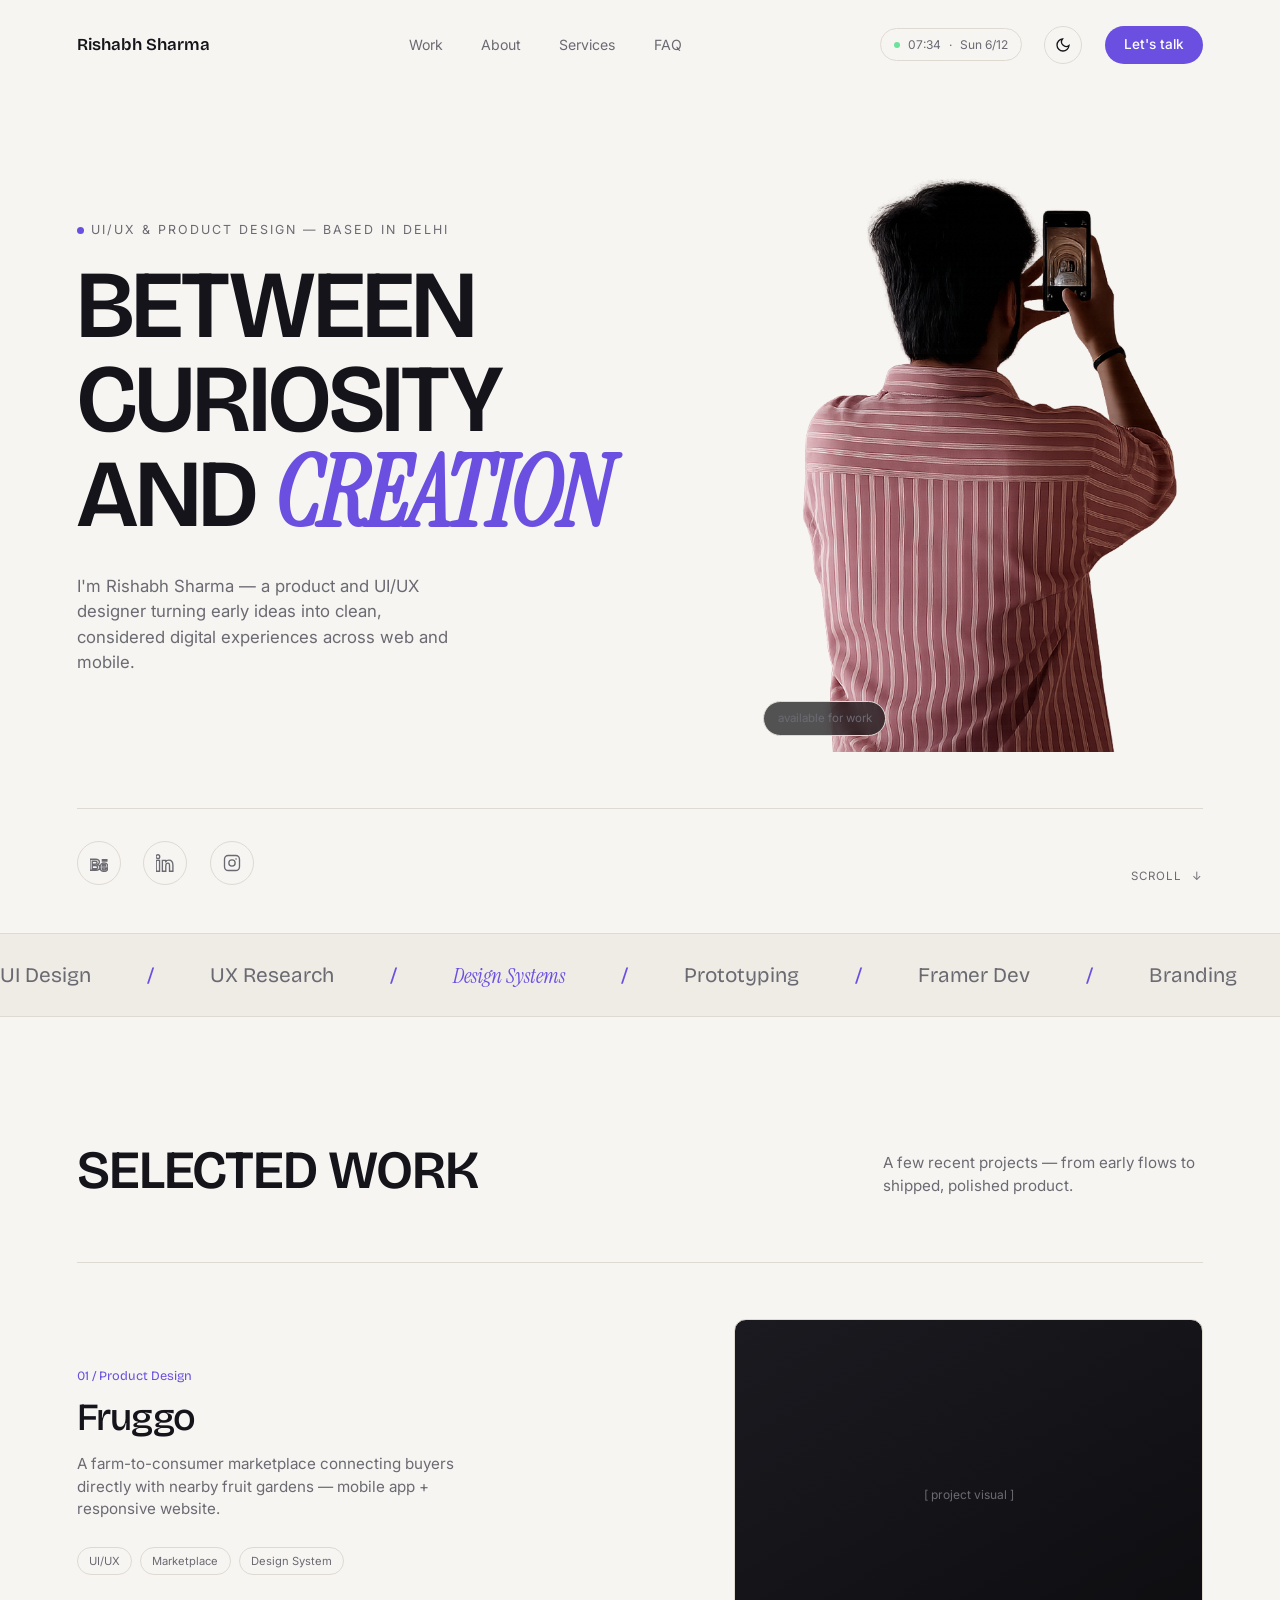
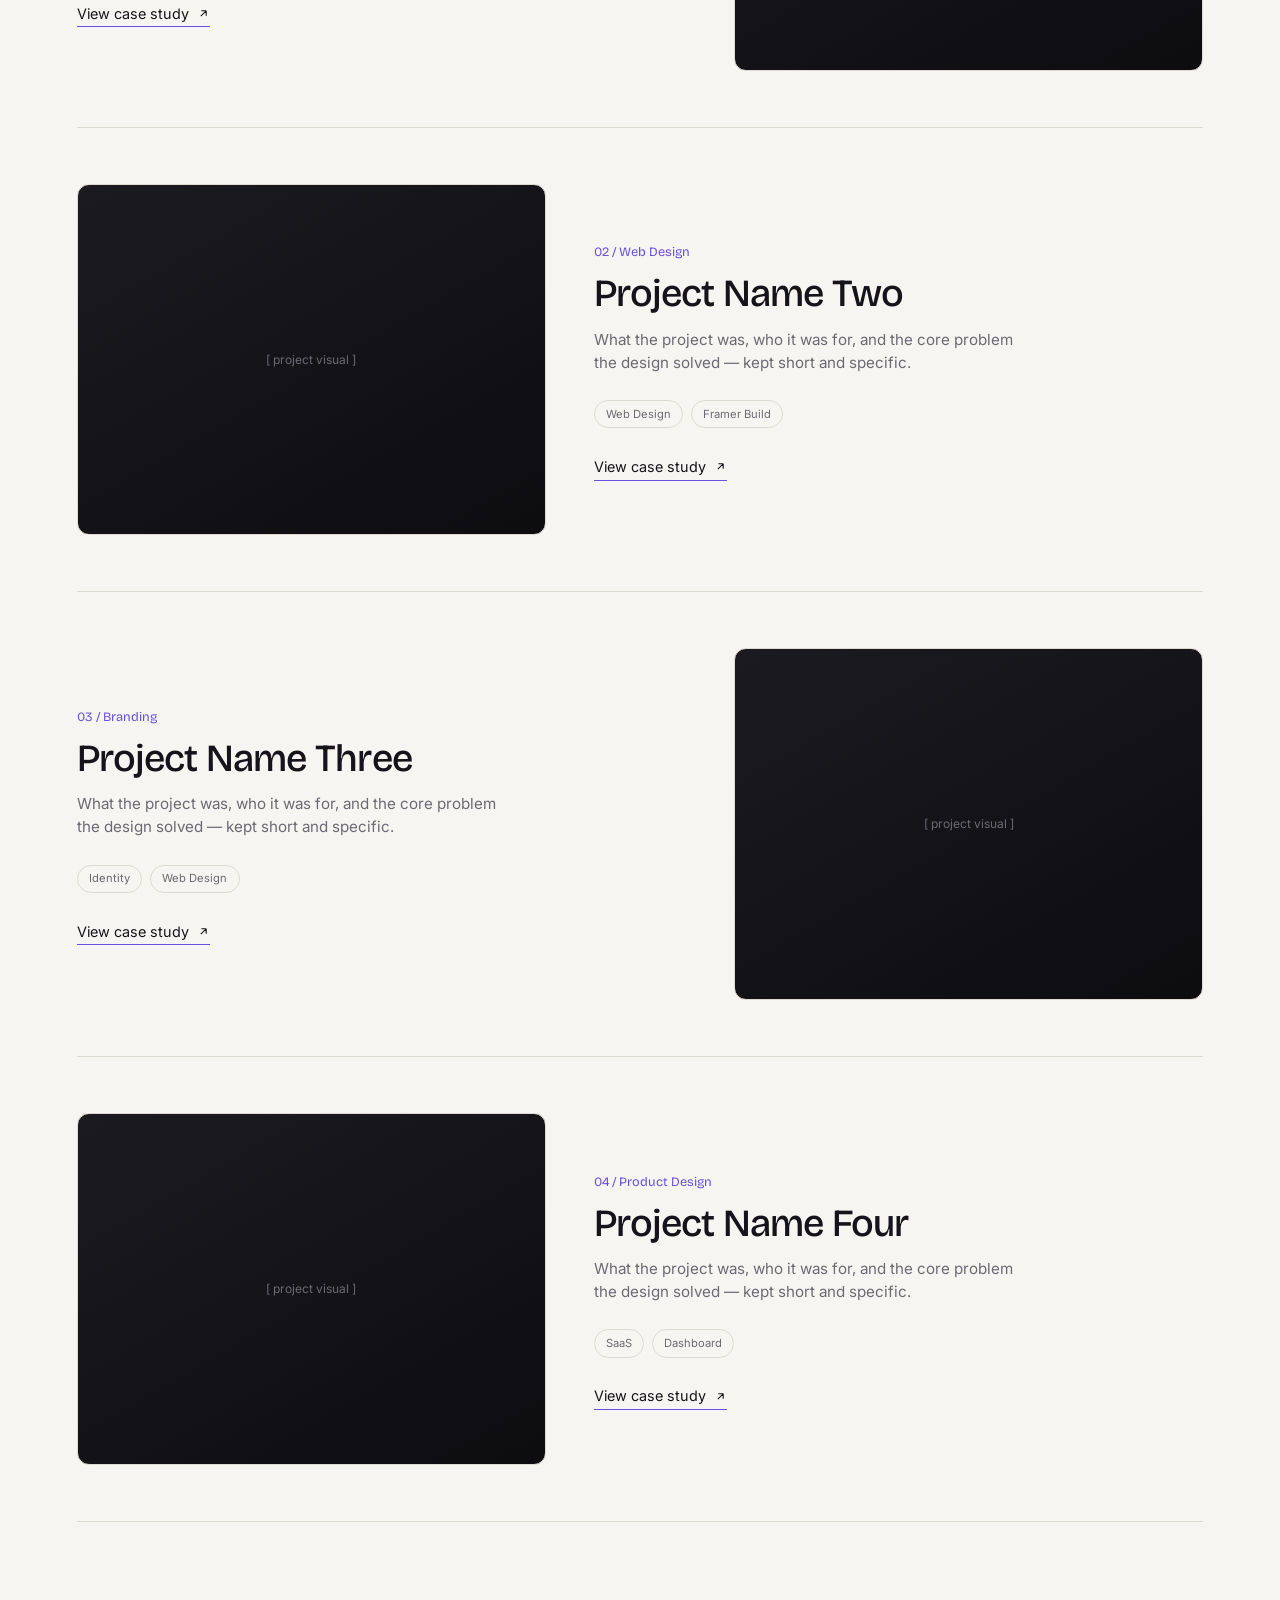
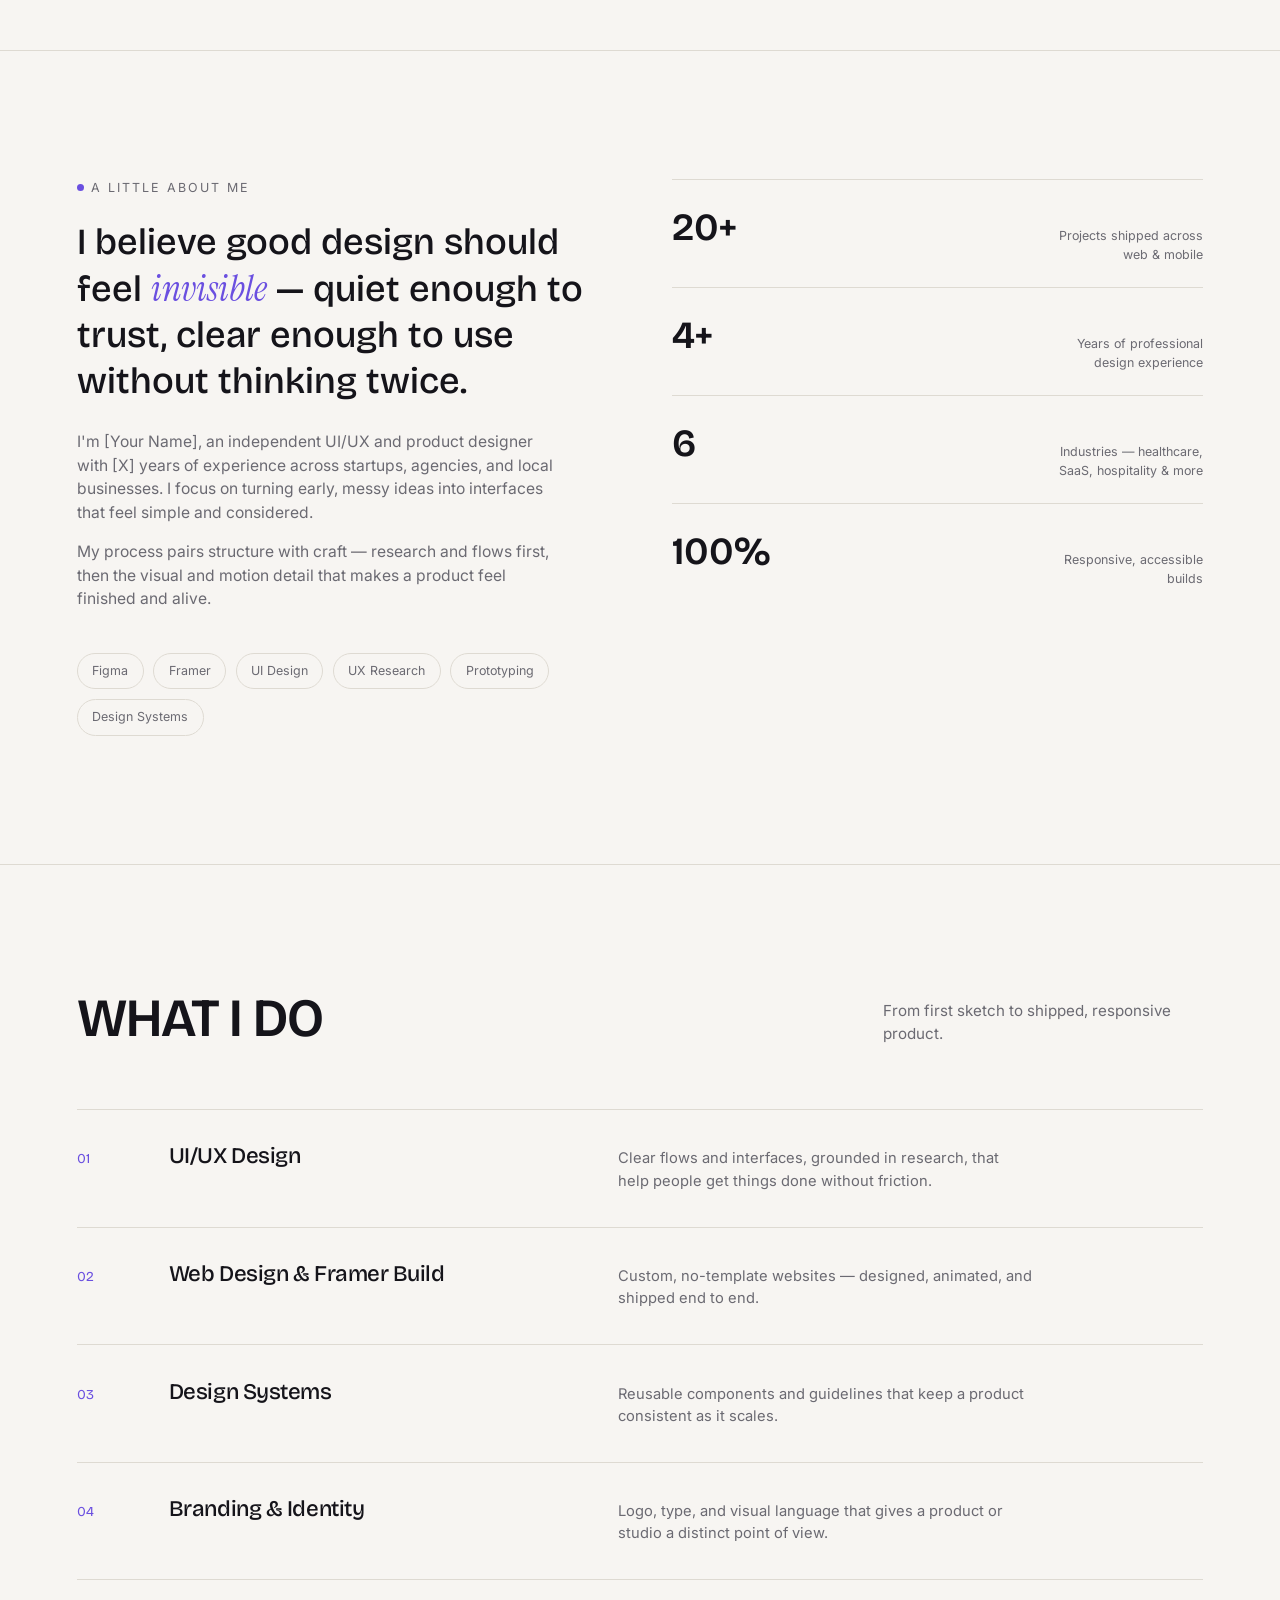
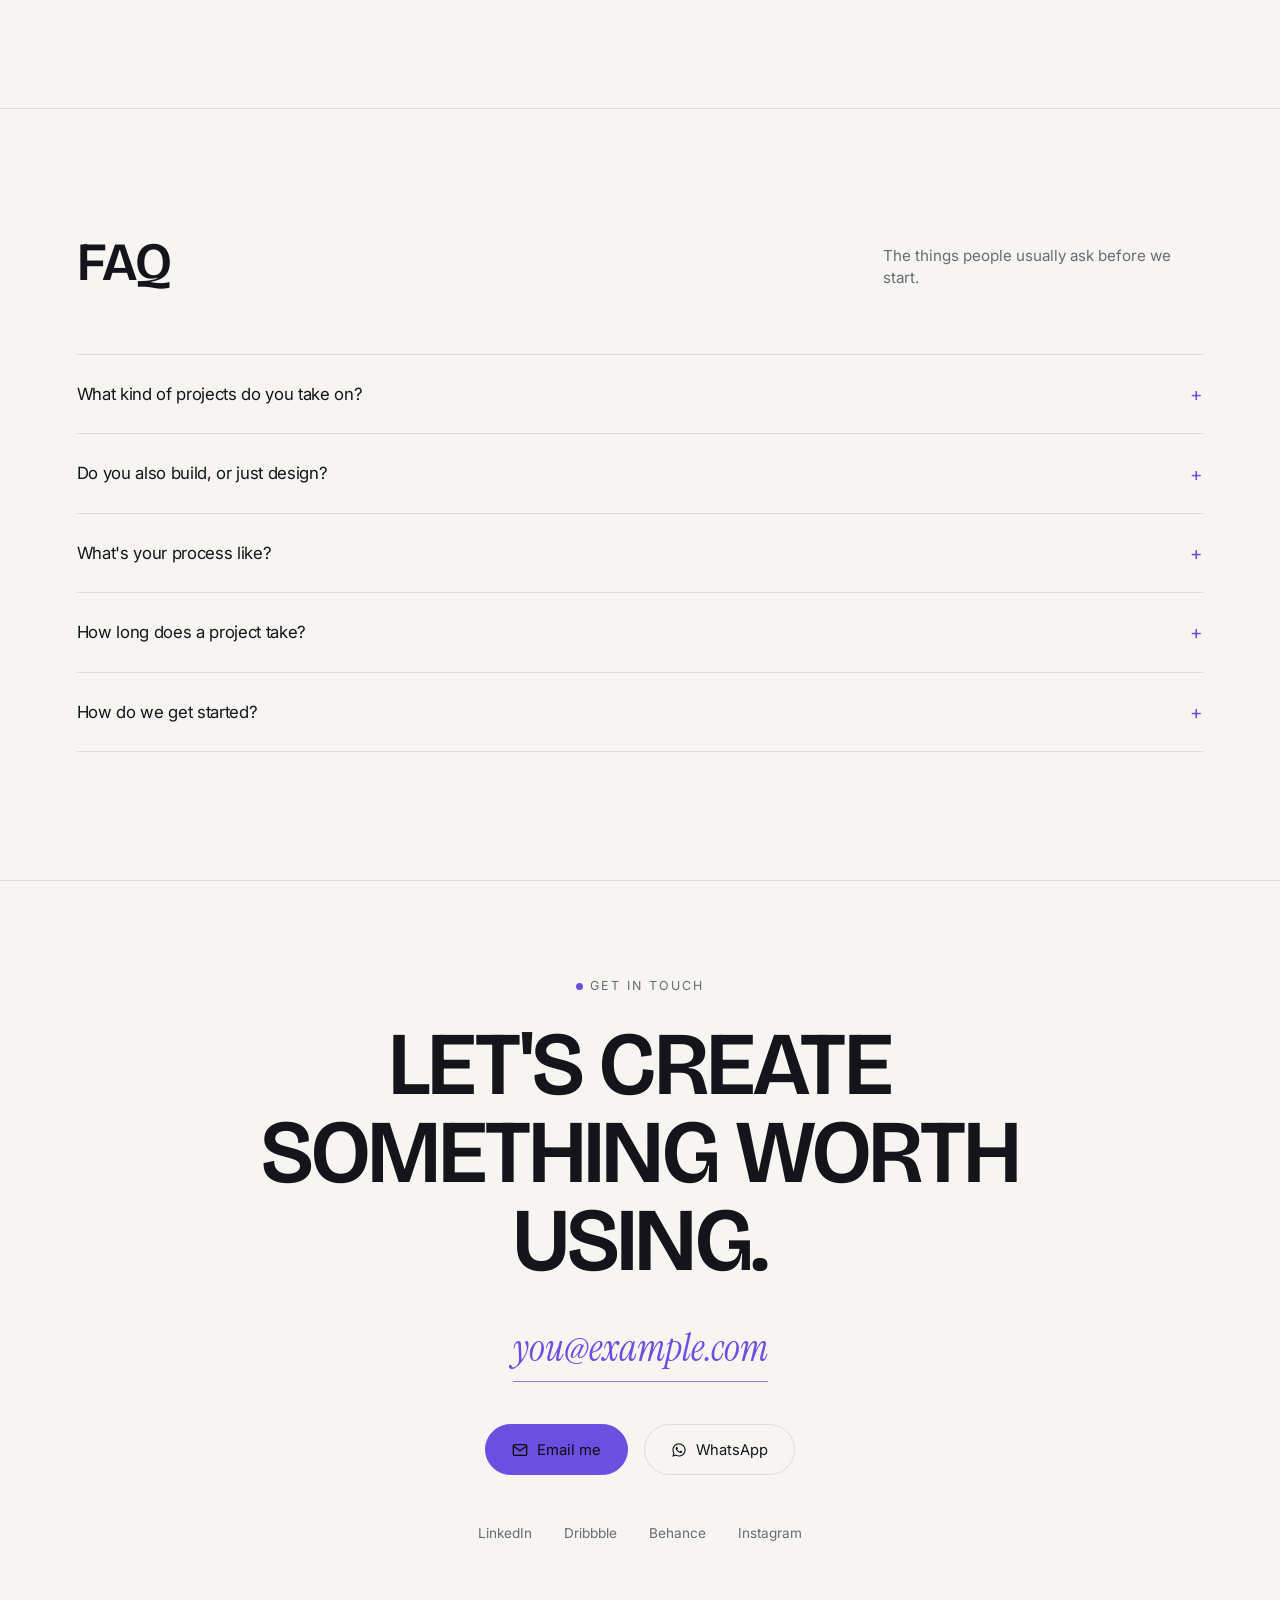
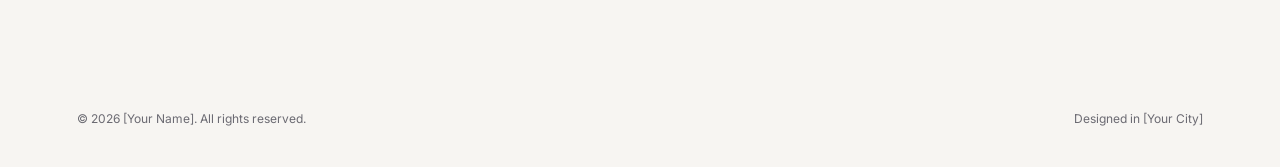
==== index.html @ 96cc9f0c "Updated" ====
<!doctype html>
<html lang="en">
  <head>
    <meta charset="UTF-8" />
    <meta name="viewport" content="width=device-width, initial-scale=1.0" />
    <title>[Your Name] — UI/UX & Product Designer</title>
    <meta
      name="description"
      content="[Your Name] — a UI/UX and product designer creating interfaces that feel considered, fast, and human."
    />

    <link rel="preconnect" href="https://fonts.googleapis.com" />
    <link rel="preconnect" href="https://fonts.gstatic.com" crossorigin />
    <link
      href="https://fonts.googleapis.com/css2?family=Bricolage+Grotesque:opsz,wght@12..96,300;12..96,400;12..96,500;12..96,600;12..96,700;12..96,800&family=Instrument+Serif:ital@0;1&family=Inter:wght@400;500;600&display=swap"
      rel="stylesheet"
    />

    <style>
      :root {
        --bg: #f7f5f2;
        --bg-alt: #efece6;
        --fg: #15141a;
        --fg-dim: #6b6a72;
        --line: #dedad2;
        --accent: #6a4fe0;
        --accent-dim: #8f7bd6;
        --edge: 6vw;
        --transition-theme:
          background 0.35s ease, color 0.35s ease, border-color 0.35s ease;
      }
      html[data-theme="dark"] {
        --bg: #0d0d10;
        --bg-alt: #151519;
        --fg: #f4f3f0;
        --fg-dim: #9a9aa3;
        --line: #232329;
        --accent: #b9a6ff;
        --accent-dim: #8577b8;
      }
      * {
        margin: 0;
        padding: 0;
        box-sizing: border-box;
      }
      html {
        scroll-behavior: smooth;
      }
      body,
      header,
      .marquee-wrap,
      .hero-portrait,
      .work-media,
      .clock-badge,
      .about-skills span,
      .service-row,
      .faq-item,
      .contact-email,
      .theme-toggle,
      .nav-cta {
        transition: var(--transition-theme);
      }
      @media (prefers-reduced-motion: reduce) {
        html {
          scroll-behavior: auto;
        }
        * {
          animation-duration: 0.01ms !important;
          transition-duration: 0.01ms !important;
        }
      }
      body {
        background: var(--bg);
        color: var(--fg);
        font-family: "Inter", sans-serif;
        line-height: 1.5;
        -webkit-font-smoothing: antialiased;
        overflow-x: hidden;
      }
      a {
        color: inherit;
        text-decoration: none;
      }
      ul {
        list-style: none;
      }
      img {
        max-width: 100%;
        display: block;
      }
      button {
        font-family: inherit;
      }
      :focus-visible {
        outline: 2px solid var(--accent);
        outline-offset: 3px;
      }

      .wrap {
        max-width: 1360px;
        margin: 0 auto;
        padding-left: var(--edge);
        padding-right: var(--edge);
      }

      h1,
      h2,
      h3 {
        font-family: "Bricolage Grotesque", sans-serif;
        letter-spacing: -0.02em;
        line-height: 0.98;
      }
      em {
        font-family: "Instrument Serif", serif;
        font-style: italic;
        color: var(--accent);
      }

      .eyebrow {
        font-size: 0.78rem;
        letter-spacing: 0.16em;
        text-transform: uppercase;
        color: var(--fg-dim);
        display: flex;
        align-items: center;
        gap: 0.6em;
      }
      .eyebrow::before {
        content: "";
        width: 7px;
        height: 7px;
        background: var(--accent);
        border-radius: 50%;
        display: inline-block;
      }

      /* reveal-on-scroll */
      .reveal {
        opacity: 0;
        transform: translateY(32px) scale(0.98);
        filter: blur(6px);
        transition:
          opacity 0.9s cubic-bezier(0.16, 1, 0.3, 1),
          transform 0.9s cubic-bezier(0.16, 1, 0.3, 1),
          filter 0.9s cubic-bezier(0.16, 1, 0.3, 1);
      }
      .reveal.in {
        opacity: 1;
        transform: translateY(0) scale(1);
        filter: blur(0);
      }
      .reveal-left {
        opacity: 0;
        transform: translateX(-36px);
        transition:
          opacity 0.9s cubic-bezier(0.16, 1, 0.3, 1),
          transform 0.9s cubic-bezier(0.16, 1, 0.3, 1);
      }
      .reveal-left.in {
        opacity: 1;
        transform: translateX(0);
      }
      .reveal-right {
        opacity: 0;
        transform: translateX(36px);
        transition:
          opacity 0.9s cubic-bezier(0.16, 1, 0.3, 1),
          transform 0.9s cubic-bezier(0.16, 1, 0.3, 1);
      }
      .reveal-right.in {
        opacity: 1;
        transform: translateX(0);
      }

      /* stagger children within a group once the group is revealed */
      .stagger > * {
        opacity: 0;
        transform: translateY(18px);
        transition:
          opacity 0.6s cubic-bezier(0.16, 1, 0.3, 1),
          transform 0.6s cubic-bezier(0.16, 1, 0.3, 1);
      }
      .stagger.in > * {
        opacity: 1;
        transform: translateY(0);
      }
      .stagger > *:nth-child(1) {
        transition-delay: 0.05s;
      }
      .stagger > *:nth-child(2) {
        transition-delay: 0.12s;
      }
      .stagger > *:nth-child(3) {
        transition-delay: 0.19s;
      }
      .stagger > *:nth-child(4) {
        transition-delay: 0.26s;
      }
      .stagger > *:nth-child(5) {
        transition-delay: 0.33s;
      }
      .stagger > *:nth-child(6) {
        transition-delay: 0.4s;
      }
      .stagger > *:nth-child(7) {
        transition-delay: 0.47s;
      }
      .stagger > *:nth-child(8) {
        transition-delay: 0.54s;
      }

      /* scroll progress bar */
      .scroll-progress {
        position: fixed;
        top: 0;
        left: 0;
        height: 2px;
        background: var(--accent);
        width: 0%;
        z-index: 200;
        transition: width 0.1s linear;
      }

      /* ---------- NAV ---------- */
      header {
        position: fixed;
        top: 0;
        left: 0;
        right: 0;
        z-index: 100;
        padding: 1.6rem 0;
        mix-blend-mode: normal;
      }
      nav.wrap {
        display: flex;
        align-items: center;
        justify-content: space-between;
      }
      .logo {
        font-family: "Bricolage Grotesque", sans-serif;
        font-weight: 600;
        font-size: 1.05rem;
      }
      .nav-links {
        display: flex;
        gap: 2.4rem;
        font-size: 0.88rem;
        color: var(--fg-dim);
      }
      .nav-links a {
        transition: color 0.2s ease;
      }
      .nav-links a:hover {
        color: var(--fg);
      }
      .nav-right {
        display: flex;
        align-items: center;
        gap: 1.4rem;
      }
      .clock-badge {
        font-size: 0.75rem;
        color: var(--fg-dim);
        border: 1px solid var(--line);
        padding: 0.4rem 0.8rem;
        border-radius: 20px;
        display: flex;
        align-items: center;
        gap: 0.5rem;
      }
      .clock-badge .dot {
        width: 6px;
        height: 6px;
        border-radius: 50%;
        background: #6ce29a;
        flex-shrink: 0;
        animation: pulse 2s ease-in-out infinite;
      }
      @keyframes pulse {
        0%,
        100% {
          opacity: 1;
        }
        50% {
          opacity: 0.35;
        }
      }
      .nav-cta {
        font-size: 0.85rem;
        padding: 0.55rem 1.2rem;
        background: var(--accent);
        color: #ffffff;
        border-radius: 30px;
        font-weight: 500;
        transition:
          transform 0.2s ease,
          background 0.2s ease;
      }
      .nav-cta:hover {
        transform: translateY(-2px);
        background: #cabdff;
      }
      .nav-toggle {
        display: none;
      }

      .theme-toggle {
        width: 38px;
        height: 38px;
        border: 1px solid var(--line);
        border-radius: 50%;
        background: none;
        display: flex;
        align-items: center;
        justify-content: center;
        cursor: pointer;
        color: var(--fg);
        position: relative;
        flex-shrink: 0;
      }
      .theme-toggle svg {
        width: 16px;
        height: 16px;
        position: absolute;
        transition:
          opacity 0.25s ease,
          transform 0.35s ease;
      }
      .theme-toggle .icon-sun {
        opacity: 1;
        transform: rotate(0) scale(1);
      }
      .theme-toggle .icon-moon {
        opacity: 0;
        transform: rotate(90deg) scale(0.5);
      }
      html[data-theme="dark"] .theme-toggle .icon-sun {
        opacity: 0;
        transform: rotate(-90deg) scale(0.5);
      }
      html[data-theme="dark"] .theme-toggle .icon-moon {
        opacity: 1;
        transform: rotate(0) scale(1);
      }

      @media (max-width: 900px) {
        .nav-links {
          display: none;
        }
        .clock-badge {
          display: none;
        }
      }

      /* ---------- HERO ---------- */
      .hero {
        min-height: 100vh;
        display: flex;
        flex-direction: column;
        justify-content: center;
        padding-top: 9rem;
        padding-bottom: 3rem;
        position: relative;
      }
      .hero-top {
        display: grid;
        grid-template-columns: 1.4fr 1fr;
        gap: 2rem;
        align-items: center;
      }
      .hero h1 {
        font-size: clamp(3rem, 8vw, 6rem);
        font-weight: 600;
        text-transform: uppercase;
      }
      .hero h1 .line {
        display: block;
        overflow: hidden;
      }
      .hero-sub {
        margin-top: 2rem;
        font-size: 1.05rem;
        color: var(--fg-dim);
        max-width: 36ch;
      }
      .hero-portrait {
        aspect-ratio: 3/4;
        background-image: url("Portrait.png");
        background-size: cover;
        background-position: center;
        background-repeat: no-repeat;
        position: relative;
        overflow: hidden;
      }

      .hero-portrait::before {
        content: "";
      }
      /*.hero-portrait{
    aspect-ratio:3/4;
    background:linear-gradient(160deg,#1c1c22,#0d0d10 70%);
    border:1px solid var(--line);
    border-radius:14px;
    position:relative;
    overflow:hidden;
  }
  /*.hero-portrait::before{
    content:"[ photo ]";
    position:absolute;inset:0;
    display:flex;align-items:center;justify-content:center;
    color:var(--fg-dim);font-size:0.8rem;letter-spacing:0.08em;
  }
  .hero-portrait::after{
    content:"";
    position:absolute;inset:0;
    background:
      repeating-linear-gradient(135deg, transparent 0 18px, rgba(185,166,255,0.06) 18px 19px);
  }*/
      .hero-tag {
        position: absolute;
        bottom: 1rem;
        left: 1rem;
        background: rgba(13, 13, 16, 0.7);
        backdrop-filter: blur(6px);
        border: 1px solid var(--line);
        padding: 0.5rem 0.85rem;
        border-radius: 20px;
        font-size: 0.72rem;
        color: var(--fg-dim);
      }
      .hero-bottom {
        display: flex;
        justify-content: space-between;
        align-items: flex-end;
        margin-top: 3.5rem;
        padding-top: 2rem;
        border-top: 1px solid var(--line);
      }
      .hero-socials {
        display: flex;
        gap: 1.4rem;
        align-items: center;
      }
      .hero-socials a {
        width: 44px;
        height: 44px;
        border-radius: 50%;
        border: 1px solid var(--line);
        display: flex;
        align-items: center;
        justify-content: center;
        color: var(--fg-dim);
        transition:
          transform 0.3s cubic-bezier(0.16, 1, 0.3, 1),
          color 0.2s ease,
          border-color 0.2s ease,
          background 0.2s ease;
      }
      .hero-socials a svg {
        width: 18px;
        height: 18px;
      }
      .hero-socials a:hover {
        color: var(--accent);
        border-color: var(--accent);
        transform: translateY(-4px) rotate(-6deg);
        background: var(--bg-alt);
      }
      .scroll-cue {
        font-size: 0.72rem;
        color: var(--fg-dim);
        display: flex;
        align-items: center;
        gap: 0.6rem;
        letter-spacing: 0.1em;
        text-transform: uppercase;
      }
      .scroll-cue .arrow {
        animation: bob 1.6s ease-in-out infinite;
      }
      @keyframes bob {
        0%,
        100% {
          transform: translateY(0);
        }
        50% {
          transform: translateY(6px);
        }
      }

      @media (max-width: 820px) {
        .hero-top {
          grid-template-columns: 1fr;
        }
        .hero-portrait {
          aspect-ratio: 16/10;
          order: -1;
        }
        .hero-bottom {
          flex-direction: column;
          align-items: flex-start;
          gap: 1.5rem;
        }
      }

      /* ---------- MARQUEE ---------- */
      .marquee-wrap {
        border-top: 1px solid var(--line);
        border-bottom: 1px solid var(--line);
        padding: 1.6rem 0;
        overflow: hidden;
        background: var(--bg-alt);
      }
      .marquee-track {
        display: flex;
        gap: 3.5rem;
        width: max-content;
        animation: scroll-left 26s linear infinite;
      }
      .marquee-track span {
        font-family: "Bricolage Grotesque", sans-serif;
        font-size: 1.3rem;
        color: var(--fg-dim);
        white-space: nowrap;
        display: flex;
        align-items: center;
        gap: 3.5rem;
      }
      .marquee-track span em {
        font-size: 1.3rem;
      }
      .marquee-track .sep {
        color: var(--accent);
      }
      @keyframes scroll-left {
        from {
          transform: translateX(0);
        }
        to {
          transform: translateX(-50%);
        }
      }

      /* ---------- SECTION ---------- */
      .section {
        padding: 8rem 0;
        border-bottom: 1px solid var(--line);
      }
      .section-head {
        display: flex;
        justify-content: space-between;
        align-items: flex-end;
        gap: 2rem;
        margin-bottom: 4rem;
      }
      .section-head h2 {
        font-size: clamp(2rem, 4.2vw, 3.4rem);
        font-weight: 600;
        text-transform: uppercase;
      }
      .section-head p {
        color: var(--fg-dim);
        max-width: 32ch;
        font-size: 0.95rem;
      }
      @media (max-width: 720px) {
        .section-head {
          flex-direction: column;
          align-items: flex-start;
        }
      }

      /* ---------- WORK ---------- */
      .work-item {
        display: grid;
        grid-template-columns: 1fr 1.3fr;
        gap: 3rem;
        align-items: center;
        padding: 3.5rem 0;
        border-top: 1px solid var(--line);
      }
      .work-item:last-child {
        border-bottom: 1px solid var(--line);
      }
      .work-item:nth-child(even) {
        grid-template-columns: 1.3fr 1fr;
      }
      .work-item:nth-child(even) .work-media {
        order: 2;
      }
      .work-media {
        aspect-ratio: 4/3;
        background: linear-gradient(150deg, #1a1a20, #0d0d10);
        border: 1px solid var(--line);
        border-radius: 12px;
        overflow: hidden;
        position: relative;
        transition: transform 0.5s cubic-bezier(0.16, 1, 0.3, 1);
      }
      .work-item:hover .work-media {
        transform: scale(1.02);
      }
      .work-media::before {
        content: "[ project visual ]";
        position: absolute;
        inset: 0;
        display: flex;
        align-items: center;
        justify-content: center;
        color: var(--fg-dim);
        font-size: 0.75rem;
      }
      .work-info .idx {
        font-size: 0.8rem;
        color: var(--accent);
        font-family: "Bricolage Grotesque", sans-serif;
      }
      .work-info h3 {
        font-size: clamp(1.6rem, 3vw, 2.4rem);
        font-weight: 500;
        text-transform: none;
        margin: 0.8rem 0 1rem;
      }
      .work-info p {
        color: var(--fg-dim);
        max-width: 42ch;
        font-size: 0.95rem;
        margin-bottom: 1.6rem;
      }
      .work-tags {
        display: flex;
        gap: 0.5rem;
        flex-wrap: wrap;
        margin-bottom: 1.6rem;
      }
      .work-tags span {
        font-size: 0.7rem;
        color: var(--fg-dim);
        border: 1px solid var(--line);
        padding: 0.3rem 0.7rem;
        border-radius: 20px;
      }
      .work-link {
        display: inline-flex;
        align-items: center;
        gap: 0.5rem;
        font-size: 0.9rem;
        color: var(--fg);
        border-bottom: 1px solid var(--accent);
        padding-bottom: 2px;
      }
      .work-link svg {
        width: 13px;
        height: 13px;
        transition: transform 0.25s ease;
      }
      .work-item:hover .work-link svg {
        transform: translate(3px, -3px);
      }

      @media (max-width: 860px) {
        .work-item,
        .work-item:nth-child(even) {
          grid-template-columns: 1fr;
        }
        .work-item:nth-child(even) .work-media {
          order: 0;
        }
      }

      /* ---------- ABOUT ---------- */
      .about-grid {
        display: grid;
        grid-template-columns: 1fr 1fr;
        gap: 4rem;
        align-items: start;
      }
      .about-lede {
        font-family: "Bricolage Grotesque", sans-serif;
        font-size: clamp(1.6rem, 3vw, 2.3rem);
        font-weight: 500;
        line-height: 1.25;
        text-transform: none;
      }
      .about-body {
        color: var(--fg-dim);
        margin-top: 1.6rem;
        max-width: 48ch;
        font-size: 0.98rem;
      }
      .about-body + .about-body {
        margin-top: 1rem;
      }
      .about-skills {
        margin-top: 2.6rem;
        display: flex;
        flex-wrap: wrap;
        gap: 0.6rem;
      }
      .about-skills span {
        font-size: 0.78rem;
        padding: 0.5rem 0.9rem;
        border: 1px solid var(--line);
        border-radius: 20px;
        color: var(--fg-dim);
      }
      .about-stack {
        display: flex;
        flex-direction: column;
        gap: 1.4rem;
      }
      .about-stat {
        border-top: 1px solid var(--line);
        padding-top: 1.2rem;
        display: flex;
        justify-content: space-between;
        align-items: baseline;
      }
      .about-stat .num {
        font-family: "Bricolage Grotesque", sans-serif;
        font-size: 2.4rem;
        font-weight: 600;
      }
      .about-stat .label {
        font-size: 0.78rem;
        color: var(--fg-dim);
        max-width: 20ch;
        text-align: right;
      }
      @media (max-width: 820px) {
        .about-grid {
          grid-template-columns: 1fr;
        }
      }

      /* ---------- SERVICES ---------- */
      .service-row {
        display: grid;
        grid-template-columns: 60px 1fr 1.4fr;
        gap: 2rem;
        padding: 2.2rem 0;
        border-top: 1px solid var(--line);
        align-items: baseline;
      }
      .service-row:last-child {
        border-bottom: 1px solid var(--line);
      }
      .service-row:nth-of-type(1) {
        transition-delay: 0s;
      }
      .service-row:nth-of-type(2) {
        transition-delay: 0.08s;
      }
      .service-row:nth-of-type(3) {
        transition-delay: 0.16s;
      }
      .service-row:nth-of-type(4) {
        transition-delay: 0.24s;
      }
      .service-row .num {
        font-family: "Bricolage Grotesque", sans-serif;
        color: var(--accent);
        font-size: 0.85rem;
      }
      .service-row h3 {
        font-size: 1.4rem;
        font-weight: 500;
        text-transform: none;
      }
      .service-row p {
        color: var(--fg-dim);
        font-size: 0.92rem;
        max-width: 46ch;
      }
      @media (max-width: 720px) {
        .service-row {
          grid-template-columns: 1fr;
          gap: 0.5rem;
        }
      }

      /* ---------- FAQ ---------- */
      .faq-item {
        border-top: 1px solid var(--line);
      }
      .faq-item:last-child {
        border-bottom: 1px solid var(--line);
      }
      .faq-item:nth-of-type(1) {
        transition-delay: 0s;
      }
      .faq-item:nth-of-type(2) {
        transition-delay: 0.08s;
      }
      .faq-item:nth-of-type(3) {
        transition-delay: 0.16s;
      }
      .faq-item:nth-of-type(4) {
        transition-delay: 0.24s;
      }
      .faq-item:nth-of-type(5) {
        transition-delay: 0.32s;
      }
      .faq-q {
        width: 100%;
        text-align: left;
        background: none;
        border: none;
        padding: 1.7rem 0;
        display: flex;
        justify-content: space-between;
        align-items: center;
        gap: 1rem;
        cursor: pointer;
        color: var(--fg);
      }
      .faq-q h3 {
        font-size: 1.05rem;
        font-weight: 400;
        font-family: "Inter", sans-serif;
        text-transform: none;
      }
      .faq-q .plus {
        color: var(--accent);
        font-size: 1.2rem;
        transition: transform 0.25s ease;
        flex-shrink: 0;
      }
      .faq-item.open .plus {
        transform: rotate(45deg);
      }
      .faq-a {
        max-height: 0;
        overflow: hidden;
        transition: max-height 0.3s ease;
      }
      .faq-a p {
        color: var(--fg-dim);
        padding-bottom: 1.7rem;
        max-width: 60ch;
        font-size: 0.94rem;
      }

      /* ---------- CONTACT ---------- */
      .contact {
        border-bottom: none;
        text-align: center;
        padding-top: 6rem;
      }
      .contact .eyebrow {
        justify-content: center;
        margin-bottom: 1.6rem;
      }
      .contact h2 {
        font-size: clamp(2.6rem, 7vw, 6rem);
        font-weight: 600;
        text-transform: uppercase;
        max-width: 16ch;
        margin: 0 auto;
      }
      .contact-email {
        display: inline-block;
        margin-top: 2.2rem;
        font-family: "Instrument Serif", serif;
        font-style: italic;
        font-size: clamp(1.6rem, 3.4vw, 2.4rem);
        color: var(--accent);
        border-bottom: 1px solid var(--accent-dim);
        padding-bottom: 4px;
      }
      .contact-ctas {
        margin-top: 2.6rem;
        display: flex;
        justify-content: center;
        gap: 1rem;
        flex-wrap: wrap;
      }
      .contact-ctas a {
        display: inline-flex;
        align-items: center;
        gap: 0.6rem;
        padding: 0.85rem 1.6rem;
        border-radius: 30px;
        font-size: 0.92rem;
        border: 1px solid var(--line);
        transition:
          transform 0.2s ease,
          background 0.2s ease,
          border-color 0.2s ease;
      }
      .contact-ctas a svg {
        width: 16px;
        height: 16px;
      }
      .contact-ctas a.primary {
        background: var(--accent);
        color: #0d0d10;
        border-color: var(--accent);
      }
      .contact-ctas a.primary:hover {
        transform: translateY(-2px);
        background: #cabdff;
      }
      .contact-ctas a.whatsapp:hover {
        transform: translateY(-2px);
        border-color: #25d366;
        color: #25d366;
      }
      .contact-socials {
        margin-top: 3rem;
        display: flex;
        justify-content: center;
        gap: 2rem;
        flex-wrap: wrap;
        font-size: 0.85rem;
        color: var(--fg-dim);
      }
      .contact-socials a {
        transition: color 0.2s ease;
      }
      .contact-socials a:hover {
        color: var(--fg);
      }

      /* ---------- FOOTER ---------- */
      footer {
        padding: 2.4rem var(--edge);
        display: flex;
        justify-content: space-between;
        align-items: center;
        font-size: 0.75rem;
        color: var(--fg-dim);
      }
      @media (max-width: 600px) {
        footer {
          flex-direction: column;
          gap: 0.6rem;
          text-align: center;
        }
      }

      ::selection {
        background: var(--accent);
        color: #0d0d10;
      }
    </style>
  </head>
  <body>
    <div class="scroll-progress" id="scrollProgress"></div>

    <header>
      <nav class="wrap">
        <a href="#top" class="logo">Rishabh Sharma</a>
        <div class="nav-links">
          <a href="#work">Work</a>
          <a href="#about">About</a>
          <a href="#services">Services</a>
          <a href="#faq">FAQ</a>
        </div>
        <div class="nav-right">
          <div class="clock-badge">
            <span class="dot"></span><span id="clock">--:--</span> ·
            <span id="daylabel">—</span>
          </div>
          <button
            class="theme-toggle"
            id="themeToggle"
            aria-label="Toggle light and dark theme"
          >
            <svg
              class="icon-sun"
              viewBox="0 0 24 24"
              fill="none"
              stroke="currentColor"
              stroke-width="2"
            >
              <path d="M21 12.79A9 9 0 1111.21 3 7 7 0 0021 12.79z" />
            </svg>
            <svg
              class="icon-moon"
              viewBox="0 0 24 24"
              fill="none"
              stroke="currentColor"
              stroke-width="2"
            >
              <circle cx="12" cy="12" r="4" />
              <path
                d="M12 2v2M12 20v2M4.93 4.93l1.41 1.41M17.66 17.66l1.41 1.41M2 12h2M20 12h2M6.34 17.66l-1.41 1.41M19.07 4.93l-1.41 1.41"
              />
            </svg>
          </button>
          <a href="#contact" class="nav-cta">Let's talk</a>
        </div>
      </nav>
    </header>

    <main>
      <!-- HERO -->
      <section class="hero" id="top">
        <div class="wrap">
          <div class="hero-top">
            <div>
              <p class="eyebrow reveal in">
                UI/UX &amp; Product Design — Based in Delhi
              </p>
              <h1 style="margin-top: 1.2rem">
                <span class="line">Between curiosity</span>
                <span class="line">and <em>creation</em></span>
              </h1>
              <p class="hero-sub reveal in">
                I'm Rishabh Sharma — a product and UI/UX designer turning early
                ideas into clean, considered digital experiences across web and
                mobile.
              </p>
            </div>
            <div class="hero-portrait reveal in">
              <span class="hero-tag">available for work</span>
            </div>
          </div>

          <div class="hero-bottom">
            <div class="hero-socials">
              <a href="#" aria-label="Behance" target="_blank" rel="noopener">
                <svg
                  viewBox="0 0 24 24"
                  fill="none"
                  stroke="currentColor"
                  stroke-width="1.8"
                >
                  <path
                    d="M0 7h7.5c3.5 0 5 1.5 5 3.8 0 1.7-.9 2.7-2 3.2 1.5.5 2.6 1.7 2.6 3.6 0 2.6-2 4.1-5.5 4.1H0V7zm3 6.6h4c1.5 0 2.5-.7 2.5-2s-1-1.9-2.5-1.9H3v3.9zm0 6.1h4.3c1.7 0 2.8-.8 2.8-2.2 0-1.4-1-2.2-2.8-2.2H3v4.4zM22.5 9.3h-6v-1.7h6v1.7zM24 17.2c-.2-2.9-1.9-5.3-5.2-5.3-3.2 0-5.4 2.3-5.4 5.7 0 3.4 2.2 5.6 5.5 5.6 2.5 0 4.2-1.3 4.9-3.3h-2.6c-.4.8-1.1 1.3-2.3 1.3-1.6 0-2.6-1-2.7-2.6h7.7c0-.5.1-.9.1-1.4zm-7.8-1.2c.2-1.4 1.1-2.3 2.5-2.3s2.3.9 2.4 2.3h-4.9z"
                  />
                </svg>
              </a>
              <a href="#" aria-label="LinkedIn" target="_blank" rel="noopener">
                <svg
                  viewBox="0 0 24 24"
                  fill="none"
                  stroke="currentColor"
                  stroke-width="1.8"
                >
                  <path
                    d="M4.98 3.5C4.98 4.88 3.87 6 2.5 6S0 4.88 0 3.5 1.12 1 2.5 1s2.48 1.12 2.48 2.5zM.24 8.5h4.5V23H.24V8.5zM8.5 8.5h4.32v1.98h.06c.6-1.13 2.07-2.32 4.26-2.32 4.56 0 5.4 3 5.4 6.9V23h-4.5v-6.98c0-1.66-.03-3.8-2.32-3.8-2.32 0-2.68 1.81-2.68 3.68V23H8.5V8.5z"
                  />
                </svg>
              </a>
              <a href="#" aria-label="Instagram" target="_blank" rel="noopener">
                <svg
                  viewBox="0 0 24 24"
                  fill="none"
                  stroke="currentColor"
                  stroke-width="1.8"
                >
                  <rect x="2" y="2" width="20" height="20" rx="5" />
                  <circle cx="12" cy="12" r="4.2" />
                  <circle
                    cx="17.4"
                    cy="6.6"
                    r="1.1"
                    fill="currentColor"
                    stroke="none"
                  />
                </svg>
              </a>
            </div>
            <div class="scroll-cue">Scroll <span class="arrow">↓</span></div>
          </div>
        </div>
      </section>

      <!-- MARQUEE -->
      <div class="marquee-wrap">
        <div class="marquee-track">
          <span
            >UI Design <span class="sep">/</span> UX Research
            <span class="sep">/</span> <em>Design Systems</em>
            <span class="sep">/</span> Prototyping
            <span class="sep">/</span> Framer Dev
            <span class="sep">/</span> Branding <span class="sep">/</span></span
          >
          <span
            >UI Design <span class="sep">/</span> UX Research
            <span class="sep">/</span> <em>Design Systems</em>
            <span class="sep">/</span> Prototyping
            <span class="sep">/</span> Framer Dev
            <span class="sep">/</span> Branding <span class="sep">/</span></span
          >
        </div>
      </div>

      <!-- WORK -->
      <section class="section" id="work">
        <div class="wrap">
          <div class="section-head reveal">
            <h2>Selected Work</h2>
            <p>
              A few recent projects — from early flows to shipped, polished
              product.
            </p>
          </div>

          <div class="work-item reveal-left">
            <div class="work-media"></div>
            <div class="work-info">
              <span class="idx">01 / Product Design</span>
              <h3>Fruggo</h3>
              <p>
                A farm-to-consumer marketplace connecting buyers directly with
                nearby fruit gardens — mobile app + responsive website.
              </p>
              <div class="work-tags">
                <span>UI/UX</span><span>Marketplace</span
                ><span>Design System</span>
              </div>
              <a class="work-link" href="case-study-fruggo.html"
                >View case study
                <svg
                  viewBox="0 0 24 24"
                  fill="none"
                  stroke="currentColor"
                  stroke-width="2"
                >
                  <path d="M7 17L17 7M17 7H8M17 7V16" />
                </svg>
              </a>
            </div>
          </div>

          <div class="work-item reveal-right">
            <div class="work-media"></div>
            <div class="work-info">
              <span class="idx">02 / Web Design</span>
              <h3>Project Name Two</h3>
              <p>
                What the project was, who it was for, and the core problem the
                design solved — kept short and specific.
              </p>
              <div class="work-tags">
                <span>Web Design</span><span>Framer Build</span>
              </div>
              <a class="work-link" href="#"
                >View case study
                <svg
                  viewBox="0 0 24 24"
                  fill="none"
                  stroke="currentColor"
                  stroke-width="2"
                >
                  <path d="M7 17L17 7M17 7H8M17 7V16" />
                </svg>
              </a>
            </div>
          </div>

          <div class="work-item reveal-left">
            <div class="work-media"></div>
            <div class="work-info">
              <span class="idx">03 / Branding</span>
              <h3>Project Name Three</h3>
              <p>
                What the project was, who it was for, and the core problem the
                design solved — kept short and specific.
              </p>
              <div class="work-tags">
                <span>Identity</span><span>Web Design</span>
              </div>
              <a class="work-link" href="#"
                >View case study
                <svg
                  viewBox="0 0 24 24"
                  fill="none"
                  stroke="currentColor"
                  stroke-width="2"
                >
                  <path d="M7 17L17 7M17 7H8M17 7V16" />
                </svg>
              </a>
            </div>
          </div>

          <div class="work-item reveal-right">
            <div class="work-media"></div>
            <div class="work-info">
              <span class="idx">04 / Product Design</span>
              <h3>Project Name Four</h3>
              <p>
                What the project was, who it was for, and the core problem the
                design solved — kept short and specific.
              </p>
              <div class="work-tags">
                <span>SaaS</span><span>Dashboard</span>
              </div>
              <a class="work-link" href="#"
                >View case study
                <svg
                  viewBox="0 0 24 24"
                  fill="none"
                  stroke="currentColor"
                  stroke-width="2"
                >
                  <path d="M7 17L17 7M17 7H8M17 7V16" />
                </svg>
              </a>
            </div>
          </div>
        </div>
      </section>

      <!-- ABOUT -->
      <section class="section" id="about">
        <div class="wrap">
          <div class="about-grid">
            <div>
              <p class="eyebrow reveal">A little about me</p>
              <p class="about-lede reveal" style="margin-top: 1.4rem">
                I believe good design should feel <em>invisible</em> — quiet
                enough to trust, clear enough to use without thinking twice.
              </p>
              <p class="about-body reveal">
                I'm [Your Name], an independent UI/UX and product designer with
                [X] years of experience across startups, agencies, and local
                businesses. I focus on turning early, messy ideas into
                interfaces that feel simple and considered.
              </p>
              <p class="about-body reveal">
                My process pairs structure with craft — research and flows
                first, then the visual and motion detail that makes a product
                feel finished and alive.
              </p>
              <div class="about-skills reveal stagger">
                <span>Figma</span><span>Framer</span><span>UI Design</span
                ><span>UX Research</span><span>Prototyping</span
                ><span>Design Systems</span>
              </div>
            </div>
            <div class="about-stack reveal">
              <div class="about-stat">
                <span class="num">20+</span
                ><span class="label"
                  >Projects shipped across web &amp; mobile</span
                >
              </div>
              <div class="about-stat">
                <span class="num">4+</span
                ><span class="label"
                  >Years of professional design experience</span
                >
              </div>
              <div class="about-stat">
                <span class="num">6</span
                ><span class="label"
                  >Industries — healthcare, SaaS, hospitality &amp; more</span
                >
              </div>
              <div class="about-stat">
                <span class="num">100%</span
                ><span class="label">Responsive, accessible builds</span>
              </div>
            </div>
          </div>
        </div>
      </section>

      <!-- SERVICES -->
      <section class="section" id="services">
        <div class="wrap">
          <div class="section-head reveal">
            <h2>What I Do</h2>
            <p>From first sketch to shipped, responsive product.</p>
          </div>
          <div>
            <div class="service-row reveal">
              <span class="num">01</span>
              <h3>UI/UX Design</h3>
              <p>
                Clear flows and interfaces, grounded in research, that help
                people get things done without friction.
              </p>
            </div>
            <div class="service-row reveal">
              <span class="num">02</span>
              <h3>Web Design &amp; Framer Build</h3>
              <p>
                Custom, no-template websites — designed, animated, and shipped
                end to end.
              </p>
            </div>
            <div class="service-row reveal">
              <span class="num">03</span>
              <h3>Design Systems</h3>
              <p>
                Reusable components and guidelines that keep a product
                consistent as it scales.
              </p>
            </div>
            <div class="service-row reveal">
              <span class="num">04</span>
              <h3>Branding &amp; Identity</h3>
              <p>
                Logo, type, and visual language that gives a product or studio a
                distinct point of view.
              </p>
            </div>
          </div>
        </div>
      </section>

      <!-- FAQ -->
      <section class="section" id="faq">
        <div class="wrap">
          <div class="section-head reveal">
            <h2>FAQ</h2>
            <p>The things people usually ask before we start.</p>
          </div>
          <div>
            <div class="faq-item reveal">
              <button class="faq-q">
                <h3>What kind of projects do you take on?</h3>
                <span class="plus">+</span>
              </button>
              <div class="faq-a">
                <p>
                  Websites and product interfaces for startups, freelancers, and
                  small teams — anywhere clear structure and considered visuals
                  matter.
                </p>
              </div>
            </div>
            <div class="faq-item reveal">
              <button class="faq-q">
                <h3>Do you also build, or just design?</h3>
                <span class="plus">+</span>
              </button>
              <div class="faq-a">
                <p>
                  Both — I design in Figma and can ship the final site myself in
                  Framer, so nothing gets lost in handoff.
                </p>
              </div>
            </div>
            <div class="faq-item reveal">
              <button class="faq-q">
                <h3>What's your process like?</h3>
                <span class="plus">+</span>
              </button>
              <div class="faq-a">
                <p>
                  Discovery and structure first, then wireframes, visual design,
                  and a responsive build — with check-ins at every stage.
                </p>
              </div>
            </div>
            <div class="faq-item reveal">
              <button class="faq-q">
                <h3>How long does a project take?</h3>
                <span class="plus">+</span>
              </button>
              <div class="faq-a">
                <p>
                  Most single-page sites take two to three weeks; larger
                  products usually run four to six weeks depending on scope.
                </p>
              </div>
            </div>
            <div class="faq-item reveal">
              <button class="faq-q">
                <h3>How do we get started?</h3>
                <span class="plus">+</span>
              </button>
              <div class="faq-a">
                <p>
                  Send a short note about your project through the contact
                  section — I typically reply within a couple of days.
                </p>
              </div>
            </div>
          </div>
        </div>
      </section>

      <!-- CONTACT -->
      <section class="section contact" id="contact">
        <div class="wrap">
          <p class="eyebrow reveal">Get in touch</p>
          <h2 class="reveal" style="margin-top: 1.4rem">
            Let's create something worth using.
          </h2>
          <a href="mailto:you@example.com" class="contact-email reveal"
            >you@example.com</a
          >

          <div class="contact-ctas reveal">
            <a href="mailto:you@example.com" class="primary">
              <svg
                viewBox="0 0 24 24"
                fill="none"
                stroke="currentColor"
                stroke-width="2"
              >
                <path d="M4 4h16v16H4z" opacity="0" />
                <path d="M22 6l-10 7L2 6" />
                <rect x="2" y="4" width="20" height="16" rx="2" />
              </svg>
              Email me
            </a>
            <a
              href="https://wa.me/910000000000"
              target="_blank"
              rel="noopener"
              class="whatsapp"
            >
              <svg viewBox="0 0 24 24" fill="currentColor">
                <path
                  d="M12.04 2C6.58 2 2.13 6.45 2.13 11.91c0 1.75.46 3.45 1.32 4.95L2 22l5.29-1.39a9.9 9.9 0 004.75 1.21h.01c5.46 0 9.9-4.45 9.9-9.91C21.96 6.45 17.5 2 12.04 2zm0 18.1a8.2 8.2 0 01-4.18-1.15l-.3-.18-3.12.82.84-3.04-.2-.31a8.16 8.16 0 01-1.25-4.33c0-4.52 3.68-8.2 8.21-8.2 2.19 0 4.25.86 5.8 2.4a8.14 8.14 0 012.4 5.8c0 4.52-3.68 8.19-8.2 8.19zm4.5-6.15c-.25-.12-1.47-.72-1.7-.81-.23-.08-.4-.12-.56.13-.17.25-.65.81-.79.97-.15.17-.29.19-.54.06-.25-.12-1.05-.39-2-1.23-.74-.66-1.24-1.48-1.39-1.73-.14-.25-.02-.38.11-.51.11-.11.25-.29.37-.43.12-.14.16-.25.24-.41.08-.17.04-.31-.02-.43-.06-.12-.56-1.35-.77-1.85-.2-.48-.41-.42-.56-.43-.14-.01-.31-.01-.48-.01-.17 0-.43.06-.66.31-.23.25-.86.84-.86 2.05s.88 2.38 1 2.55c.12.17 1.73 2.64 4.2 3.7.59.25 1.04.4 1.4.52.59.19 1.12.16 1.54.1.47-.07 1.47-.6 1.68-1.18.21-.58.21-1.08.15-1.18-.06-.1-.23-.16-.48-.28z"
                />
              </svg>
              WhatsApp
            </a>
          </div>

          <div class="contact-socials reveal">
            <a href="#">LinkedIn</a>
            <a href="#">Dribbble</a>
            <a href="#">Behance</a>
            <a href="#">Instagram</a>
          </div>
        </div>
      </section>
    </main>

    <footer>
      <span>© 2026 [Your Name]. All rights reserved.</span>
      <span>Designed in [Your City]</span>
    </footer>

    <script>
      // Scroll reveal
      const revealEls = document.querySelectorAll(
        ".reveal, .reveal-left, .reveal-right, .stagger",
      );
      const io = new IntersectionObserver(
        (entries) => {
          entries.forEach((e) => {
            if (e.isIntersecting) {
              e.target.classList.add("in");
              io.unobserve(e.target);
            }
          });
        },
        { threshold: 0.15 },
      );
      revealEls.forEach((el) => io.observe(el));

      // Scroll progress bar
      const progressBar = document.getElementById("scrollProgress");
      function updateProgress() {
        const h = document.documentElement;
        const scrolled = h.scrollTop;
        const max = h.scrollHeight - h.clientHeight;
        progressBar.style.width = (max > 0 ? (scrolled / max) * 100 : 0) + "%";
      }
      document.addEventListener("scroll", updateProgress, { passive: true });
      updateProgress();

      // Subtle parallax on hero portrait
      const heroPortrait = document.querySelector(".hero-portrait");
      function updateParallax() {
        if (!heroPortrait) return;
        const y = window.scrollY;
        if (y < window.innerHeight) {
          heroPortrait.style.transform = `translateY(${y * 0.08}px)`;
        }
      }
      document.addEventListener("scroll", updateParallax, { passive: true });

      // FAQ accordion
      document.querySelectorAll(".faq-item").forEach((item) => {
        const q = item.querySelector(".faq-q"),
          a = item.querySelector(".faq-a");
        q.addEventListener("click", () => {
          const isOpen = item.classList.contains("open");
          document.querySelectorAll(".faq-item.open").forEach((o) => {
            o.classList.remove("open");
            o.querySelector(".faq-a").style.maxHeight = null;
          });
          if (!isOpen) {
            item.classList.add("open");
            a.style.maxHeight = a.scrollHeight + "px";
          }
        });
      });

      // Theme toggle (persisted) — light is the default
      const rootEl = document.documentElement;
      const themeBtn = document.getElementById("themeToggle");
      const savedTheme = localStorage.getItem("theme");
      if (savedTheme === "dark") {
        rootEl.setAttribute("data-theme", "dark");
      }
      themeBtn.addEventListener("click", () => {
        const isDark = rootEl.getAttribute("data-theme") === "dark";
        if (isDark) {
          rootEl.removeAttribute("data-theme");
          localStorage.setItem("theme", "light");
        } else {
          rootEl.setAttribute("data-theme", "dark");
          localStorage.setItem("theme", "dark");
        }
      });

      // Live clock badge
      function tick() {
        const now = new Date();
        const h = String(now.getHours()).padStart(2, "0");
        const m = String(now.getMinutes()).padStart(2, "0");
        document.getElementById("clock").textContent = `${h}:${m}`;
        const days = ["Sun", "Mon", "Tue", "Wed", "Thu", "Fri", "Sat"];
        document.getElementById("daylabel").textContent =
          `${days[now.getDay()]} ${now.getDate()}/${now.getMonth() + 1}`;
      }
      tick();
      setInterval(tick, 15000);
    </script>
  </body>
</html>
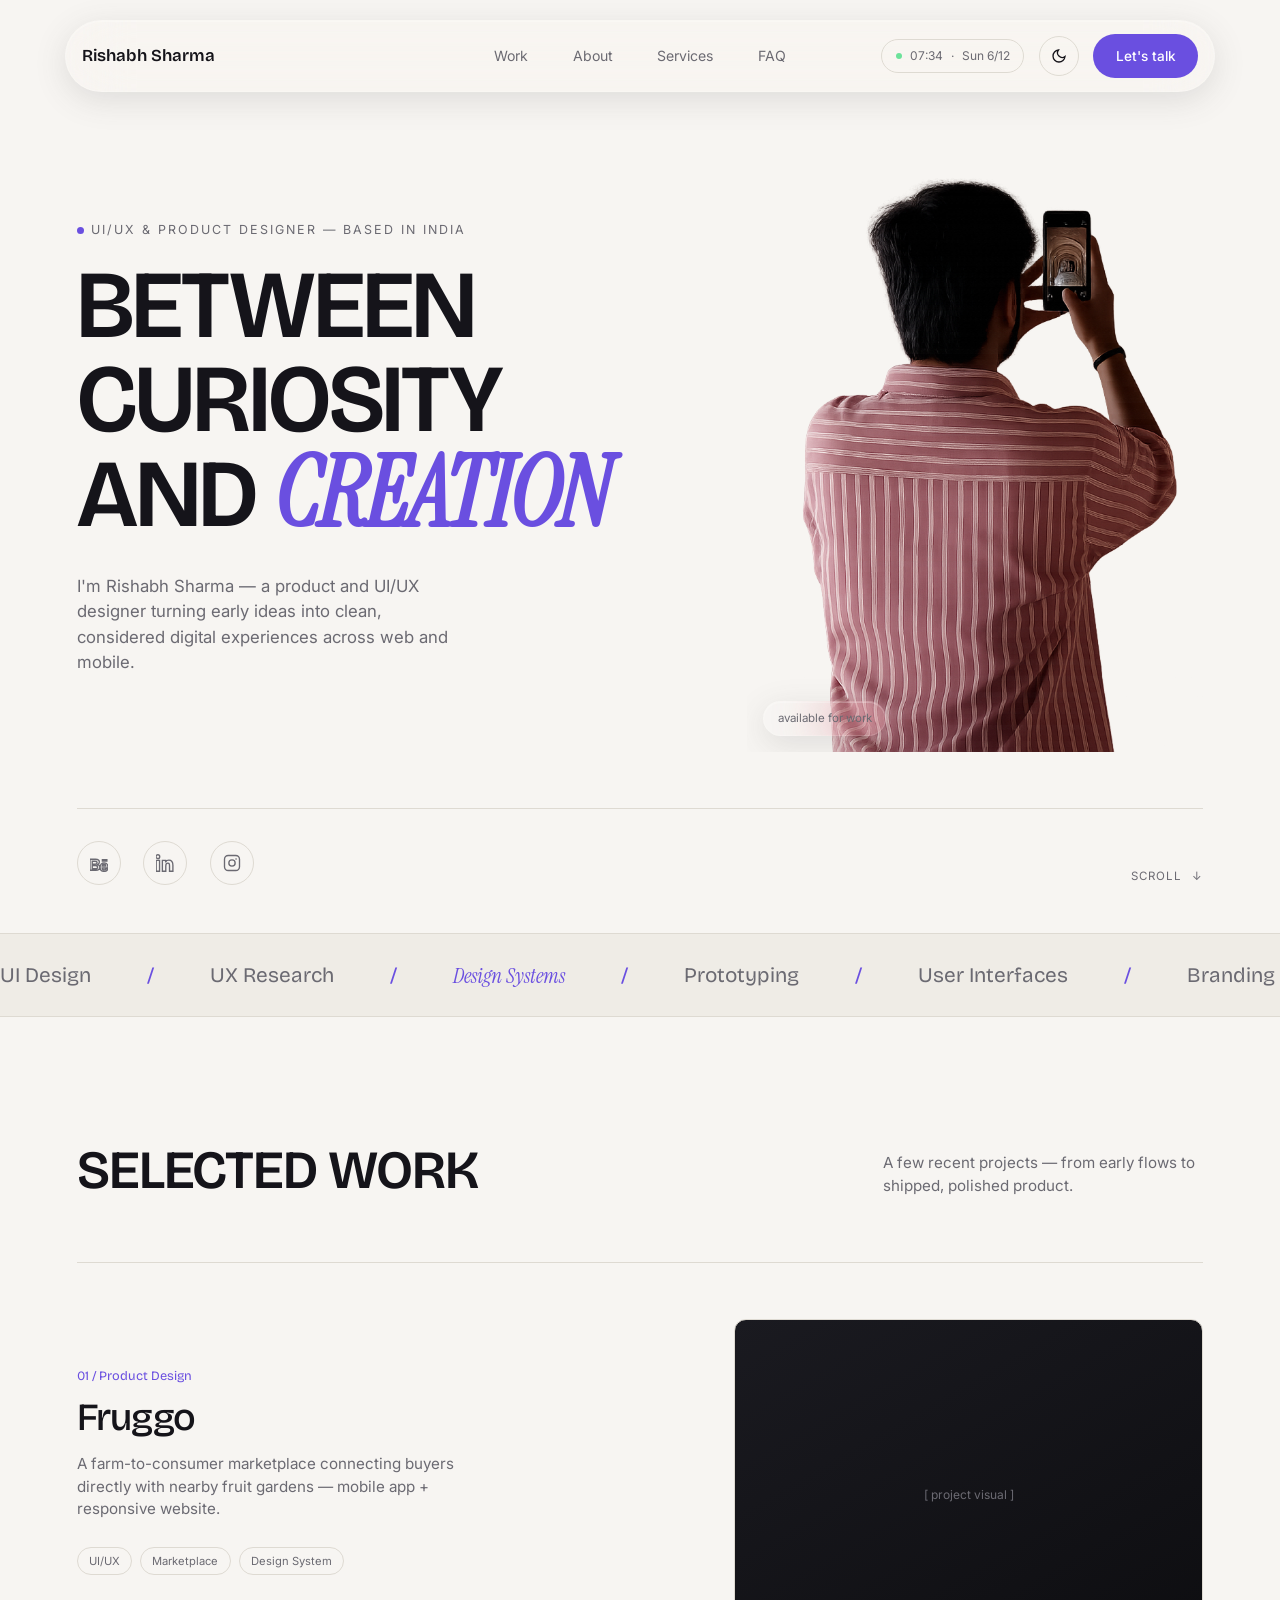
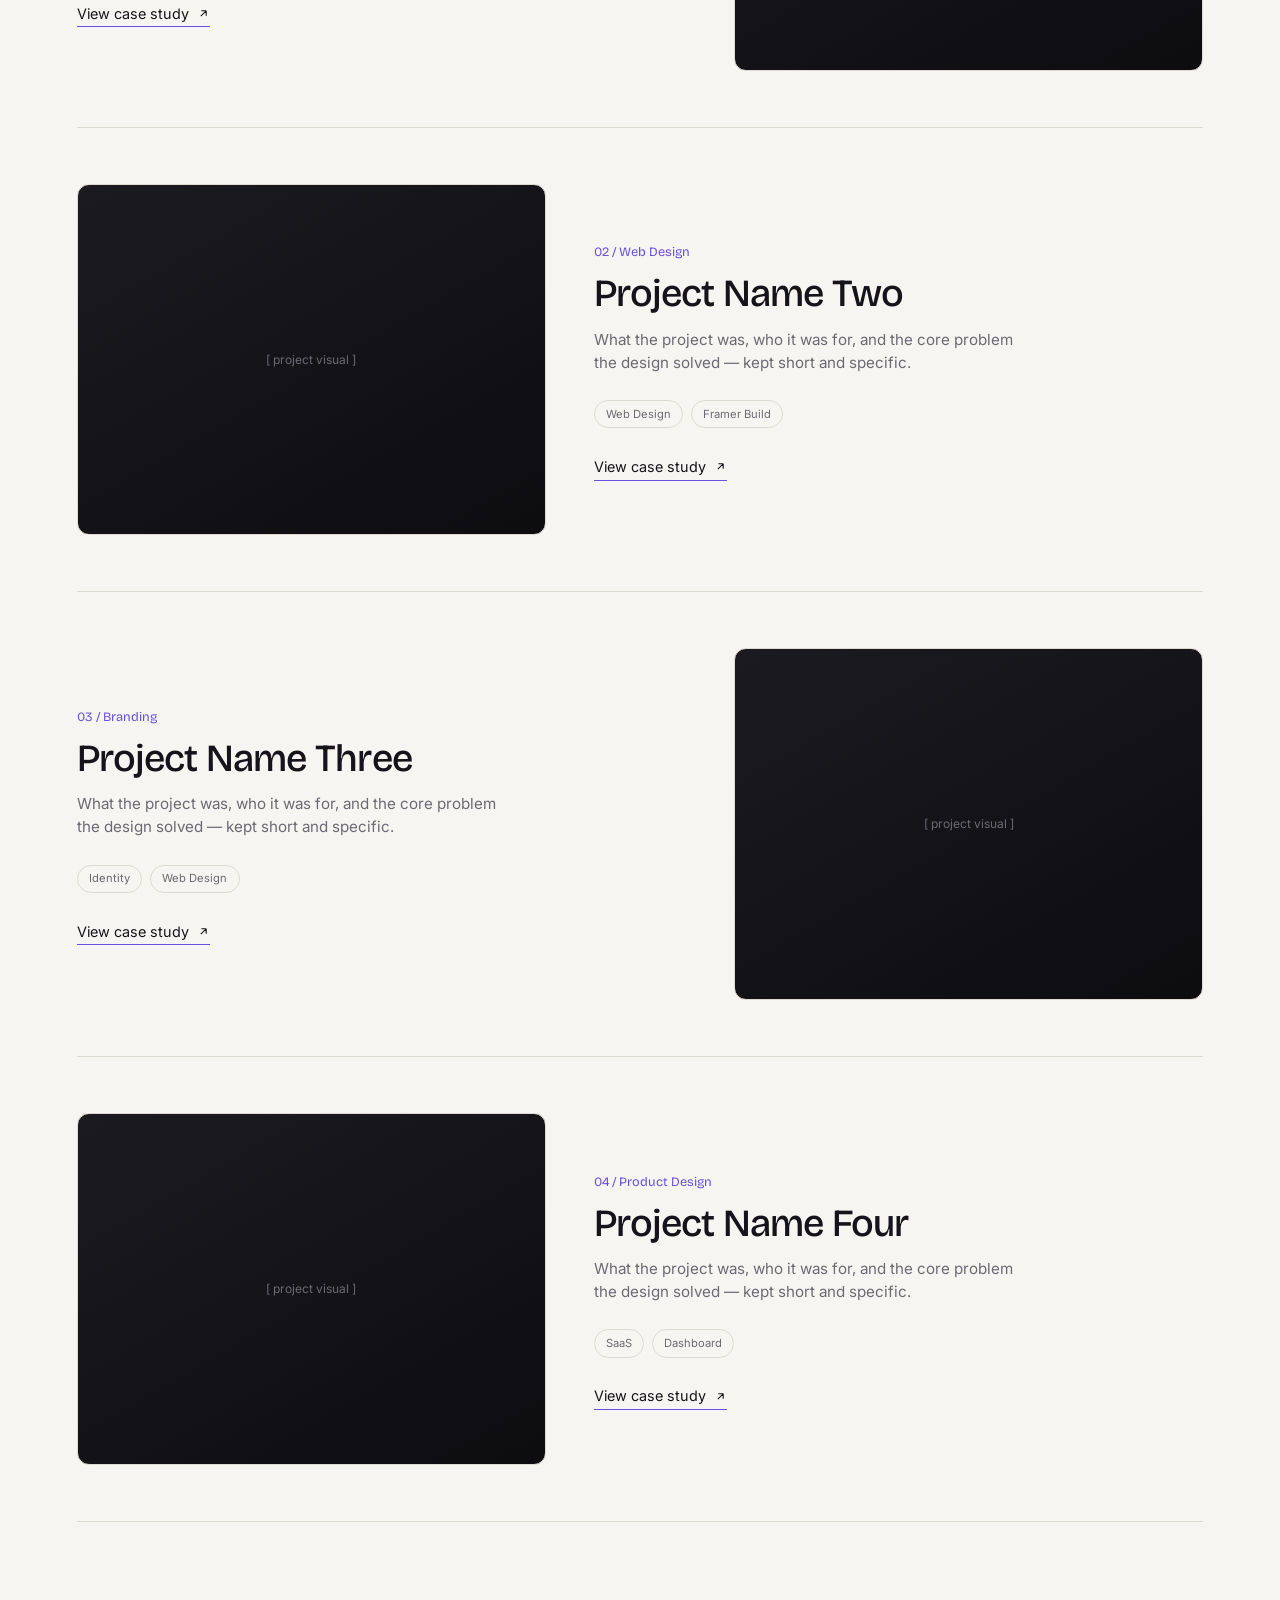
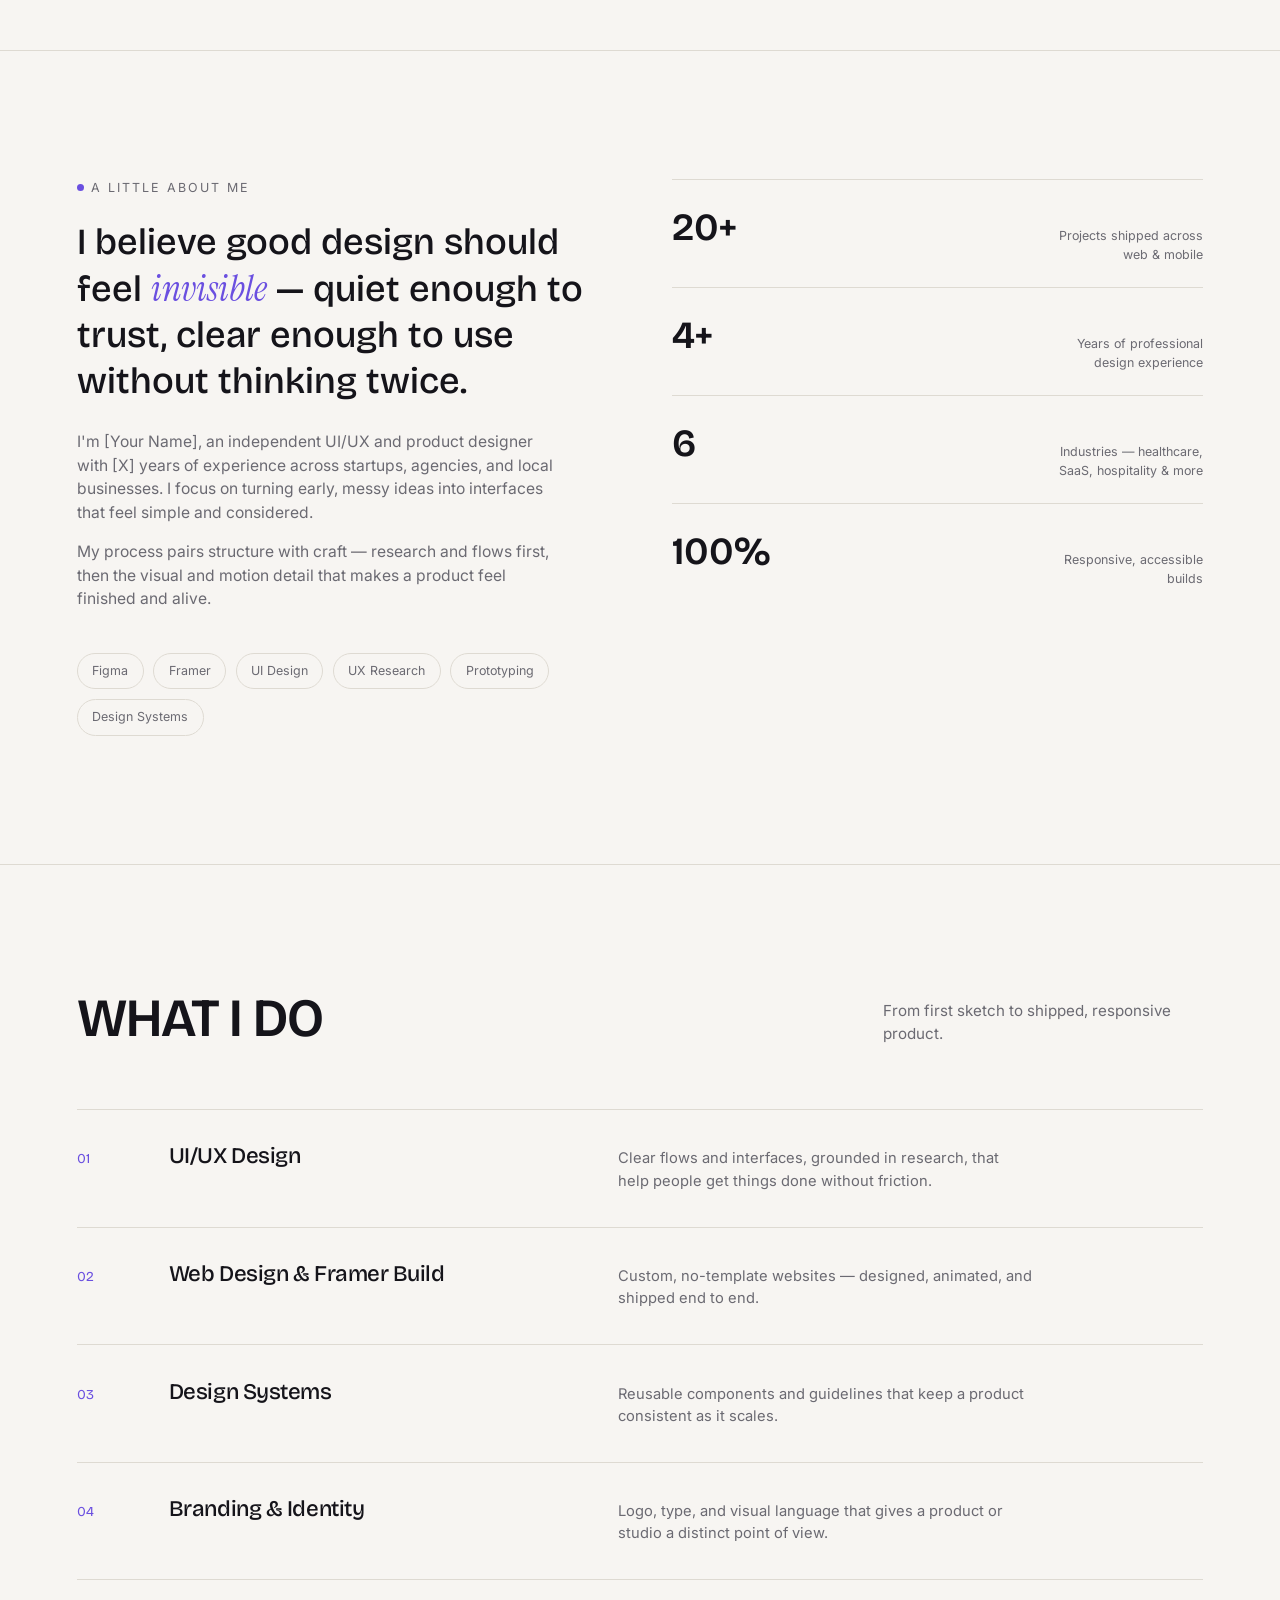
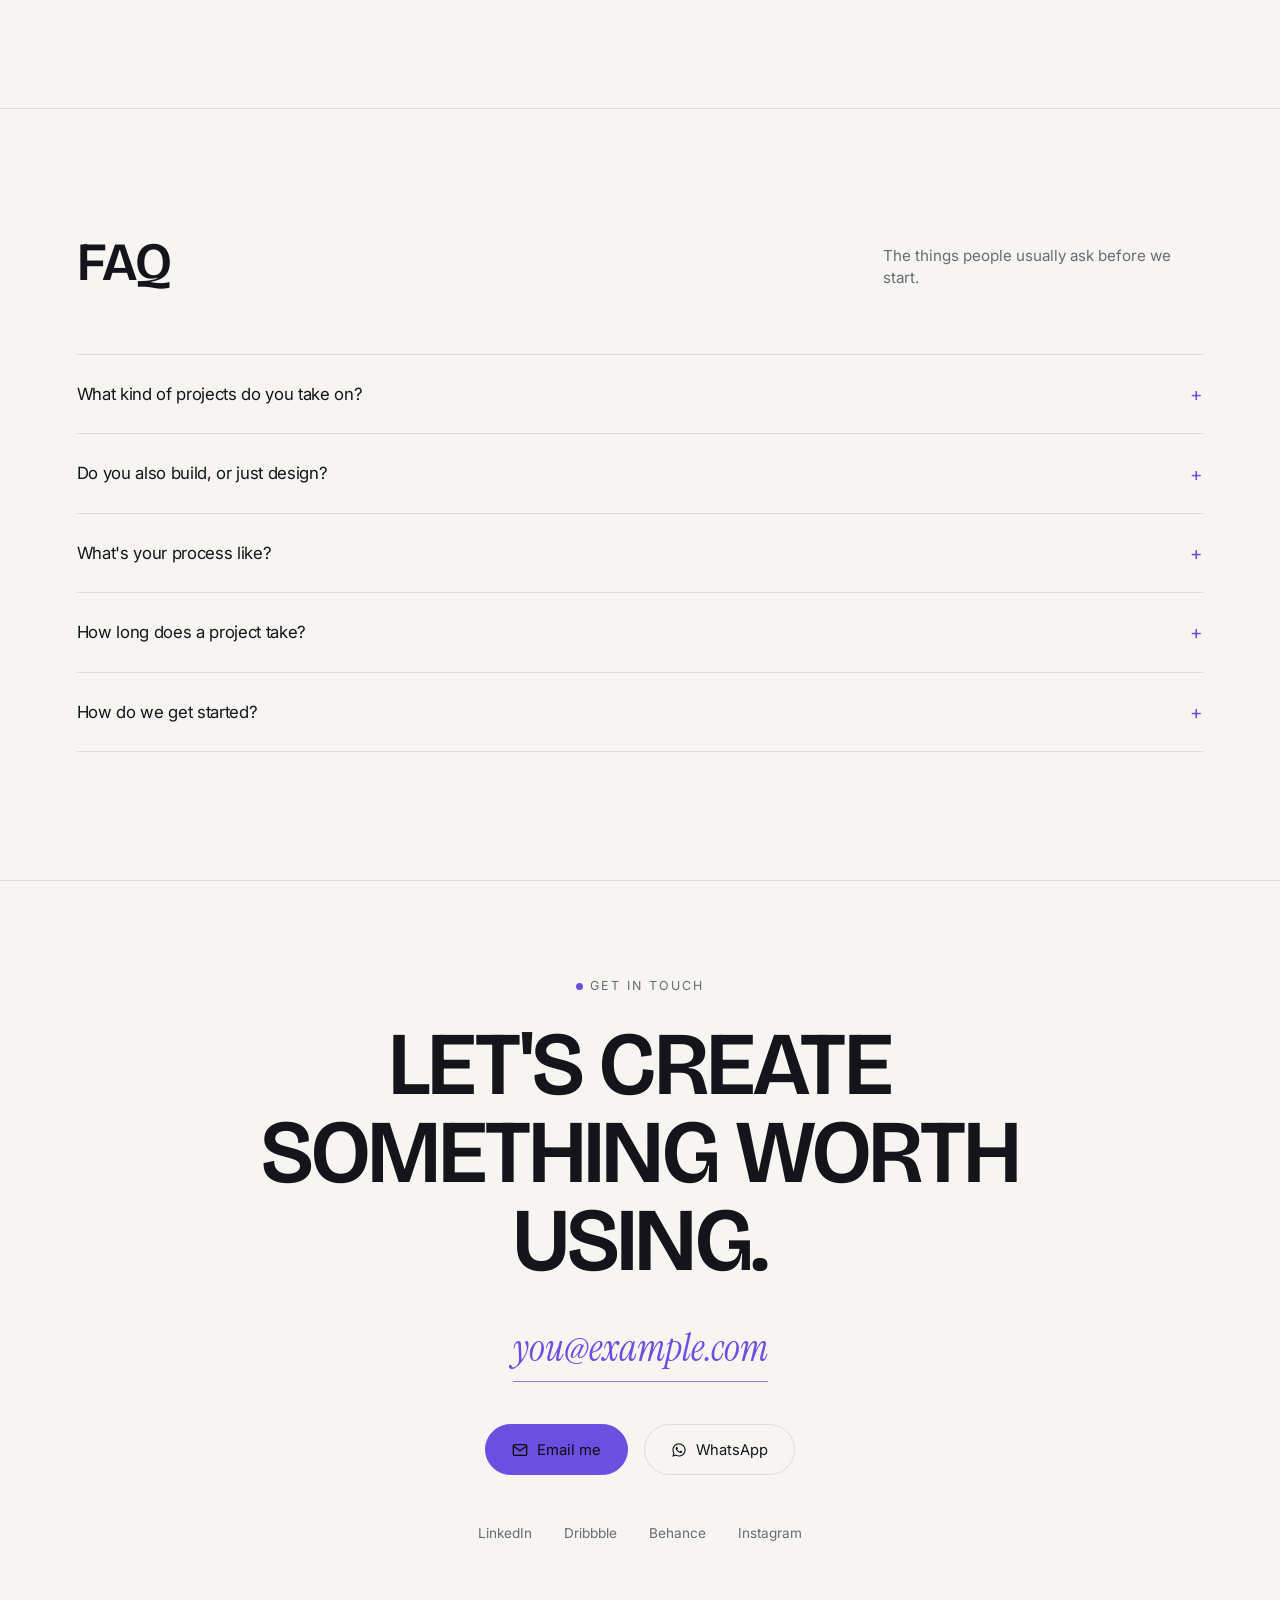
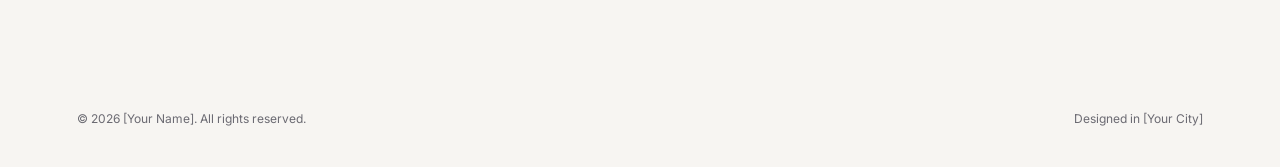
==== commit a83b3d30: "Updated" ====
--- a/index.html
+++ b/index.html
@@ -3,7 +3,7 @@
   <head>
     <meta charset="UTF-8" />
     <meta name="viewport" content="width=device-width, initial-scale=1.0" />
-    <title>[Your Name] — UI/UX & Product Designer</title>
+    <title>Rishabh Sharma — UI/UX & Product Designer</title>
     <meta
       name="description"
       content="[Your Name] — a UI/UX and product designer creating interfaces that feel considered, fast, and human."
@@ -16,935 +16,8 @@
       rel="stylesheet"
     />
 
-    <style>
-      :root {
-        --bg: #f7f5f2;
-        --bg-alt: #efece6;
-        --fg: #15141a;
-        --fg-dim: #6b6a72;
-        --line: #dedad2;
-        --accent: #6a4fe0;
-        --accent-dim: #8f7bd6;
-        --edge: 6vw;
-        --transition-theme:
-          background 0.35s ease, color 0.35s ease, border-color 0.35s ease;
-      }
-      html[data-theme="dark"] {
-        --bg: #0d0d10;
-        --bg-alt: #151519;
-        --fg: #f4f3f0;
-        --fg-dim: #9a9aa3;
-        --line: #232329;
-        --accent: #b9a6ff;
-        --accent-dim: #8577b8;
-      }
-      * {
-        margin: 0;
-        padding: 0;
-        box-sizing: border-box;
-      }
-      html {
-        scroll-behavior: smooth;
-      }
-      body,
-      header,
-      .marquee-wrap,
-      .hero-portrait,
-      .work-media,
-      .clock-badge,
-      .about-skills span,
-      .service-row,
-      .faq-item,
-      .contact-email,
-      .theme-toggle,
-      .nav-cta {
-        transition: var(--transition-theme);
-      }
-      @media (prefers-reduced-motion: reduce) {
-        html {
-          scroll-behavior: auto;
-        }
-        * {
-          animation-duration: 0.01ms !important;
-          transition-duration: 0.01ms !important;
-        }
-      }
-      body {
-        background: var(--bg);
-        color: var(--fg);
-        font-family: "Inter", sans-serif;
-        line-height: 1.5;
-        -webkit-font-smoothing: antialiased;
-        overflow-x: hidden;
-      }
-      a {
-        color: inherit;
-        text-decoration: none;
-      }
-      ul {
-        list-style: none;
-      }
-      img {
-        max-width: 100%;
-        display: block;
-      }
-      button {
-        font-family: inherit;
-      }
-      :focus-visible {
-        outline: 2px solid var(--accent);
-        outline-offset: 3px;
-      }
-
-      .wrap {
-        max-width: 1360px;
-        margin: 0 auto;
-        padding-left: var(--edge);
-        padding-right: var(--edge);
-      }
-
-      h1,
-      h2,
-      h3 {
-        font-family: "Bricolage Grotesque", sans-serif;
-        letter-spacing: -0.02em;
-        line-height: 0.98;
-      }
-      em {
-        font-family: "Instrument Serif", serif;
-        font-style: italic;
-        color: var(--accent);
-      }
-
-      .eyebrow {
-        font-size: 0.78rem;
-        letter-spacing: 0.16em;
-        text-transform: uppercase;
-        color: var(--fg-dim);
-        display: flex;
-        align-items: center;
-        gap: 0.6em;
-      }
-      .eyebrow::before {
-        content: "";
-        width: 7px;
-        height: 7px;
-        background: var(--accent);
-        border-radius: 50%;
-        display: inline-block;
-      }
-
-      /* reveal-on-scroll */
-      .reveal {
-        opacity: 0;
-        transform: translateY(32px) scale(0.98);
-        filter: blur(6px);
-        transition:
-          opacity 0.9s cubic-bezier(0.16, 1, 0.3, 1),
-          transform 0.9s cubic-bezier(0.16, 1, 0.3, 1),
-          filter 0.9s cubic-bezier(0.16, 1, 0.3, 1);
-      }
-      .reveal.in {
-        opacity: 1;
-        transform: translateY(0) scale(1);
-        filter: blur(0);
-      }
-      .reveal-left {
-        opacity: 0;
-        transform: translateX(-36px);
-        transition:
-          opacity 0.9s cubic-bezier(0.16, 1, 0.3, 1),
-          transform 0.9s cubic-bezier(0.16, 1, 0.3, 1);
-      }
-      .reveal-left.in {
-        opacity: 1;
-        transform: translateX(0);
-      }
-      .reveal-right {
-        opacity: 0;
-        transform: translateX(36px);
-        transition:
-          opacity 0.9s cubic-bezier(0.16, 1, 0.3, 1),
-          transform 0.9s cubic-bezier(0.16, 1, 0.3, 1);
-      }
-      .reveal-right.in {
-        opacity: 1;
-        transform: translateX(0);
-      }
-
-      /* stagger children within a group once the group is revealed */
-      .stagger > * {
-        opacity: 0;
-        transform: translateY(18px);
-        transition:
-          opacity 0.6s cubic-bezier(0.16, 1, 0.3, 1),
-          transform 0.6s cubic-bezier(0.16, 1, 0.3, 1);
-      }
-      .stagger.in > * {
-        opacity: 1;
-        transform: translateY(0);
-      }
-      .stagger > *:nth-child(1) {
-        transition-delay: 0.05s;
-      }
-      .stagger > *:nth-child(2) {
-        transition-delay: 0.12s;
-      }
-      .stagger > *:nth-child(3) {
-        transition-delay: 0.19s;
-      }
-      .stagger > *:nth-child(4) {
-        transition-delay: 0.26s;
-      }
-      .stagger > *:nth-child(5) {
-        transition-delay: 0.33s;
-      }
-      .stagger > *:nth-child(6) {
-        transition-delay: 0.4s;
-      }
-      .stagger > *:nth-child(7) {
-        transition-delay: 0.47s;
-      }
-      .stagger > *:nth-child(8) {
-        transition-delay: 0.54s;
-      }
-
-      /* scroll progress bar */
-      .scroll-progress {
-        position: fixed;
-        top: 0;
-        left: 0;
-        height: 2px;
-        background: var(--accent);
-        width: 0%;
-        z-index: 200;
-        transition: width 0.1s linear;
-      }
-
-      /* ---------- NAV ---------- */
-      header {
-        position: fixed;
-        top: 0;
-        left: 0;
-        right: 0;
-        z-index: 100;
-        padding: 1.6rem 0;
-        mix-blend-mode: normal;
-      }
-      nav.wrap {
-        display: flex;
-        align-items: center;
-        justify-content: space-between;
-      }
-      .logo {
-        font-family: "Bricolage Grotesque", sans-serif;
-        font-weight: 600;
-        font-size: 1.05rem;
-      }
-      .nav-links {
-        display: flex;
-        gap: 2.4rem;
-        font-size: 0.88rem;
-        color: var(--fg-dim);
-      }
-      .nav-links a {
-        transition: color 0.2s ease;
-      }
-      .nav-links a:hover {
-        color: var(--fg);
-      }
-      .nav-right {
-        display: flex;
-        align-items: center;
-        gap: 1.4rem;
-      }
-      .clock-badge {
-        font-size: 0.75rem;
-        color: var(--fg-dim);
-        border: 1px solid var(--line);
-        padding: 0.4rem 0.8rem;
-        border-radius: 20px;
-        display: flex;
-        align-items: center;
-        gap: 0.5rem;
-      }
-      .clock-badge .dot {
-        width: 6px;
-        height: 6px;
-        border-radius: 50%;
-        background: #6ce29a;
-        flex-shrink: 0;
-        animation: pulse 2s ease-in-out infinite;
-      }
-      @keyframes pulse {
-        0%,
-        100% {
-          opacity: 1;
-        }
-        50% {
-          opacity: 0.35;
-        }
-      }
-      .nav-cta {
-        font-size: 0.85rem;
-        padding: 0.55rem 1.2rem;
-        background: var(--accent);
-        color: #ffffff;
-        border-radius: 30px;
-        font-weight: 500;
-        transition:
-          transform 0.2s ease,
-          background 0.2s ease;
-      }
-      .nav-cta:hover {
-        transform: translateY(-2px);
-        background: #cabdff;
-      }
-      .nav-toggle {
-        display: none;
-      }
-
-      .theme-toggle {
-        width: 38px;
-        height: 38px;
-        border: 1px solid var(--line);
-        border-radius: 50%;
-        background: none;
-        display: flex;
-        align-items: center;
-        justify-content: center;
-        cursor: pointer;
-        color: var(--fg);
-        position: relative;
-        flex-shrink: 0;
-      }
-      .theme-toggle svg {
-        width: 16px;
-        height: 16px;
-        position: absolute;
-        transition:
-          opacity 0.25s ease,
-          transform 0.35s ease;
-      }
-      .theme-toggle .icon-sun {
-        opacity: 1;
-        transform: rotate(0) scale(1);
-      }
-      .theme-toggle .icon-moon {
-        opacity: 0;
-        transform: rotate(90deg) scale(0.5);
-      }
-      html[data-theme="dark"] .theme-toggle .icon-sun {
-        opacity: 0;
-        transform: rotate(-90deg) scale(0.5);
-      }
-      html[data-theme="dark"] .theme-toggle .icon-moon {
-        opacity: 1;
-        transform: rotate(0) scale(1);
-      }
-
-      @media (max-width: 900px) {
-        .nav-links {
-          display: none;
-        }
-        .clock-badge {
-          display: none;
-        }
-      }
-
-      /* ---------- HERO ---------- */
-      .hero {
-        min-height: 100vh;
-        display: flex;
-        flex-direction: column;
-        justify-content: center;
-        padding-top: 9rem;
-        padding-bottom: 3rem;
-        position: relative;
-      }
-      .hero-top {
-        display: grid;
-        grid-template-columns: 1.4fr 1fr;
-        gap: 2rem;
-        align-items: center;
-      }
-      .hero h1 {
-        font-size: clamp(3rem, 8vw, 6rem);
-        font-weight: 600;
-        text-transform: uppercase;
-      }
-      .hero h1 .line {
-        display: block;
-        overflow: hidden;
-      }
-      .hero-sub {
-        margin-top: 2rem;
-        font-size: 1.05rem;
-        color: var(--fg-dim);
-        max-width: 36ch;
-      }
-      .hero-portrait {
-        aspect-ratio: 3/4;
-        background-image: url("Portrait.png");
-        background-size: cover;
-        background-position: center;
-        background-repeat: no-repeat;
-        position: relative;
-        overflow: hidden;
-      }
-
-      .hero-portrait::before {
-        content: "";
-      }
-      /*.hero-portrait{
-    aspect-ratio:3/4;
-    background:linear-gradient(160deg,#1c1c22,#0d0d10 70%);
-    border:1px solid var(--line);
-    border-radius:14px;
-    position:relative;
-    overflow:hidden;
-  }
-  /*.hero-portrait::before{
-    content:"[ photo ]";
-    position:absolute;inset:0;
-    display:flex;align-items:center;justify-content:center;
-    color:var(--fg-dim);font-size:0.8rem;letter-spacing:0.08em;
-  }
-  .hero-portrait::after{
-    content:"";
-    position:absolute;inset:0;
-    background:
-      repeating-linear-gradient(135deg, transparent 0 18px, rgba(185,166,255,0.06) 18px 19px);
-  }*/
-      .hero-tag {
-        position: absolute;
-        bottom: 1rem;
-        left: 1rem;
-        background: rgba(13, 13, 16, 0.7);
-        backdrop-filter: blur(6px);
-        border: 1px solid var(--line);
-        padding: 0.5rem 0.85rem;
-        border-radius: 20px;
-        font-size: 0.72rem;
-        color: var(--fg-dim);
-      }
-      .hero-bottom {
-        display: flex;
-        justify-content: space-between;
-        align-items: flex-end;
-        margin-top: 3.5rem;
-        padding-top: 2rem;
-        border-top: 1px solid var(--line);
-      }
-      .hero-socials {
-        display: flex;
-        gap: 1.4rem;
-        align-items: center;
-      }
-      .hero-socials a {
-        width: 44px;
-        height: 44px;
-        border-radius: 50%;
-        border: 1px solid var(--line);
-        display: flex;
-        align-items: center;
-        justify-content: center;
-        color: var(--fg-dim);
-        transition:
-          transform 0.3s cubic-bezier(0.16, 1, 0.3, 1),
-          color 0.2s ease,
-          border-color 0.2s ease,
-          background 0.2s ease;
-      }
-      .hero-socials a svg {
-        width: 18px;
-        height: 18px;
-      }
-      .hero-socials a:hover {
-        color: var(--accent);
-        border-color: var(--accent);
-        transform: translateY(-4px) rotate(-6deg);
-        background: var(--bg-alt);
-      }
-      .scroll-cue {
-        font-size: 0.72rem;
-        color: var(--fg-dim);
-        display: flex;
-        align-items: center;
-        gap: 0.6rem;
-        letter-spacing: 0.1em;
-        text-transform: uppercase;
-      }
-      .scroll-cue .arrow {
-        animation: bob 1.6s ease-in-out infinite;
-      }
-      @keyframes bob {
-        0%,
-        100% {
-          transform: translateY(0);
-        }
-        50% {
-          transform: translateY(6px);
-        }
-      }
-
-      @media (max-width: 820px) {
-        .hero-top {
-          grid-template-columns: 1fr;
-        }
-        .hero-portrait {
-          aspect-ratio: 16/10;
-          order: -1;
-        }
-        .hero-bottom {
-          flex-direction: column;
-          align-items: flex-start;
-          gap: 1.5rem;
-        }
-      }
-
-      /* ---------- MARQUEE ---------- */
-      .marquee-wrap {
-        border-top: 1px solid var(--line);
-        border-bottom: 1px solid var(--line);
-        padding: 1.6rem 0;
-        overflow: hidden;
-        background: var(--bg-alt);
-      }
-      .marquee-track {
-        display: flex;
-        gap: 3.5rem;
-        width: max-content;
-        animation: scroll-left 26s linear infinite;
-      }
-      .marquee-track span {
-        font-family: "Bricolage Grotesque", sans-serif;
-        font-size: 1.3rem;
-        color: var(--fg-dim);
-        white-space: nowrap;
-        display: flex;
-        align-items: center;
-        gap: 3.5rem;
-      }
-      .marquee-track span em {
-        font-size: 1.3rem;
-      }
-      .marquee-track .sep {
-        color: var(--accent);
-      }
-      @keyframes scroll-left {
-        from {
-          transform: translateX(0);
-        }
-        to {
-          transform: translateX(-50%);
-        }
-      }
-
-      /* ---------- SECTION ---------- */
-      .section {
-        padding: 8rem 0;
-        border-bottom: 1px solid var(--line);
-      }
-      .section-head {
-        display: flex;
-        justify-content: space-between;
-        align-items: flex-end;
-        gap: 2rem;
-        margin-bottom: 4rem;
-      }
-      .section-head h2 {
-        font-size: clamp(2rem, 4.2vw, 3.4rem);
-        font-weight: 600;
-        text-transform: uppercase;
-      }
-      .section-head p {
-        color: var(--fg-dim);
-        max-width: 32ch;
-        font-size: 0.95rem;
-      }
-      @media (max-width: 720px) {
-        .section-head {
-          flex-direction: column;
-          align-items: flex-start;
-        }
-      }
-
-      /* ---------- WORK ---------- */
-      .work-item {
-        display: grid;
-        grid-template-columns: 1fr 1.3fr;
-        gap: 3rem;
-        align-items: center;
-        padding: 3.5rem 0;
-        border-top: 1px solid var(--line);
-      }
-      .work-item:last-child {
-        border-bottom: 1px solid var(--line);
-      }
-      .work-item:nth-child(even) {
-        grid-template-columns: 1.3fr 1fr;
-      }
-      .work-item:nth-child(even) .work-media {
-        order: 2;
-      }
-      .work-media {
-        aspect-ratio: 4/3;
-        background: linear-gradient(150deg, #1a1a20, #0d0d10);
-        border: 1px solid var(--line);
-        border-radius: 12px;
-        overflow: hidden;
-        position: relative;
-        transition: transform 0.5s cubic-bezier(0.16, 1, 0.3, 1);
-      }
-      .work-item:hover .work-media {
-        transform: scale(1.02);
-      }
-      .work-media::before {
-        content: "[ project visual ]";
-        position: absolute;
-        inset: 0;
-        display: flex;
-        align-items: center;
-        justify-content: center;
-        color: var(--fg-dim);
-        font-size: 0.75rem;
-      }
-      .work-info .idx {
-        font-size: 0.8rem;
-        color: var(--accent);
-        font-family: "Bricolage Grotesque", sans-serif;
-      }
-      .work-info h3 {
-        font-size: clamp(1.6rem, 3vw, 2.4rem);
-        font-weight: 500;
-        text-transform: none;
-        margin: 0.8rem 0 1rem;
-      }
-      .work-info p {
-        color: var(--fg-dim);
-        max-width: 42ch;
-        font-size: 0.95rem;
-        margin-bottom: 1.6rem;
-      }
-      .work-tags {
-        display: flex;
-        gap: 0.5rem;
-        flex-wrap: wrap;
-        margin-bottom: 1.6rem;
-      }
-      .work-tags span {
-        font-size: 0.7rem;
-        color: var(--fg-dim);
-        border: 1px solid var(--line);
-        padding: 0.3rem 0.7rem;
-        border-radius: 20px;
-      }
-      .work-link {
-        display: inline-flex;
-        align-items: center;
-        gap: 0.5rem;
-        font-size: 0.9rem;
-        color: var(--fg);
-        border-bottom: 1px solid var(--accent);
-        padding-bottom: 2px;
-      }
-      .work-link svg {
-        width: 13px;
-        height: 13px;
-        transition: transform 0.25s ease;
-      }
-      .work-item:hover .work-link svg {
-        transform: translate(3px, -3px);
-      }
-
-      @media (max-width: 860px) {
-        .work-item,
-        .work-item:nth-child(even) {
-          grid-template-columns: 1fr;
-        }
-        .work-item:nth-child(even) .work-media {
-          order: 0;
-        }
-      }
-
-      /* ---------- ABOUT ---------- */
-      .about-grid {
-        display: grid;
-        grid-template-columns: 1fr 1fr;
-        gap: 4rem;
-        align-items: start;
-      }
-      .about-lede {
-        font-family: "Bricolage Grotesque", sans-serif;
-        font-size: clamp(1.6rem, 3vw, 2.3rem);
-        font-weight: 500;
-        line-height: 1.25;
-        text-transform: none;
-      }
-      .about-body {
-        color: var(--fg-dim);
-        margin-top: 1.6rem;
-        max-width: 48ch;
-        font-size: 0.98rem;
-      }
-      .about-body + .about-body {
-        margin-top: 1rem;
-      }
-      .about-skills {
-        margin-top: 2.6rem;
-        display: flex;
-        flex-wrap: wrap;
-        gap: 0.6rem;
-      }
-      .about-skills span {
-        font-size: 0.78rem;
-        padding: 0.5rem 0.9rem;
-        border: 1px solid var(--line);
-        border-radius: 20px;
-        color: var(--fg-dim);
-      }
-      .about-stack {
-        display: flex;
-        flex-direction: column;
-        gap: 1.4rem;
-      }
-      .about-stat {
-        border-top: 1px solid var(--line);
-        padding-top: 1.2rem;
-        display: flex;
-        justify-content: space-between;
-        align-items: baseline;
-      }
-      .about-stat .num {
-        font-family: "Bricolage Grotesque", sans-serif;
-        font-size: 2.4rem;
-        font-weight: 600;
-      }
-      .about-stat .label {
-        font-size: 0.78rem;
-        color: var(--fg-dim);
-        max-width: 20ch;
-        text-align: right;
-      }
-      @media (max-width: 820px) {
-        .about-grid {
-          grid-template-columns: 1fr;
-        }
-      }
-
-      /* ---------- SERVICES ---------- */
-      .service-row {
-        display: grid;
-        grid-template-columns: 60px 1fr 1.4fr;
-        gap: 2rem;
-        padding: 2.2rem 0;
-        border-top: 1px solid var(--line);
-        align-items: baseline;
-      }
-      .service-row:last-child {
-        border-bottom: 1px solid var(--line);
-      }
-      .service-row:nth-of-type(1) {
-        transition-delay: 0s;
-      }
-      .service-row:nth-of-type(2) {
-        transition-delay: 0.08s;
-      }
-      .service-row:nth-of-type(3) {
-        transition-delay: 0.16s;
-      }
-      .service-row:nth-of-type(4) {
-        transition-delay: 0.24s;
-      }
-      .service-row .num {
-        font-family: "Bricolage Grotesque", sans-serif;
-        color: var(--accent);
-        font-size: 0.85rem;
-      }
-      .service-row h3 {
-        font-size: 1.4rem;
-        font-weight: 500;
-        text-transform: none;
-      }
-      .service-row p {
-        color: var(--fg-dim);
-        font-size: 0.92rem;
-        max-width: 46ch;
-      }
-      @media (max-width: 720px) {
-        .service-row {
-          grid-template-columns: 1fr;
-          gap: 0.5rem;
-        }
-      }
-
-      /* ---------- FAQ ---------- */
-      .faq-item {
-        border-top: 1px solid var(--line);
-      }
-      .faq-item:last-child {
-        border-bottom: 1px solid var(--line);
-      }
-      .faq-item:nth-of-type(1) {
-        transition-delay: 0s;
-      }
-      .faq-item:nth-of-type(2) {
-        transition-delay: 0.08s;
-      }
-      .faq-item:nth-of-type(3) {
-        transition-delay: 0.16s;
-      }
-      .faq-item:nth-of-type(4) {
-        transition-delay: 0.24s;
-      }
-      .faq-item:nth-of-type(5) {
-        transition-delay: 0.32s;
-      }
-      .faq-q {
-        width: 100%;
-        text-align: left;
-        background: none;
-        border: none;
-        padding: 1.7rem 0;
-        display: flex;
-        justify-content: space-between;
-        align-items: center;
-        gap: 1rem;
-        cursor: pointer;
-        color: var(--fg);
-      }
-      .faq-q h3 {
-        font-size: 1.05rem;
-        font-weight: 400;
-        font-family: "Inter", sans-serif;
-        text-transform: none;
-      }
-      .faq-q .plus {
-        color: var(--accent);
-        font-size: 1.2rem;
-        transition: transform 0.25s ease;
-        flex-shrink: 0;
-      }
-      .faq-item.open .plus {
-        transform: rotate(45deg);
-      }
-      .faq-a {
-        max-height: 0;
-        overflow: hidden;
-        transition: max-height 0.3s ease;
-      }
-      .faq-a p {
-        color: var(--fg-dim);
-        padding-bottom: 1.7rem;
-        max-width: 60ch;
-        font-size: 0.94rem;
-      }
-
-      /* ---------- CONTACT ---------- */
-      .contact {
-        border-bottom: none;
-        text-align: center;
-        padding-top: 6rem;
-      }
-      .contact .eyebrow {
-        justify-content: center;
-        margin-bottom: 1.6rem;
-      }
-      .contact h2 {
-        font-size: clamp(2.6rem, 7vw, 6rem);
-        font-weight: 600;
-        text-transform: uppercase;
-        max-width: 16ch;
-        margin: 0 auto;
-      }
-      .contact-email {
-        display: inline-block;
-        margin-top: 2.2rem;
-        font-family: "Instrument Serif", serif;
-        font-style: italic;
-        font-size: clamp(1.6rem, 3.4vw, 2.4rem);
-        color: var(--accent);
-        border-bottom: 1px solid var(--accent-dim);
-        padding-bottom: 4px;
-      }
-      .contact-ctas {
-        margin-top: 2.6rem;
-        display: flex;
-        justify-content: center;
-        gap: 1rem;
-        flex-wrap: wrap;
-      }
-      .contact-ctas a {
-        display: inline-flex;
-        align-items: center;
-        gap: 0.6rem;
-        padding: 0.85rem 1.6rem;
-        border-radius: 30px;
-        font-size: 0.92rem;
-        border: 1px solid var(--line);
-        transition:
-          transform 0.2s ease,
-          background 0.2s ease,
-          border-color 0.2s ease;
-      }
-      .contact-ctas a svg {
-        width: 16px;
-        height: 16px;
-      }
-      .contact-ctas a.primary {
-        background: var(--accent);
-        color: #0d0d10;
-        border-color: var(--accent);
-      }
-      .contact-ctas a.primary:hover {
-        transform: translateY(-2px);
-        background: #cabdff;
-      }
-      .contact-ctas a.whatsapp:hover {
-        transform: translateY(-2px);
-        border-color: #25d366;
-        color: #25d366;
-      }
-      .contact-socials {
-        margin-top: 3rem;
-        display: flex;
-        justify-content: center;
-        gap: 2rem;
-        flex-wrap: wrap;
-        font-size: 0.85rem;
-        color: var(--fg-dim);
-      }
-      .contact-socials a {
-        transition: color 0.2s ease;
-      }
-      .contact-socials a:hover {
-        color: var(--fg);
-      }
-
-      /* ---------- FOOTER ---------- */
-      footer {
-        padding: 2.4rem var(--edge);
-        display: flex;
-        justify-content: space-between;
-        align-items: center;
-        font-size: 0.75rem;
-        color: var(--fg-dim);
-      }
-      @media (max-width: 600px) {
-        footer {
-          flex-direction: column;
-          gap: 0.6rem;
-          text-align: center;
-        }
-      }
-
-      ::selection {
-        background: var(--accent);
-        color: #0d0d10;
-      }
-    </style>
-  </head>
+    <link rel="stylesheet" href="style.css" />
+    
   <body>
     <div class="scroll-progress" id="scrollProgress"></div>
 
@@ -1001,11 +74,11 @@
           <div class="hero-top">
             <div>
               <p class="eyebrow reveal in">
-                UI/UX &amp; Product Design — Based in Delhi
+                UI/UX &amp; Product Designer — Based in India
               </p>
               <h1 style="margin-top: 1.2rem">
-                <span class="line">Between curiosity</span>
-                <span class="line">and <em>creation</em></span>
+                <span class="line">Between Curiosity</span>
+                <span class="line">and <em>Creation</em></span>
               </h1>
               <p class="hero-sub reveal in">
                 I'm Rishabh Sharma — a product and UI/UX designer turning early
@@ -1075,14 +148,14 @@
             >UI Design <span class="sep">/</span> UX Research
             <span class="sep">/</span> <em>Design Systems</em>
             <span class="sep">/</span> Prototyping
-            <span class="sep">/</span> Framer Dev
+            <span class="sep">/</span> User Interfaces
             <span class="sep">/</span> Branding <span class="sep">/</span></span
           >
           <span
             >UI Design <span class="sep">/</span> UX Research
             <span class="sep">/</span> <em>Design Systems</em>
             <span class="sep">/</span> Prototyping
-            <span class="sep">/</span> Framer Dev
+            <span class="sep">/</span> User Interfaces
             <span class="sep">/</span> Branding <span class="sep">/</span></span
           >
         </div>
@@ -1433,93 +506,6 @@
       <span>Designed in [Your City]</span>
     </footer>
 
-    <script>
-      // Scroll reveal
-      const revealEls = document.querySelectorAll(
-        ".reveal, .reveal-left, .reveal-right, .stagger",
-      );
-      const io = new IntersectionObserver(
-        (entries) => {
-          entries.forEach((e) => {
-            if (e.isIntersecting) {
-              e.target.classList.add("in");
-              io.unobserve(e.target);
-            }
-          });
-        },
-        { threshold: 0.15 },
-      );
-      revealEls.forEach((el) => io.observe(el));
-
-      // Scroll progress bar
-      const progressBar = document.getElementById("scrollProgress");
-      function updateProgress() {
-        const h = document.documentElement;
-        const scrolled = h.scrollTop;
-        const max = h.scrollHeight - h.clientHeight;
-        progressBar.style.width = (max > 0 ? (scrolled / max) * 100 : 0) + "%";
-      }
-      document.addEventListener("scroll", updateProgress, { passive: true });
-      updateProgress();
-
-      // Subtle parallax on hero portrait
-      const heroPortrait = document.querySelector(".hero-portrait");
-      function updateParallax() {
-        if (!heroPortrait) return;
-        const y = window.scrollY;
-        if (y < window.innerHeight) {
-          heroPortrait.style.transform = `translateY(${y * 0.08}px)`;
-        }
-      }
-      document.addEventListener("scroll", updateParallax, { passive: true });
-
-      // FAQ accordion
-      document.querySelectorAll(".faq-item").forEach((item) => {
-        const q = item.querySelector(".faq-q"),
-          a = item.querySelector(".faq-a");
-        q.addEventListener("click", () => {
-          const isOpen = item.classList.contains("open");
-          document.querySelectorAll(".faq-item.open").forEach((o) => {
-            o.classList.remove("open");
-            o.querySelector(".faq-a").style.maxHeight = null;
-          });
-          if (!isOpen) {
-            item.classList.add("open");
-            a.style.maxHeight = a.scrollHeight + "px";
-          }
-        });
-      });
-
-      // Theme toggle (persisted) — light is the default
-      const rootEl = document.documentElement;
-      const themeBtn = document.getElementById("themeToggle");
-      const savedTheme = localStorage.getItem("theme");
-      if (savedTheme === "dark") {
-        rootEl.setAttribute("data-theme", "dark");
-      }
-      themeBtn.addEventListener("click", () => {
-        const isDark = rootEl.getAttribute("data-theme") === "dark";
-        if (isDark) {
-          rootEl.removeAttribute("data-theme");
-          localStorage.setItem("theme", "light");
-        } else {
-          rootEl.setAttribute("data-theme", "dark");
-          localStorage.setItem("theme", "dark");
-        }
-      });
-
-      // Live clock badge
-      function tick() {
-        const now = new Date();
-        const h = String(now.getHours()).padStart(2, "0");
-        const m = String(now.getMinutes()).padStart(2, "0");
-        document.getElementById("clock").textContent = `${h}:${m}`;
-        const days = ["Sun", "Mon", "Tue", "Wed", "Thu", "Fri", "Sat"];
-        document.getElementById("daylabel").textContent =
-          `${days[now.getDay()]} ${now.getDate()}/${now.getMonth() + 1}`;
-      }
-      tick();
-      setInterval(tick, 15000);
-    </script>
+    <script src="script.js"></script>
   </body>
 </html>
--- a/style.css
+++ b/style.css
@@ -0,0 +1,1033 @@
+
+      :root {
+        --bg: #f7f5f2;
+        --bg-alt: #efece6;
+        --fg: #15141a;
+        --fg-dim: #6b6a72;
+        --line: #dedad2;
+        --accent: #6a4fe0;
+        --accent-dim: #8f7bd6;
+        --edge: 6vw;
+        --transition-theme:
+          background 0.35s ease, color 0.35s ease, border-color 0.35s ease;
+      }
+      html[data-theme="dark"] {
+        --bg: #0d0d10;
+        --bg-alt: #151519;
+        --fg: #f4f3f0;
+        --fg-dim: #9a9aa3;
+        --line: #232329;
+        --accent: #b9a6ff;
+        --accent-dim: #8577b8;
+      }
+      * {
+        margin: 0;
+        padding: 0;
+        box-sizing: border-box;
+      }
+      html {
+        scroll-behavior: smooth;
+      }
+      body,
+      header,
+      .marquee-wrap,
+      .hero-portrait,
+      .work-media,
+      .clock-badge,
+      .about-skills span,
+      .service-row,
+      .faq-item,
+      .contact-email,
+      .theme-toggle,
+      .nav-cta {
+        transition: var(--transition-theme);
+      }
+      @media (prefers-reduced-motion: reduce) {
+        html {
+          scroll-behavior: auto;
+        }
+        * {
+          animation-duration: 0.01ms !important;
+          transition-duration: 0.01ms !important;
+        }
+      }
+      body {
+        background: var(--bg);
+        color: var(--fg);
+        font-family: "Inter", sans-serif;
+        line-height: 1.5;
+        -webkit-font-smoothing: antialiased;
+        overflow-x: hidden;
+      }
+      a {
+        color: inherit;
+        text-decoration: none;
+      }
+      ul {
+        list-style: none;
+      }
+      img {
+        max-width: 100%;
+        display: block;
+      }
+      button {
+        font-family: inherit;
+      }
+      :focus-visible {
+        outline: 2px solid var(--accent);
+        outline-offset: 3px;
+      }
+
+      .wrap {
+        max-width: 1360px;
+        margin: 0 auto;
+        padding-left: var(--edge);
+        padding-right: var(--edge);
+      }
+
+      h1,
+      h2,
+      h3 {
+        font-family: "Bricolage Grotesque", sans-serif;
+        letter-spacing: -0.02em;
+        line-height: 0.98;
+      }
+      em {
+        font-family: "Instrument Serif", serif;
+        font-style: italic;
+        color: var(--accent);
+      }
+
+      .eyebrow {
+        font-size: 0.78rem;
+        letter-spacing: 0.16em;
+        text-transform: uppercase;
+        color: var(--fg-dim);
+        display: flex;
+        align-items: center;
+        gap: 0.6em;
+      }
+      .eyebrow::before {
+        content: "";
+        width: 7px;
+        height: 7px;
+        background: var(--accent);
+        border-radius: 50%;
+        display: inline-block;
+      }
+
+      /* reveal-on-scroll */
+      .reveal {
+        opacity: 0;
+        transform: translateY(32px) scale(0.98);
+        filter: blur(6px);
+        transition:
+          opacity 0.9s cubic-bezier(0.16, 1, 0.3, 1),
+          transform 0.9s cubic-bezier(0.16, 1, 0.3, 1),
+          filter 0.9s cubic-bezier(0.16, 1, 0.3, 1);
+      }
+      .reveal.in {
+        opacity: 1;
+        transform: translateY(0) scale(1);
+        filter: blur(0);
+      }
+      .reveal-left {
+        opacity: 0;
+        transform: translateX(-36px);
+        transition:
+          opacity 0.9s cubic-bezier(0.16, 1, 0.3, 1),
+          transform 0.9s cubic-bezier(0.16, 1, 0.3, 1);
+      }
+      .reveal-left.in {
+        opacity: 1;
+        transform: translateX(0);
+      }
+      .reveal-right {
+        opacity: 0;
+        transform: translateX(36px);
+        transition:
+          opacity 0.9s cubic-bezier(0.16, 1, 0.3, 1),
+          transform 0.9s cubic-bezier(0.16, 1, 0.3, 1);
+      }
+      .reveal-right.in {
+        opacity: 1;
+        transform: translateX(0);
+      }
+
+      /* stagger children within a group once the group is revealed */
+      .stagger > * {
+        opacity: 0;
+        transform: translateY(18px);
+        transition:
+          opacity 0.6s cubic-bezier(0.16, 1, 0.3, 1),
+          transform 0.6s cubic-bezier(0.16, 1, 0.3, 1);
+      }
+      .stagger.in > * {
+        opacity: 1;
+        transform: translateY(0);
+      }
+      .stagger > *:nth-child(1) {
+        transition-delay: 0.05s;
+      }
+      .stagger > *:nth-child(2) {
+        transition-delay: 0.12s;
+      }
+      .stagger > *:nth-child(3) {
+        transition-delay: 0.19s;
+      }
+      .stagger > *:nth-child(4) {
+        transition-delay: 0.26s;
+      }
+      .stagger > *:nth-child(5) {
+        transition-delay: 0.33s;
+      }
+      .stagger > *:nth-child(6) {
+        transition-delay: 0.4s;
+      }
+      .stagger > *:nth-child(7) {
+        transition-delay: 0.47s;
+      }
+      .stagger > *:nth-child(8) {
+        transition-delay: 0.54s;
+      }
+
+      /* scroll progress bar */
+      .scroll-progress {
+        position: fixed;
+        top: 0;
+        left: 0;
+        height: 2px;
+        background: var(--accent);
+        width: 0%;
+        z-index: 200;
+        transition: width 0.1s linear;
+      }
+      /* ---------- NAV ---------- */
+
+      header {
+        position: fixed;
+        top: 20px;
+        left: 50%;
+        transform: translateX(-50%);
+
+        width: min(95%, 1150px);
+        height: 72px;
+
+        padding: 0 16px;
+
+        background: rgba(255, 255, 255, 0.08);
+        backdrop-filter: blur(30px) saturate(180%);
+        -webkit-backdrop-filter: blur(30px) saturate(180%);
+
+        border: 1px solid rgba(255, 255, 255, 0.15);
+        border-radius: 999px;
+
+        box-shadow:
+          0 8px 32px rgba(78, 78, 78, 0.15),
+          inset 0 1px 0 rgba(255, 255, 255, 0.25);
+
+        z-index: 1000;
+      }
+
+      /* MAIN WRAPPER */
+
+      nav.wrap {
+        width: 100%;
+        height: 100%;
+
+        display: flex;
+        align-items: center;
+        justify-content: space-between;
+
+        position: relative;
+        padding: 0;
+      }
+
+      /* LOGO */
+
+      .logo {
+        font-family: "Bricolage Grotesque", sans-serif;
+        font-weight: 600;
+        font-size: 1.05rem;
+
+        white-space: nowrap;
+        z-index: 2;
+      }
+
+      /* CENTER NAVIGATION */
+
+      .nav-links {
+        position: absolute;
+        left: 50%;
+        transform: translateX(-50%);
+
+        display: flex;
+        align-items: center;
+        gap: 2.8rem;
+
+        font-size: 0.88rem;
+        color: var(--fg-dim);
+
+        z-index: 1;
+      }
+
+      .nav-links a {
+        transition: color 0.2s ease;
+      }
+
+      .nav-links a:hover {
+        color: var(--fg);
+      }
+
+      /* RIGHT SECTION */
+
+      .nav-right {
+        margin-left: auto;
+
+        display: flex;
+        align-items: center;
+        gap: 0.9rem;
+
+        z-index: 2;
+      }
+
+      /* CLOCK */
+
+      .clock-badge {
+        font-size: 0.75rem;
+        color: var(--fg-dim);
+
+        border: 1px solid var(--line);
+
+        padding: 0.45rem 0.85rem;
+        border-radius: 999px;
+
+        display: flex;
+        align-items: center;
+        gap: 0.5rem;
+
+        white-space: nowrap;
+      }
+
+      .clock-badge .dot {
+        width: 6px;
+        height: 6px;
+
+        border-radius: 50%;
+        background: #6ce29a;
+
+        flex-shrink: 0;
+
+        animation: pulse 2s ease-in-out infinite;
+      }
+
+      @keyframes pulse {
+        0%,
+        100% {
+          opacity: 1;
+        }
+
+        50% {
+          opacity: 0.35;
+        }
+      }
+
+      /* CTA BUTTON */
+
+      .nav-cta {
+        font-size: 0.85rem;
+
+        padding: 0.75rem 1.4rem;
+
+        background: var(--accent);
+        color: #fff;
+
+        border-radius: 999px;
+        font-weight: 500;
+
+        transition:
+          transform 0.2s ease,
+          background 0.2s ease;
+      }
+
+      .nav-cta:hover {
+        transform: translateY(-2px);
+        background: #cabdff;
+      }
+
+      /* THEME BUTTON */
+
+      .theme-toggle {
+        width: 40px;
+        height: 40px;
+
+        border: 1px solid var(--line);
+        border-radius: 50%;
+
+        background: none;
+
+        display: flex;
+        align-items: center;
+        justify-content: center;
+
+        cursor: pointer;
+
+        color: var(--fg);
+
+        position: relative;
+        flex-shrink: 0;
+      }
+
+      .theme-toggle svg {
+        width: 16px;
+        height: 16px;
+
+        position: absolute;
+
+        transition:
+          opacity 0.25s ease,
+          transform 0.35s ease;
+      }
+
+      .theme-toggle .icon-sun {
+        opacity: 1;
+        transform: rotate(0deg) scale(1);
+      }
+
+      .theme-toggle .icon-moon {
+        opacity: 0;
+        transform: rotate(90deg) scale(0.5);
+      }
+
+      html[data-theme="dark"] .theme-toggle .icon-sun {
+        opacity: 0;
+        transform: rotate(-90deg) scale(0.5);
+      }
+
+      html[data-theme="dark"] .theme-toggle .icon-moon {
+        opacity: 1;
+        transform: rotate(0deg) scale(1);
+      }
+
+      .nav-toggle {
+        display: none;
+      }
+
+      /* MOBILE */
+
+      @media (max-width: 900px) {
+        .nav-links {
+          display: none;
+        }
+
+        .clock-badge {
+          display: none;
+        }
+
+        .theme-toggle {
+          display: flex;
+        }
+
+        header {
+          padding: 0 16px;
+        }
+      }
+
+      /* ---------- HERO ---------- */
+      .hero {
+        min-height: 100vh;
+        display: flex;
+        flex-direction: column;
+        justify-content: center;
+        padding-top: 9rem;
+        padding-bottom: 3rem;
+        position: relative;
+      }
+      .hero-top {
+        display: grid;
+        grid-template-columns: 1.4fr 1fr;
+        gap: 2rem;
+        align-items: center;
+      }
+      .hero h1 {
+        font-size: clamp(3rem, 8vw, 6rem);
+        font-weight: 600;
+        text-transform: uppercase;
+      }
+      .hero h1 .line {
+        display: block;
+        overflow: hidden;
+      }
+      .hero-sub {
+        margin-top: 2rem;
+        font-size: 1.05rem;
+        color: var(--fg-dim);
+        max-width: 36ch;
+      }
+      .hero-portrait {
+        aspect-ratio: 3/4;
+        background-image: url("Portrait.png");
+        background-size: cover;
+        background-position: center;
+        background-repeat: no-repeat;
+        position: relative;
+        overflow: hidden;
+      }
+
+      .hero-portrait::before {
+        content: "";
+      }
+      /*.hero-portrait{
+    aspect-ratio:3/4;
+    background:linear-gradient(160deg,#1c1c22,#0d0d10 70%);
+    border:1px solid var(--line);
+    border-radius:14px;
+    position:relative;
+    overflow:hidden;
+  }
+  /*.hero-portrait::before{
+    content:"[ photo ]";
+    position:absolute;inset:0;
+    display:flex;align-items:center;justify-content:center;
+    color:var(--fg-dim);font-size:0.8rem;letter-spacing:0.08em;
+  }
+  .hero-portrait::after{
+    content:"";
+    position:absolute;inset:0;
+    background:
+      repeating-linear-gradient(135deg, transparent 0 18px, rgba(185,166,255,0.06) 18px 19px);
+  }*/
+      .hero-tag {
+        position: absolute;
+        bottom: 1rem;
+        left: 1rem;
+        background: rgba(255, 255, 255, 0.08);
+        backdrop-filter: blur(30px) saturate(180%);
+        -webkit-backdrop-filter: blur(30px) saturate(180%);
+
+        border: 1px solid rgba(255, 255, 255, 0.15);
+        border-radius: 999px;
+
+        box-shadow:
+          0 8px 32px rgba(78, 78, 78, 0.15),
+          inset 0 1px 0 rgba(255, 255, 255, 0.25);
+        padding: 0.5rem 0.85rem;
+
+        font-size: 0.72rem;
+        color: var(--fg-dim);
+      }
+      .hero-bottom {
+        display: flex;
+        justify-content: space-between;
+        align-items: flex-end;
+        margin-top: 3.5rem;
+        padding-top: 2rem;
+        border-top: 1px solid var(--line);
+      }
+      .hero-socials {
+        display: flex;
+        gap: 1.4rem;
+        align-items: center;
+      }
+      .hero-socials a {
+        width: 44px;
+        height: 44px;
+        border-radius: 50%;
+        border: 1px solid var(--line);
+        display: flex;
+        align-items: center;
+        justify-content: center;
+        color: var(--fg-dim);
+        transition:
+          transform 0.3s cubic-bezier(0.16, 1, 0.3, 1),
+          color 0.2s ease,
+          border-color 0.2s ease,
+          background 0.2s ease;
+      }
+      .hero-socials a svg {
+        width: 18px;
+        height: 18px;
+      }
+      .hero-socials a:hover {
+        color: var(--accent);
+        border-color: var(--accent);
+        transform: translateY(-4px) rotate(-6deg);
+        background: var(--bg-alt);
+      }
+      .scroll-cue {
+        font-size: 0.72rem;
+        color: var(--fg-dim);
+        display: flex;
+        align-items: center;
+        gap: 0.6rem;
+        letter-spacing: 0.1em;
+        text-transform: uppercase;
+      }
+      .scroll-cue .arrow {
+        animation: bob 1.6s ease-in-out infinite;
+      }
+      @keyframes bob {
+        0%,
+        100% {
+          transform: translateY(0);
+        }
+        50% {
+          transform: translateY(6px);
+        }
+      }
+
+      @media (max-width: 820px) {
+        .hero-top {
+          grid-template-columns: 1fr;
+        }
+        .hero-portrait {
+          aspect-ratio: 10/10;
+          order: -1;
+        }
+        .hero-bottom {
+          flex-direction: column;
+          align-items: flex-start;
+          gap: 1.5rem;
+        }
+      }
+
+      /* ---------- MARQUEE ---------- */
+      .marquee-wrap {
+        border-top: 1px solid var(--line);
+        border-bottom: 1px solid var(--line);
+        padding: 1.6rem 0;
+        overflow: hidden;
+        background: var(--bg-alt);
+      }
+      .marquee-track {
+        display: flex;
+        gap: 3.5rem;
+        width: max-content;
+        animation: scroll-left 26s linear infinite;
+      }
+      .marquee-track span {
+        font-family: "Bricolage Grotesque", sans-serif;
+        font-size: 1.3rem;
+        color: var(--fg-dim);
+        white-space: nowrap;
+        display: flex;
+        align-items: center;
+        gap: 3.5rem;
+      }
+      .marquee-track span em {
+        font-size: 1.3rem;
+      }
+      .marquee-track .sep {
+        color: var(--accent);
+      }
+      @keyframes scroll-left {
+        from {
+          transform: translateX(0);
+        }
+        to {
+          transform: translateX(-50%);
+        }
+      }
+
+      /* ---------- SECTION ---------- */
+      .section {
+        padding: 8rem 0;
+        border-bottom: 1px solid var(--line);
+      }
+      .section-head {
+        display: flex;
+        justify-content: space-between;
+        align-items: flex-end;
+        gap: 2rem;
+        margin-bottom: 4rem;
+      }
+      .section-head h2 {
+        font-size: clamp(2rem, 4.2vw, 3.4rem);
+        font-weight: 600;
+        text-transform: uppercase;
+      }
+      .section-head p {
+        color: var(--fg-dim);
+        max-width: 32ch;
+        font-size: 0.95rem;
+      }
+      @media (max-width: 720px) {
+        .section-head {
+          flex-direction: column;
+          align-items: flex-start;
+        }
+      }
+
+      /* ---------- WORK ---------- */
+      .work-item {
+        display: grid;
+        grid-template-columns: 1fr 1.3fr;
+        gap: 3rem;
+        align-items: center;
+        padding: 3.5rem 0;
+        border-top: 1px solid var(--line);
+      }
+      .work-item:last-child {
+        border-bottom: 1px solid var(--line);
+      }
+      .work-item:nth-child(even) {
+        grid-template-columns: 1.3fr 1fr;
+      }
+      .work-item:nth-child(even) .work-media {
+        order: 2;
+      }
+      .work-media {
+        aspect-ratio: 4/3;
+        background: linear-gradient(150deg, #1a1a20, #0d0d10);
+        border: 1px solid var(--line);
+        border-radius: 12px;
+        overflow: hidden;
+        position: relative;
+        transition: transform 0.5s cubic-bezier(0.16, 1, 0.3, 1);
+      }
+      .work-item:hover .work-media {
+        transform: scale(1.02);
+      }
+      .work-media::before {
+        content: "[ project visual ]";
+        position: absolute;
+        inset: 0;
+        display: flex;
+        align-items: center;
+        justify-content: center;
+        color: var(--fg-dim);
+        font-size: 0.75rem;
+      }
+      .work-info .idx {
+        font-size: 0.8rem;
+        color: var(--accent);
+        font-family: "Bricolage Grotesque", sans-serif;
+      }
+      .work-info h3 {
+        font-size: clamp(1.6rem, 3vw, 2.4rem);
+        font-weight: 500;
+        text-transform: none;
+        margin: 0.8rem 0 1rem;
+      }
+      .work-info p {
+        color: var(--fg-dim);
+        max-width: 42ch;
+        font-size: 0.95rem;
+        margin-bottom: 1.6rem;
+      }
+      .work-tags {
+        display: flex;
+        gap: 0.5rem;
+        flex-wrap: wrap;
+        margin-bottom: 1.6rem;
+      }
+      .work-tags span {
+        font-size: 0.7rem;
+        color: var(--fg-dim);
+        border: 1px solid var(--line);
+        padding: 0.3rem 0.7rem;
+        border-radius: 20px;
+      }
+      .work-link {
+        display: inline-flex;
+        align-items: center;
+        gap: 0.5rem;
+        font-size: 0.9rem;
+        color: var(--fg);
+        border-bottom: 1px solid var(--accent);
+        padding-bottom: 2px;
+      }
+      .work-link svg {
+        width: 13px;
+        height: 13px;
+        transition: transform 0.25s ease;
+      }
+      .work-item:hover .work-link svg {
+        transform: translate(3px, -3px);
+      }
+
+      @media (max-width: 860px) {
+        .work-item,
+        .work-item:nth-child(even) {
+          grid-template-columns: 1fr;
+        }
+        .work-item:nth-child(even) .work-media {
+          order: 0;
+        }
+      }
+
+      /* ---------- ABOUT ---------- */
+      .about-grid {
+        display: grid;
+        grid-template-columns: 1fr 1fr;
+        gap: 4rem;
+        align-items: start;
+      }
+      .about-lede {
+        font-family: "Bricolage Grotesque", sans-serif;
+        font-size: clamp(1.6rem, 3vw, 2.3rem);
+        font-weight: 500;
+        line-height: 1.25;
+        text-transform: none;
+      }
+      .about-body {
+        color: var(--fg-dim);
+        margin-top: 1.6rem;
+        max-width: 48ch;
+        font-size: 0.98rem;
+      }
+      .about-body + .about-body {
+        margin-top: 1rem;
+      }
+      .about-skills {
+        margin-top: 2.6rem;
+        display: flex;
+        flex-wrap: wrap;
+        gap: 0.6rem;
+      }
+      .about-skills span {
+        font-size: 0.78rem;
+        padding: 0.5rem 0.9rem;
+        border: 1px solid var(--line);
+        border-radius: 20px;
+        color: var(--fg-dim);
+      }
+      .about-stack {
+        display: flex;
+        flex-direction: column;
+        gap: 1.4rem;
+      }
+      .about-stat {
+        border-top: 1px solid var(--line);
+        padding-top: 1.2rem;
+        display: flex;
+        justify-content: space-between;
+        align-items: baseline;
+      }
+      .about-stat .num {
+        font-family: "Bricolage Grotesque", sans-serif;
+        font-size: 2.4rem;
+        font-weight: 600;
+      }
+      .about-stat .label {
+        font-size: 0.78rem;
+        color: var(--fg-dim);
+        max-width: 20ch;
+        text-align: right;
+      }
+      @media (max-width: 820px) {
+        .about-grid {
+          grid-template-columns: 1fr;
+        }
+      }
+
+      /* ---------- SERVICES ---------- */
+      .service-row {
+        display: grid;
+        grid-template-columns: 60px 1fr 1.4fr;
+        gap: 2rem;
+        padding: 2.2rem 0;
+        border-top: 1px solid var(--line);
+        align-items: baseline;
+      }
+      .service-row:last-child {
+        border-bottom: 1px solid var(--line);
+      }
+      .service-row:nth-of-type(1) {
+        transition-delay: 0s;
+      }
+      .service-row:nth-of-type(2) {
+        transition-delay: 0.08s;
+      }
+      .service-row:nth-of-type(3) {
+        transition-delay: 0.16s;
+      }
+      .service-row:nth-of-type(4) {
+        transition-delay: 0.24s;
+      }
+      .service-row .num {
+        font-family: "Bricolage Grotesque", sans-serif;
+        color: var(--accent);
+        font-size: 0.85rem;
+      }
+      .service-row h3 {
+        font-size: 1.4rem;
+        font-weight: 500;
+        text-transform: none;
+      }
+      .service-row p {
+        color: var(--fg-dim);
+        font-size: 0.92rem;
+        max-width: 46ch;
+      }
+      @media (max-width: 720px) {
+        .service-row {
+          grid-template-columns: 1fr;
+          gap: 0.5rem;
+        }
+      }
+
+      /* ---------- FAQ ---------- */
+      .faq-item {
+        border-top: 1px solid var(--line);
+      }
+      .faq-item:last-child {
+        border-bottom: 1px solid var(--line);
+      }
+      .faq-item:nth-of-type(1) {
+        transition-delay: 0s;
+      }
+      .faq-item:nth-of-type(2) {
+        transition-delay: 0.08s;
+      }
+      .faq-item:nth-of-type(3) {
+        transition-delay: 0.16s;
+      }
+      .faq-item:nth-of-type(4) {
+        transition-delay: 0.24s;
+      }
+      .faq-item:nth-of-type(5) {
+        transition-delay: 0.32s;
+      }
+      .faq-q {
+        width: 100%;
+        text-align: left;
+        background: none;
+        border: none;
+        padding: 1.7rem 0;
+        display: flex;
+        justify-content: space-between;
+        align-items: center;
+        gap: 1rem;
+        cursor: pointer;
+        color: var(--fg);
+      }
+      .faq-q h3 {
+        font-size: 1.05rem;
+        font-weight: 400;
+        font-family: "Inter", sans-serif;
+        text-transform: none;
+      }
+      .faq-q .plus {
+        color: var(--accent);
+        font-size: 1.2rem;
+        transition: transform 0.25s ease;
+        flex-shrink: 0;
+      }
+      .faq-item.open .plus {
+        transform: rotate(45deg);
+      }
+      .faq-a {
+        max-height: 0;
+        overflow: hidden;
+        transition: max-height 0.3s ease;
+      }
+      .faq-a p {
+        color: var(--fg-dim);
+        padding-bottom: 1.7rem;
+        max-width: 60ch;
+        font-size: 0.94rem;
+      }
+
+      /* ---------- CONTACT ---------- */
+      .contact {
+        border-bottom: none;
+        text-align: center;
+        padding-top: 6rem;
+      }
+      .contact .eyebrow {
+        justify-content: center;
+        margin-bottom: 1.6rem;
+      }
+      .contact h2 {
+        font-size: clamp(2.6rem, 7vw, 6rem);
+        font-weight: 600;
+        text-transform: uppercase;
+        max-width: 16ch;
+        margin: 0 auto;
+      }
+      .contact-email {
+        display: inline-block;
+        margin-top: 2.2rem;
+        font-family: "Instrument Serif", serif;
+        font-style: italic;
+        font-size: clamp(1.6rem, 3.4vw, 2.4rem);
+        color: var(--accent);
+        border-bottom: 1px solid var(--accent-dim);
+        padding-bottom: 4px;
+      }
+      .contact-ctas {
+        margin-top: 2.6rem;
+        display: flex;
+        justify-content: center;
+        gap: 1rem;
+        flex-wrap: wrap;
+      }
+      .contact-ctas a {
+        display: inline-flex;
+        align-items: center;
+        gap: 0.6rem;
+        padding: 0.85rem 1.6rem;
+        border-radius: 30px;
+        font-size: 0.92rem;
+        border: 1px solid var(--line);
+        transition:
+          transform 0.2s ease,
+          background 0.2s ease,
+          border-color 0.2s ease;
+      }
+      .contact-ctas a svg {
+        width: 16px;
+        height: 16px;
+      }
+      .contact-ctas a.primary {
+        background: var(--accent);
+        color: #0d0d10;
+        border-color: var(--accent);
+      }
+      .contact-ctas a.primary:hover {
+        transform: translateY(-2px);
+        background: #cabdff;
+      }
+      .contact-ctas a.whatsapp:hover {
+        transform: translateY(-2px);
+        border-color: #25d366;
+        color: #25d366;
+      }
+      .contact-socials {
+        margin-top: 3rem;
+        display: flex;
+        justify-content: center;
+        gap: 2rem;
+        flex-wrap: wrap;
+        font-size: 0.85rem;
+        color: var(--fg-dim);
+      }
+      .contact-socials a {
+        transition: color 0.2s ease;
+      }
+      .contact-socials a:hover {
+        color: var(--fg);
+      }
+
+      /* ---------- FOOTER ---------- */
+      footer {
+        padding: 2.4rem var(--edge);
+        display: flex;
+        justify-content: space-between;
+        align-items: center;
+        font-size: 0.75rem;
+        color: var(--fg-dim);
+      }
+      @media (max-width: 600px) {
+        footer {
+          flex-direction: column;
+          gap: 0.6rem;
+          text-align: center;
+        }
+      }
+
+      ::selection {
+        background: var(--accent);
+        color: #0d0d10;
+      }
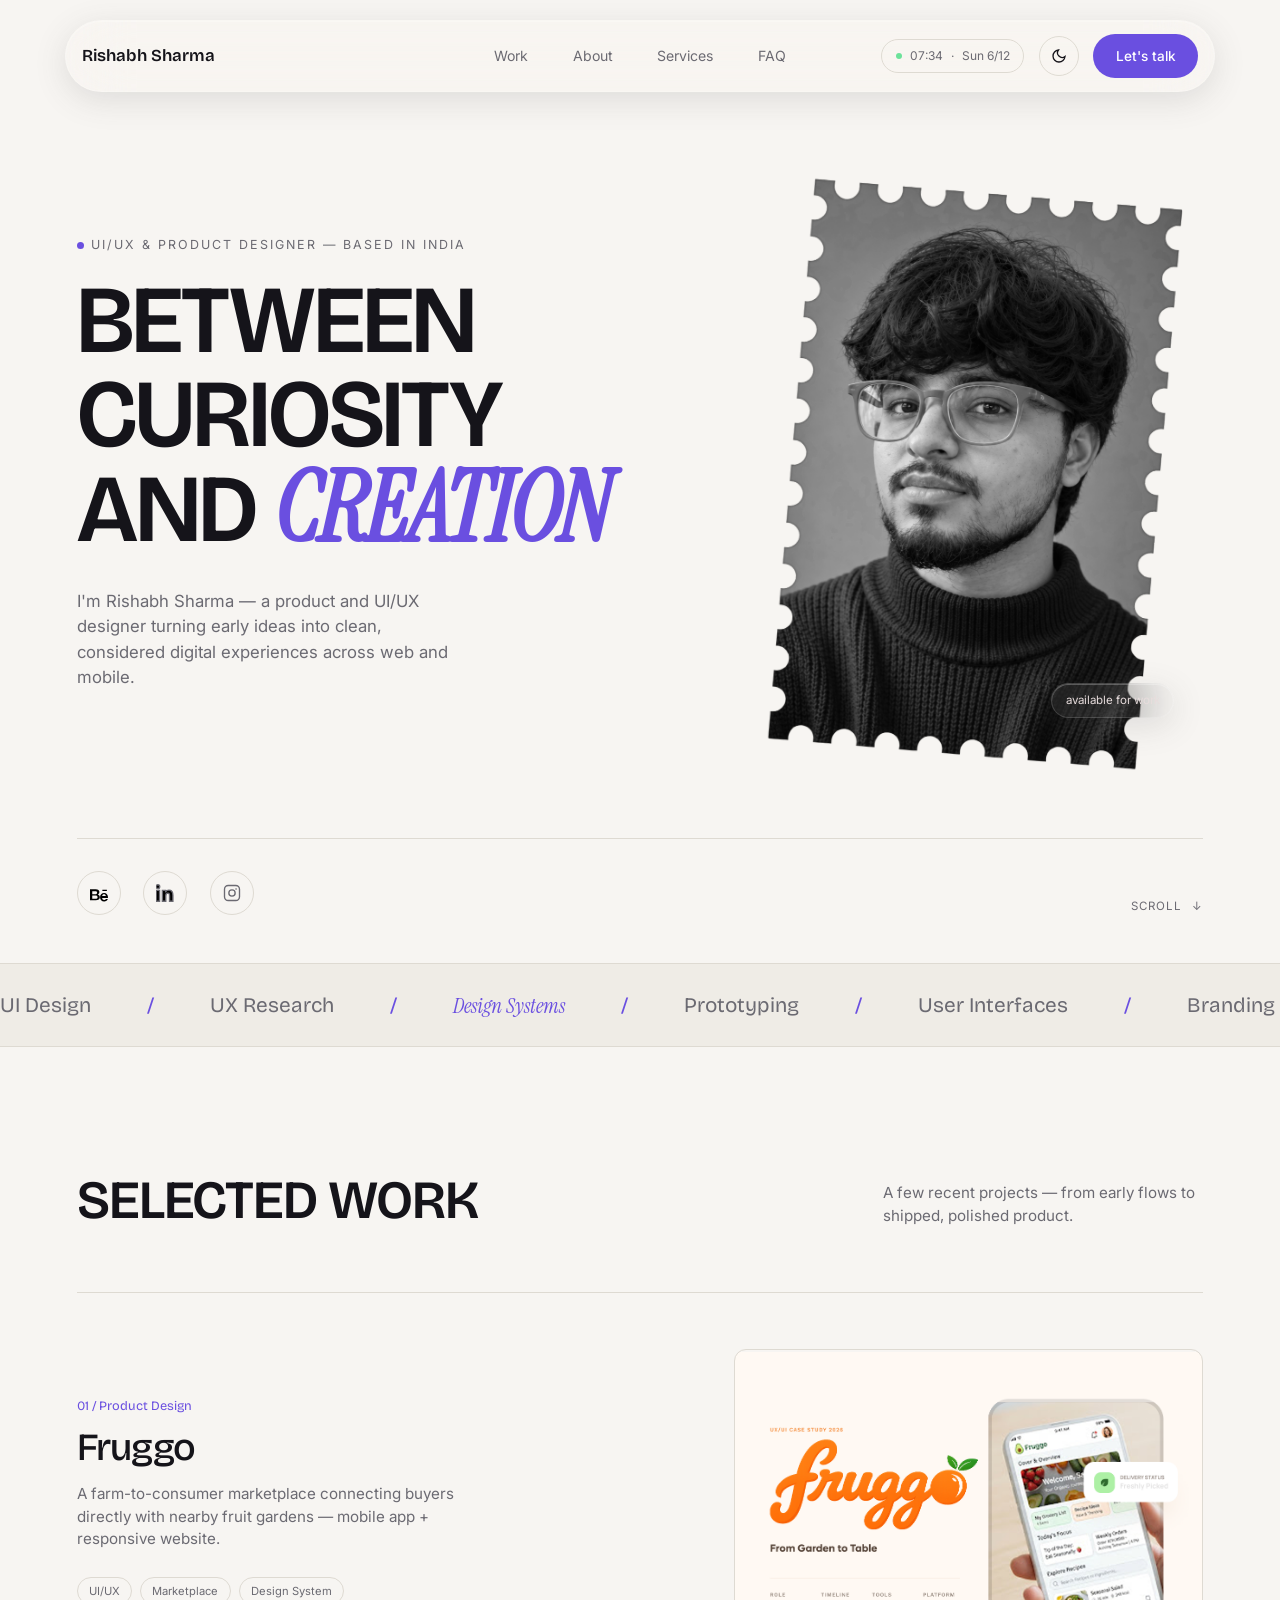
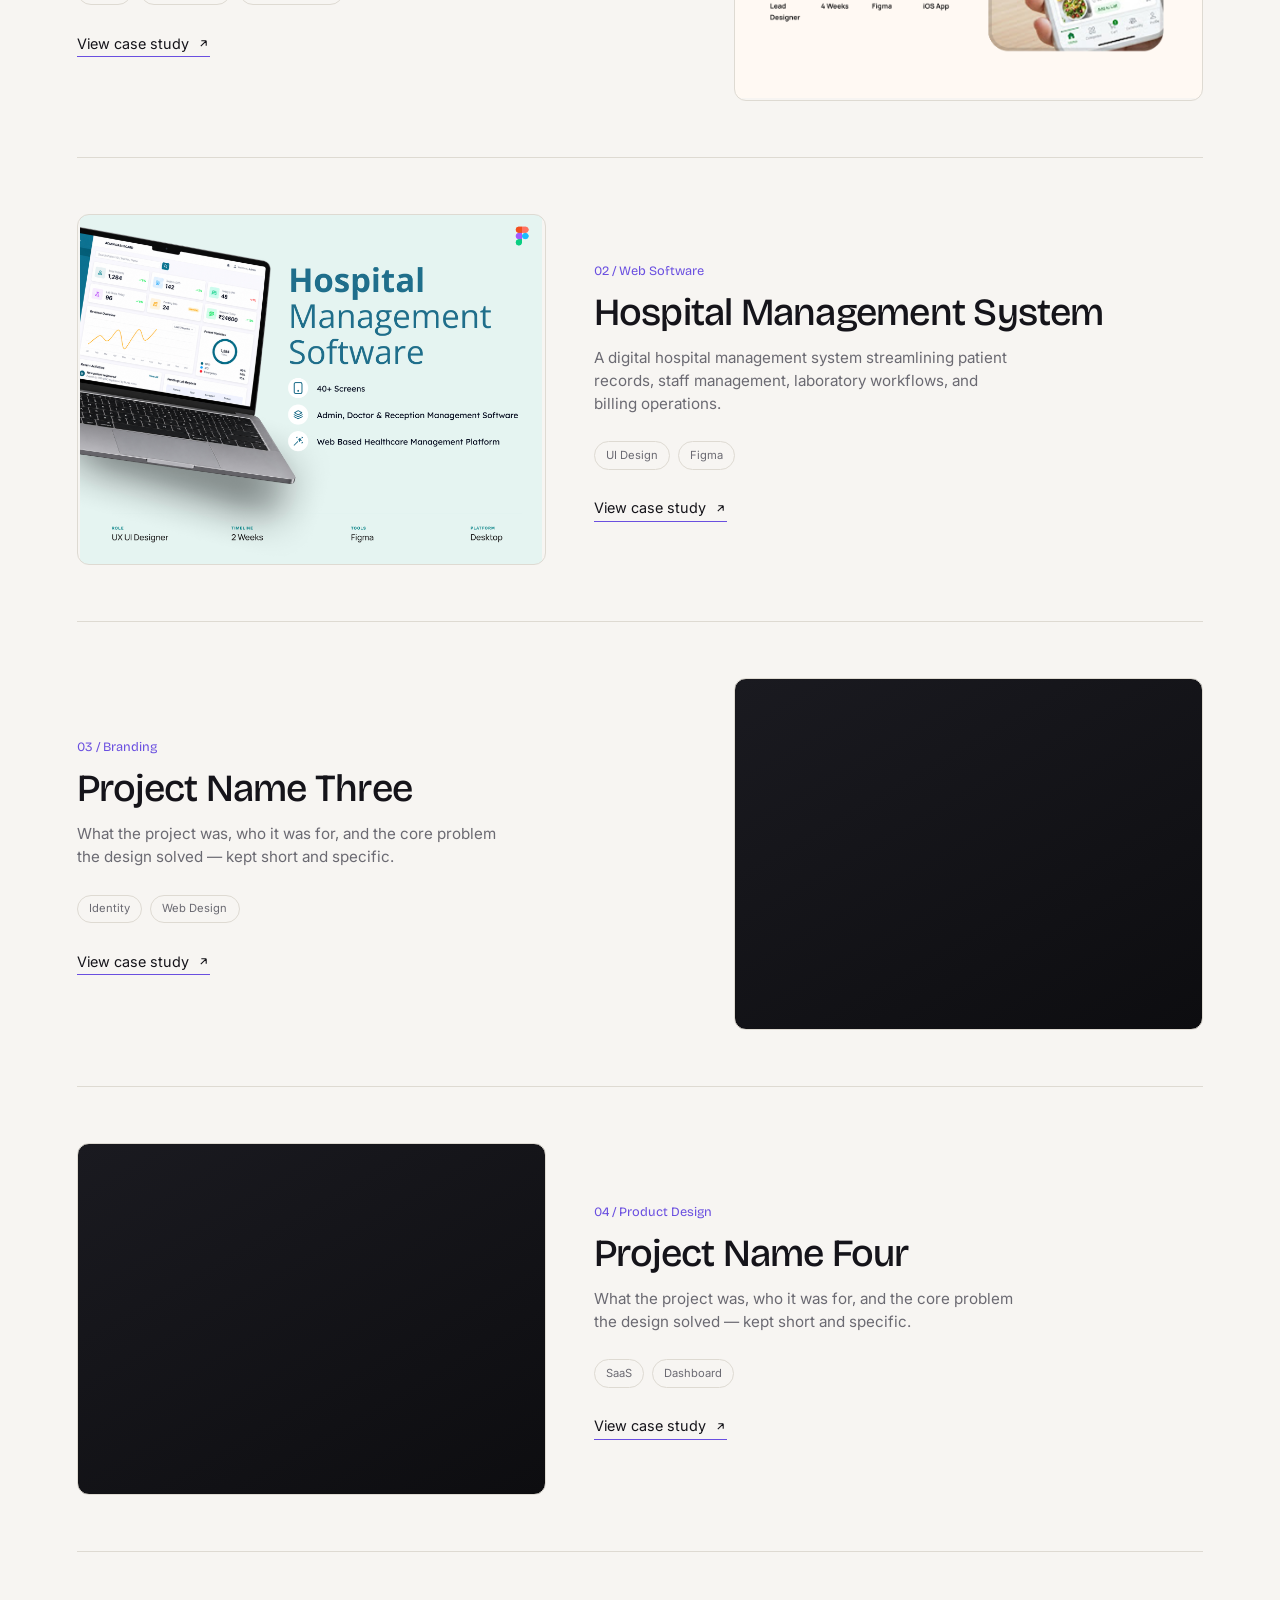
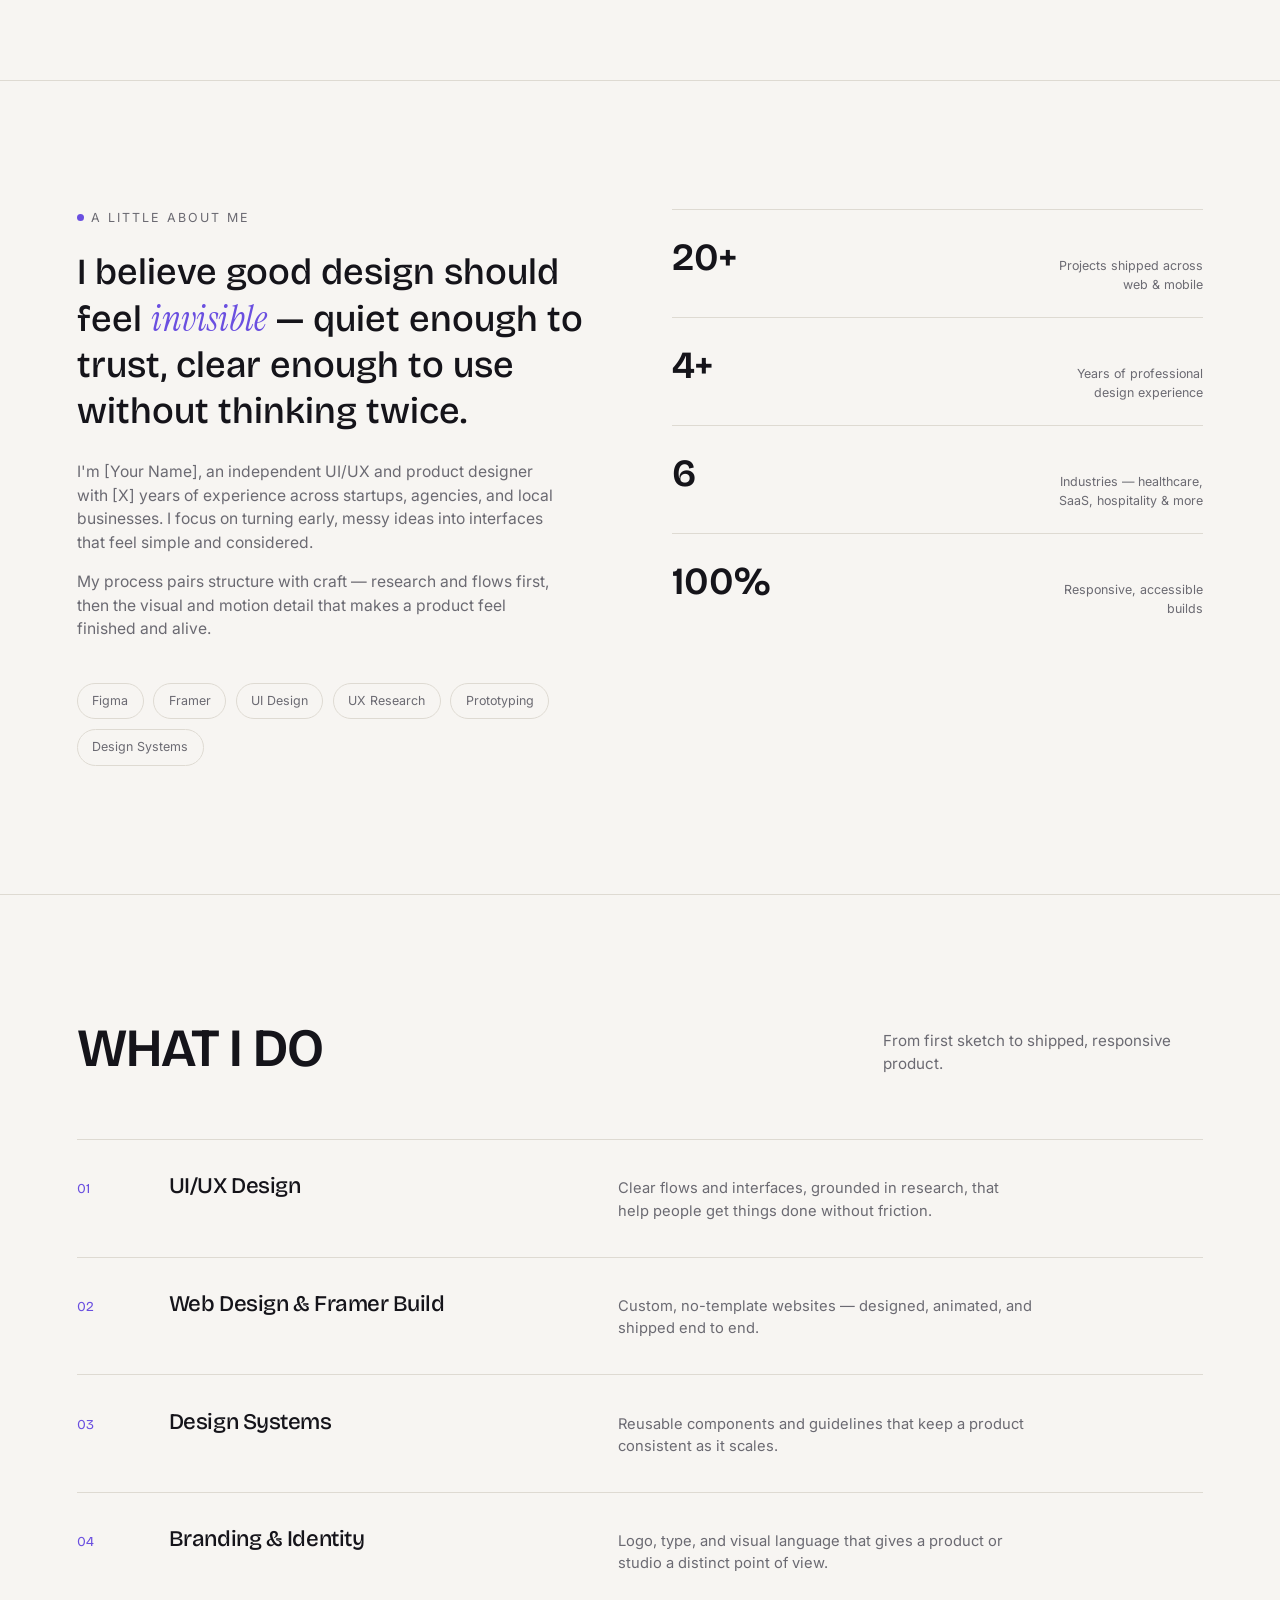
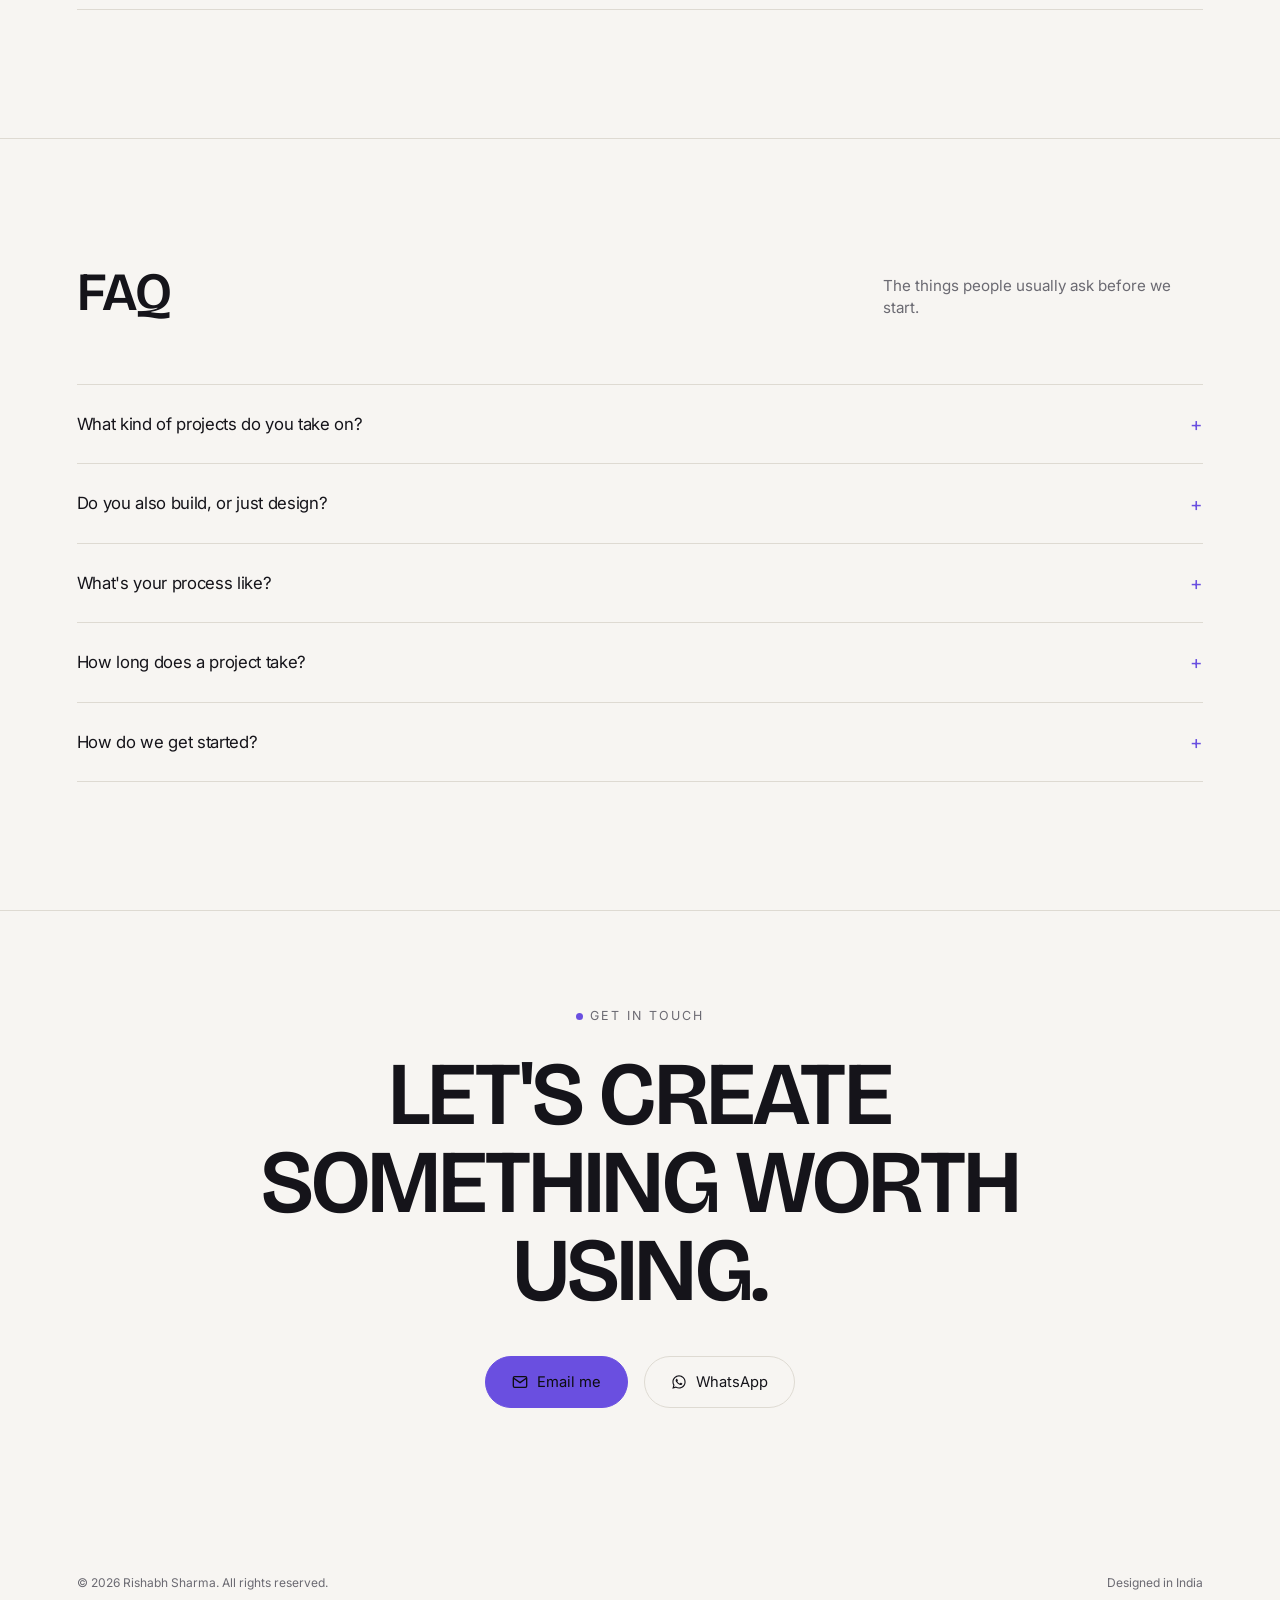
==== commit 7782f3cf: "initial commit" ====
--- a/index.html
+++ b/index.html
@@ -93,22 +93,22 @@
 
           <div class="hero-bottom">
             <div class="hero-socials">
-              <a href="#" aria-label="Behance" target="_blank" rel="noopener">
-                <svg
-                  viewBox="0 0 24 24"
-                  fill="none"
-                  stroke="currentColor"
-                  stroke-width="1.8"
+              <a href="https://www.behance.net/rishabhbhardwaj7" aria-label="Behance" target="_blank" rel="noopener">
+                <svg
+                  viewBox="0 0 24 24"
+                  fill=""
+                  stroke="currentColor"
+                  stroke-width="0"
                 >
                   <path
                     d="M0 7h7.5c3.5 0 5 1.5 5 3.8 0 1.7-.9 2.7-2 3.2 1.5.5 2.6 1.7 2.6 3.6 0 2.6-2 4.1-5.5 4.1H0V7zm3 6.6h4c1.5 0 2.5-.7 2.5-2s-1-1.9-2.5-1.9H3v3.9zm0 6.1h4.3c1.7 0 2.8-.8 2.8-2.2 0-1.4-1-2.2-2.8-2.2H3v4.4zM22.5 9.3h-6v-1.7h6v1.7zM24 17.2c-.2-2.9-1.9-5.3-5.2-5.3-3.2 0-5.4 2.3-5.4 5.7 0 3.4 2.2 5.6 5.5 5.6 2.5 0 4.2-1.3 4.9-3.3h-2.6c-.4.8-1.1 1.3-2.3 1.3-1.6 0-2.6-1-2.7-2.6h7.7c0-.5.1-.9.1-1.4zm-7.8-1.2c.2-1.4 1.1-2.3 2.5-2.3s2.3.9 2.4 2.3h-4.9z"
                   />
                 </svg>
               </a>
-              <a href="#" aria-label="LinkedIn" target="_blank" rel="noopener">
-                <svg
-                  viewBox="0 0 24 24"
-                  fill="none"
+              <a href="https://www.linkedin.com/in/rishab-sharma-in/" aria-label="LinkedIn" target="_blank" rel="noopener">
+                <svg
+                  viewBox="0 0 24 24"
+                  fill=""
                   stroke="currentColor"
                   stroke-width="1.8"
                 >
@@ -117,7 +117,7 @@
                   />
                 </svg>
               </a>
-              <a href="#" aria-label="Instagram" target="_blank" rel="noopener">
+              <a href="https://www.instagram.com/riishuverse/?__d=1impressum" aria-label="Instagram" target="_blank" rel="noopener">
                 <svg
                   viewBox="0 0 24 24"
                   fill="none"
@@ -173,7 +173,7 @@
           </div>
 
           <div class="work-item reveal-left">
-            <div class="work-media"></div>
+            <div class="work-media1"></div>
             <div class="work-info">
               <span class="idx">01 / Product Design</span>
               <h3>Fruggo</h3>
@@ -200,18 +200,17 @@
           </div>
 
           <div class="work-item reveal-right">
-            <div class="work-media"></div>
+            <div class="work-media2"></div>
             <div class="work-info">
-              <span class="idx">02 / Web Design</span>
-              <h3>Project Name Two</h3>
-              <p>
-                What the project was, who it was for, and the core problem the
-                design solved — kept short and specific.
+              <span class="idx">02 / Web Software</span>
+              <h3>Hospital Management System</h3>
+              <p>
+                A digital hospital management system streamlining patient records, staff management, laboratory workflows, and billing operations.
               </p>
               <div class="work-tags">
-                <span>Web Design</span><span>Framer Build</span>
-              </div>
-              <a class="work-link" href="#"
+                <span>UI Design</span><span>Figma</span>
+              </div>
+              <a class="work-link" href="https://www.behance.net/gallery/255637361/Hospital-Managment-System-Software-UX-UI-Case-Study"
                 >View case study
                 <svg
                   viewBox="0 0 24 24"
@@ -226,7 +225,7 @@
           </div>
 
           <div class="work-item reveal-left">
-            <div class="work-media"></div>
+            <div class="work-media3"></div>
             <div class="work-info">
               <span class="idx">03 / Branding</span>
               <h3>Project Name Three</h3>
@@ -252,7 +251,7 @@
           </div>
 
           <div class="work-item reveal-right">
-            <div class="work-media"></div>
+            <div class="work-media4"></div>
             <div class="work-info">
               <span class="idx">04 / Product Design</span>
               <h3>Project Name Four</h3>
@@ -458,12 +457,9 @@
           <h2 class="reveal" style="margin-top: 1.4rem">
             Let's create something worth using.
           </h2>
-          <a href="mailto:you@example.com" class="contact-email reveal"
-            >you@example.com</a
-          >
-
+         
           <div class="contact-ctas reveal">
-            <a href="mailto:you@example.com" class="primary">
+            <a href="mailto:rishabhsharma88996@gmail.com" class="primary">
               <svg
                 viewBox="0 0 24 24"
                 fill="none"
@@ -477,7 +473,7 @@
               Email me
             </a>
             <a
-              href="https://wa.me/910000000000"
+              href="https://wa.me/917906622859"
               target="_blank"
               rel="noopener"
               class="whatsapp"
@@ -491,19 +487,19 @@
             </a>
           </div>
 
-          <div class="contact-socials reveal">
+          <!-- <div class="contact-socials reveal">
             <a href="#">LinkedIn</a>
             <a href="#">Dribbble</a>
             <a href="#">Behance</a>
             <a href="#">Instagram</a>
-          </div>
+          </div> -->
         </div>
       </section>
     </main>
 
     <footer>
-      <span>© 2026 [Your Name]. All rights reserved.</span>
-      <span>Designed in [Your City]</span>
+      <span>© 2026 Rishabh Sharma. All rights reserved.</span>
+      <span>Designed in India</span>
     </footer>
 
     <script src="script.js"></script>
--- a/style.css
+++ b/style.css
@@ -463,15 +463,18 @@
         font-size: 1.05rem;
         color: var(--fg-dim);
         max-width: 36ch;
-      }
+      } 
       .hero-portrait {
         aspect-ratio: 3/4;
-        background-image: url("Portrait.png");
+        background-image: url("herosecimgg.png");
         background-size: cover;
         background-position: center;
+        background-size: 92%;
         background-repeat: no-repeat;
         position: relative;
         overflow: hidden;
+        margin-top: 30px;
+        animation: float 5s ease-in-out infinite;
       }
 
       .hero-portrait::before {
@@ -499,8 +502,8 @@
   }*/
       .hero-tag {
         position: absolute;
-        bottom: 1rem;
-        left: 1rem;
+        bottom: 4rem;
+        left: 19rem;
         background: rgba(255, 255, 255, 0.08);
         backdrop-filter: blur(30px) saturate(180%);
         -webkit-backdrop-filter: blur(30px) saturate(180%);
@@ -514,7 +517,7 @@
         padding: 0.5rem 0.85rem;
 
         font-size: 0.72rem;
-        color: var(--fg-dim);
+        color: rgb(231, 220, 220);
       }
       .hero-bottom {
         display: flex;
@@ -575,7 +578,19 @@
           transform: translateY(6px);
         }
       }
-
+      @keyframes float {
+  0% {
+    transform: translateY(0px);
+  }
+
+  50% {
+    transform: translateY(-15px);
+  }
+
+  100% {
+    transform: translateY(0px);
+  }
+}
       @media (max-width: 820px) {
         .hero-top {
           grid-template-columns: 1fr;
@@ -673,10 +688,64 @@
       .work-item:nth-child(even) {
         grid-template-columns: 1.3fr 1fr;
       }
-      .work-item:nth-child(even) .work-media {
+      .work-item:nth-child(even) .work-media1 {
         order: 2;
       }
-      .work-media {
+        .work-item:nth-child(even) .work-media3 {
+        order: 2;
+      }
+      
+      .work-media1 {
+        background-image: url("hsfruggo.png");
+background-size: contain;
+background-repeat: no-repeat;
+background-position: center;
+        aspect-ratio: 4/3;
+        border: 1px solid var(--line);
+        border-radius: 12px;
+        overflow: hidden;
+        position: relative;
+        transition: transform 0.5s cubic-bezier(0.16, 1, 0.3, 1);
+      }
+      .work-item:hover .work-media1 {
+        transform: scale(1.02);
+      }
+      .work-media1::before {
+        position: absolute;
+        inset: 0;
+        display: flex;
+        align-items: center;
+        justify-content: center;
+        color: var(--fg-dim);
+        font-size: 0.75rem;
+      }
+      .work-media2 {
+        background-image: url("hms1.jpg");
+        background-size: contain;
+background-repeat: no-repeat;
+background-position: center;
+        aspect-ratio: 4/3;
+        /* background: linear-gradient(150deg, #1a1a20, #0d0d10); */
+        border: 1px solid var(--line);
+        border-radius: 12px;
+        overflow: hidden;
+        position: relative;
+        transition: transform 0.5s cubic-bezier(0.16, 1, 0.3, 1);
+      }
+      .work-item:hover .work-media2 {
+        transform: scale(1.02);
+      }
+      .work-media2::before {
+        position: absolute;
+        inset: 0;
+        display: flex;
+        align-items: center;
+        justify-content: center;
+        color: var(--fg-dim);
+        font-size: 0.75rem;
+      }
+      
+      .work-media3 {
         aspect-ratio: 4/3;
         background: linear-gradient(150deg, #1a1a20, #0d0d10);
         border: 1px solid var(--line);
@@ -685,11 +754,34 @@
         position: relative;
         transition: transform 0.5s cubic-bezier(0.16, 1, 0.3, 1);
       }
-      .work-item:hover .work-media {
+      .work-item:hover .work-media3 {
         transform: scale(1.02);
       }
-      .work-media::before {
-        content: "[ project visual ]";
+      .work-media3::before {
+        background-image: url("Portrait.png");
+        position: absolute;
+        inset: 0;
+        display: flex;
+        align-items: center;
+        justify-content: center;
+        color: var(--fg-dim);
+        font-size: 0.75rem;
+      }
+      
+      .work-media4 {
+        aspect-ratio: 4/3;
+        background: linear-gradient(150deg, #1a1a20, #0d0d10);
+        border: 1px solid var(--line);
+        border-radius: 12px;
+        overflow: hidden;
+        position: relative;
+        transition: transform 0.5s cubic-bezier(0.16, 1, 0.3, 1);
+      }
+      .work-item:hover .work-media4 {
+        transform: scale(1.02);
+      }
+      .work-media4::before {
+        background-image: url("Portrait.png");
         position: absolute;
         inset: 0;
         display: flex;
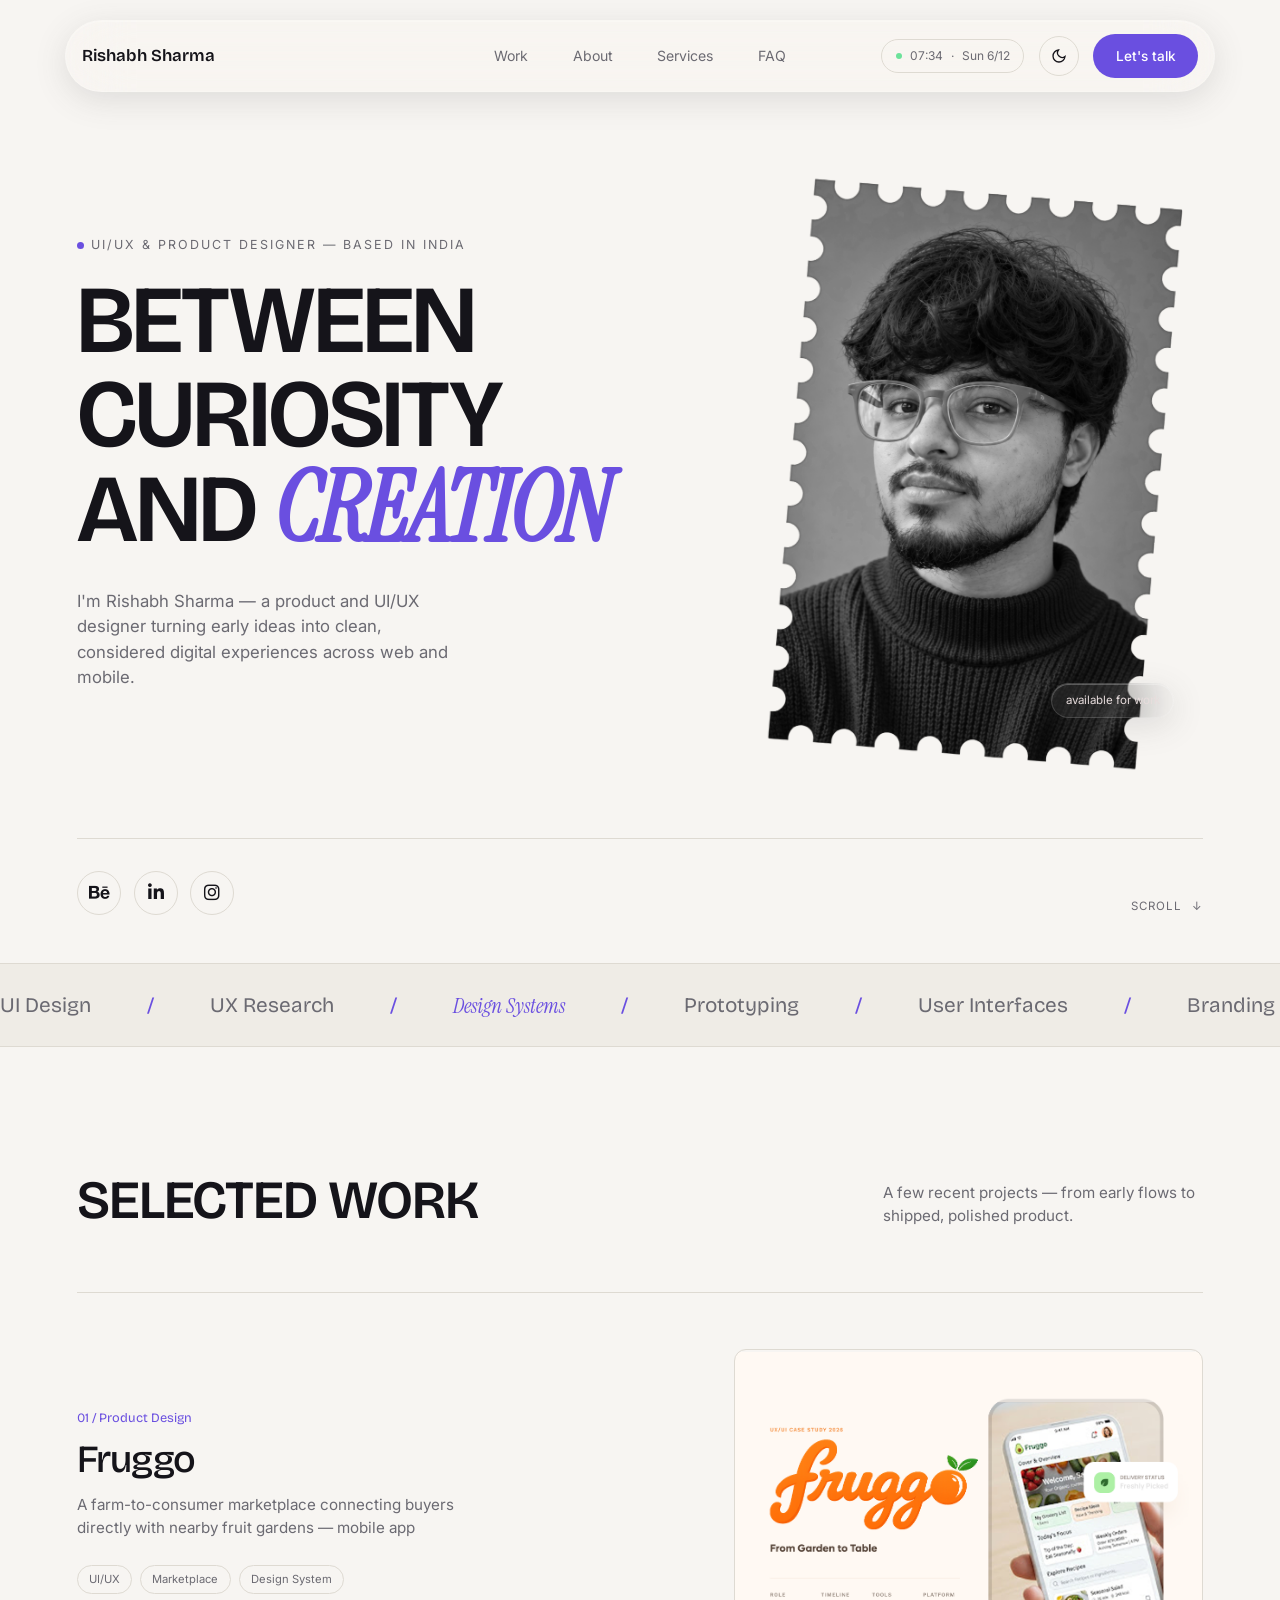
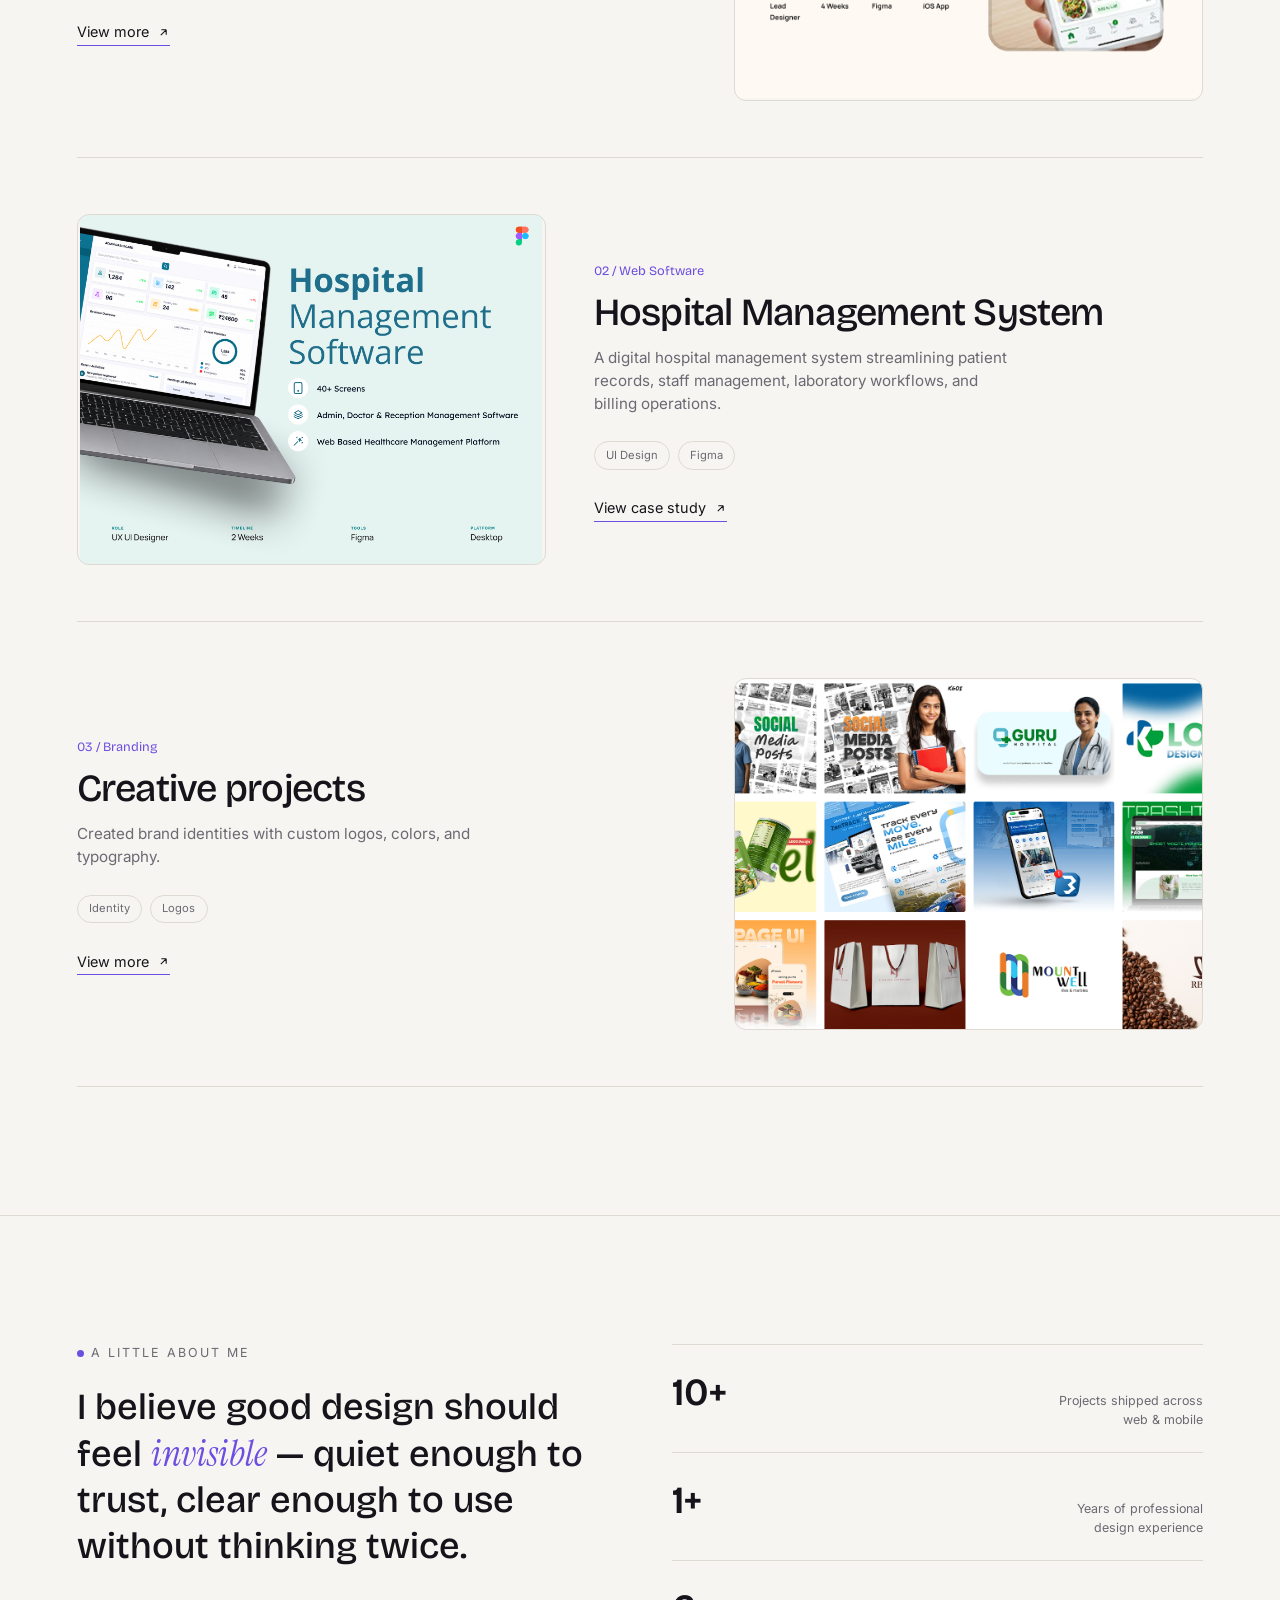
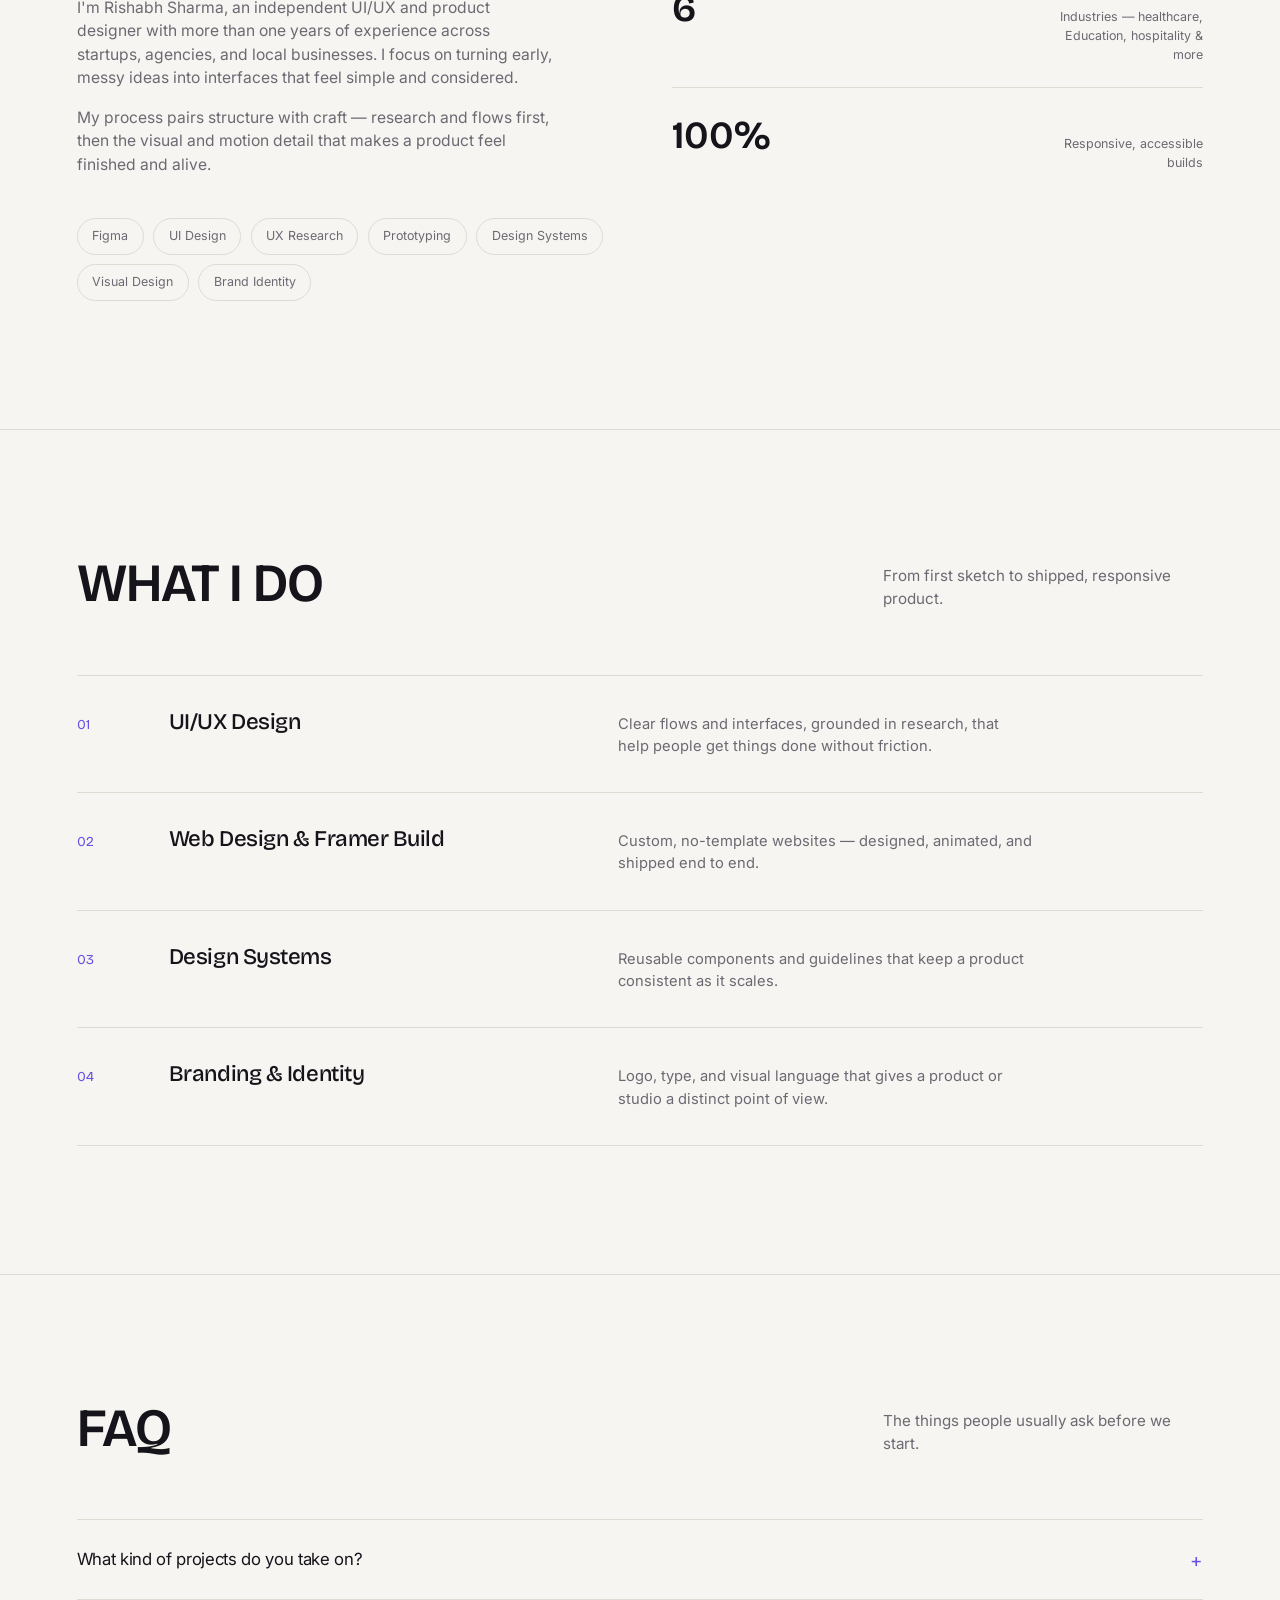
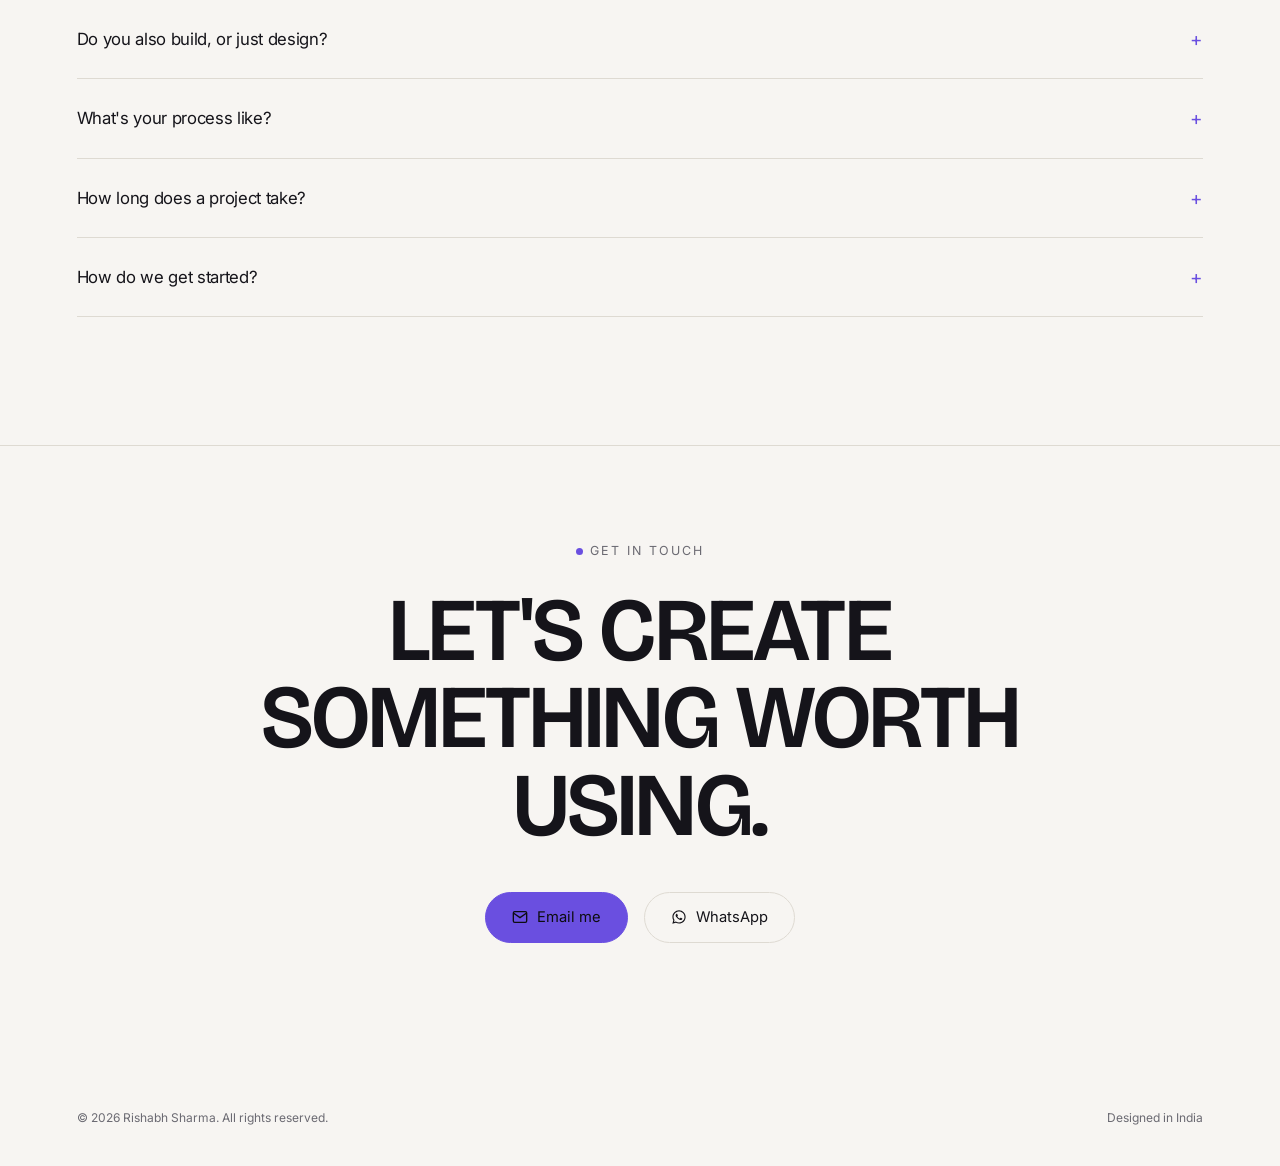
==== commit 8b3ffcbf: "initial commit" ====
--- a/index.html
+++ b/index.html
@@ -11,6 +11,9 @@
 
     <link rel="preconnect" href="https://fonts.googleapis.com" />
     <link rel="preconnect" href="https://fonts.gstatic.com" crossorigin />
+    <link
+rel="stylesheet"
+href="https://cdnjs.cloudflare.com/ajax/libs/font-awesome/6.7.2/css/all.min.css">
     <link
       href="https://fonts.googleapis.com/css2?family=Bricolage+Grotesque:opsz,wght@12..96,300;12..96,400;12..96,500;12..96,600;12..96,700;12..96,800&family=Instrument+Serif:ital@0;1&family=Inter:wght@400;500;600&display=swap"
       rel="stylesheet"
@@ -93,49 +96,20 @@
 
           <div class="hero-bottom">
             <div class="hero-socials">
-              <a href="https://www.behance.net/rishabhbhardwaj7" aria-label="Behance" target="_blank" rel="noopener">
-                <svg
-                  viewBox="0 0 24 24"
-                  fill=""
-                  stroke="currentColor"
-                  stroke-width="0"
-                >
-                  <path
-                    d="M0 7h7.5c3.5 0 5 1.5 5 3.8 0 1.7-.9 2.7-2 3.2 1.5.5 2.6 1.7 2.6 3.6 0 2.6-2 4.1-5.5 4.1H0V7zm3 6.6h4c1.5 0 2.5-.7 2.5-2s-1-1.9-2.5-1.9H3v3.9zm0 6.1h4.3c1.7 0 2.8-.8 2.8-2.2 0-1.4-1-2.2-2.8-2.2H3v4.4zM22.5 9.3h-6v-1.7h6v1.7zM24 17.2c-.2-2.9-1.9-5.3-5.2-5.3-3.2 0-5.4 2.3-5.4 5.7 0 3.4 2.2 5.6 5.5 5.6 2.5 0 4.2-1.3 4.9-3.3h-2.6c-.4.8-1.1 1.3-2.3 1.3-1.6 0-2.6-1-2.7-2.6h7.7c0-.5.1-.9.1-1.4zm-7.8-1.2c.2-1.4 1.1-2.3 2.5-2.3s2.3.9 2.4 2.3h-4.9z"
-                  />
-                </svg>
-              </a>
-              <a href="https://www.linkedin.com/in/rishab-sharma-in/" aria-label="LinkedIn" target="_blank" rel="noopener">
-                <svg
-                  viewBox="0 0 24 24"
-                  fill=""
-                  stroke="currentColor"
-                  stroke-width="1.8"
-                >
-                  <path
-                    d="M4.98 3.5C4.98 4.88 3.87 6 2.5 6S0 4.88 0 3.5 1.12 1 2.5 1s2.48 1.12 2.48 2.5zM.24 8.5h4.5V23H.24V8.5zM8.5 8.5h4.32v1.98h.06c.6-1.13 2.07-2.32 4.26-2.32 4.56 0 5.4 3 5.4 6.9V23h-4.5v-6.98c0-1.66-.03-3.8-2.32-3.8-2.32 0-2.68 1.81-2.68 3.68V23H8.5V8.5z"
-                  />
-                </svg>
-              </a>
-              <a href="https://www.instagram.com/riishuverse/?__d=1impressum" aria-label="Instagram" target="_blank" rel="noopener">
-                <svg
-                  viewBox="0 0 24 24"
-                  fill="none"
-                  stroke="currentColor"
-                  stroke-width="1.8"
-                >
-                  <rect x="2" y="2" width="20" height="20" rx="5" />
-                  <circle cx="12" cy="12" r="4.2" />
-                  <circle
-                    cx="17.4"
-                    cy="6.6"
-                    r="1.1"
-                    fill="currentColor"
-                    stroke="none"
-                  />
-                </svg>
-              </a>
-            </div>
+
+  <a href="https://www.behance.net/rishabhbhardwaj7">
+    <i class="fa-brands fa-behance"></i>
+  </a>
+
+  <a href="https://www.linkedin.com/in/rishab-sharma-in/">
+    <i class="fa-brands fa-linkedin-in"></i>
+  </a>
+
+  <a href="https://www.instagram.com/riishuverse/?__d=1impressum">
+    <i class="fa-brands fa-instagram"></i>
+  </a>
+
+</div>
             <div class="scroll-cue">Scroll <span class="arrow">↓</span></div>
           </div>
         </div>
@@ -179,14 +153,14 @@
               <h3>Fruggo</h3>
               <p>
                 A farm-to-consumer marketplace connecting buyers directly with
-                nearby fruit gardens — mobile app + responsive website.
+                nearby fruit gardens — mobile app
               </p>
               <div class="work-tags">
                 <span>UI/UX</span><span>Marketplace</span
                 ><span>Design System</span>
               </div>
-              <a class="work-link" href="case-study-fruggo.html"
-                >View case study
+              <a class="work-link" href="https://www.figma.com/design/lBKmf9HCR30NzqvfGy1e73/fruggo?node-id=144-39&t=Cj4uU7PwxHM1ZgoE-1"
+                >View more
                 <svg
                   viewBox="0 0 24 24"
                   fill="none"
@@ -228,13 +202,38 @@
             <div class="work-media3"></div>
             <div class="work-info">
               <span class="idx">03 / Branding</span>
-              <h3>Project Name Three</h3>
+              <h3>Creative projects</h3>
+              <p>
+                Created brand identities with custom logos, colors, and typography. 
+              </p>
+              <div class="work-tags">
+                <span>Identity</span><span>Logos</span>
+              </div>
+              <a class="work-link" href="https://www.behance.net/rishabhbhardwaj7"
+                >View more
+                <svg
+                  viewBox="0 0 24 24"
+                  fill="none"
+                  stroke="currentColor"
+                  stroke-width="2"
+                >
+                  <path d="M7 17L17 7M17 7H8M17 7V16" />
+                </svg>
+              </a>
+            </div>
+          </div>
+
+          <!-- <div class="work-item reveal-right">
+            <div class="work-media4"></div>
+            <div class="work-info">
+              <span class="idx">04 / Product Design</span>
+              <h3>Project Name Four</h3>
               <p>
                 What the project was, who it was for, and the core problem the
                 design solved — kept short and specific.
               </p>
               <div class="work-tags">
-                <span>Identity</span><span>Web Design</span>
+                <span>SaaS</span><span>Dashboard</span>
               </div>
               <a class="work-link" href="#"
                 >View case study
@@ -248,33 +247,7 @@
                 </svg>
               </a>
             </div>
-          </div>
-
-          <div class="work-item reveal-right">
-            <div class="work-media4"></div>
-            <div class="work-info">
-              <span class="idx">04 / Product Design</span>
-              <h3>Project Name Four</h3>
-              <p>
-                What the project was, who it was for, and the core problem the
-                design solved — kept short and specific.
-              </p>
-              <div class="work-tags">
-                <span>SaaS</span><span>Dashboard</span>
-              </div>
-              <a class="work-link" href="#"
-                >View case study
-                <svg
-                  viewBox="0 0 24 24"
-                  fill="none"
-                  stroke="currentColor"
-                  stroke-width="2"
-                >
-                  <path d="M7 17L17 7M17 7H8M17 7V16" />
-                </svg>
-              </a>
-            </div>
-          </div>
+          </div> -->
         </div>
       </section>
 
@@ -289,8 +262,8 @@
                 enough to trust, clear enough to use without thinking twice.
               </p>
               <p class="about-body reveal">
-                I'm [Your Name], an independent UI/UX and product designer with
-                [X] years of experience across startups, agencies, and local
+                I'm Rishabh Sharma, an independent UI/UX and product designer with
+                more than one years of experience across startups, agencies, and local
                 businesses. I focus on turning early, messy ideas into
                 interfaces that feel simple and considered.
               </p>
@@ -300,20 +273,20 @@
                 feel finished and alive.
               </p>
               <div class="about-skills reveal stagger">
-                <span>Figma</span><span>Framer</span><span>UI Design</span
+                <span>Figma</span><span>UI Design</span
                 ><span>UX Research</span><span>Prototyping</span
-                ><span>Design Systems</span>
+                ><span>Design Systems</span><span>Visual Design</span><span>Brand Identity</span>
               </div>
             </div>
             <div class="about-stack reveal">
               <div class="about-stat">
-                <span class="num">20+</span
+                <span class="num">10+</span
                 ><span class="label"
                   >Projects shipped across web &amp; mobile</span
                 >
               </div>
               <div class="about-stat">
-                <span class="num">4+</span
+                <span class="num">1+</span
                 ><span class="label"
                   >Years of professional design experience</span
                 >
@@ -321,7 +294,7 @@
               <div class="about-stat">
                 <span class="num">6</span
                 ><span class="label"
-                  >Industries — healthcare, SaaS, hospitality &amp; more</span
+                  >Industries — healthcare, Education, hospitality &amp; more</span
                 >
               </div>
               <div class="about-stat">
--- a/style.css
+++ b/style.css
@@ -531,32 +531,63 @@
         display: flex;
         gap: 1.4rem;
         align-items: center;
-      }
-      .hero-socials a {
-        width: 44px;
-        height: 44px;
-        border-radius: 50%;
-        border: 1px solid var(--line);
-        display: flex;
-        align-items: center;
-        justify-content: center;
-        color: var(--fg-dim);
-        transition:
-          transform 0.3s cubic-bezier(0.16, 1, 0.3, 1),
-          color 0.2s ease,
-          border-color 0.2s ease,
-          background 0.2s ease;
-      }
-      .hero-socials a svg {
-        width: 18px;
-        height: 18px;
-      }
-      .hero-socials a:hover {
-        color: var(--accent);
-        border-color: var(--accent);
-        transform: translateY(-4px) rotate(-6deg);
-        background: var(--bg-alt);
-      }
+      }/* Social Icons */
+
+.hero-socials {
+  display: flex;
+  gap: 0.8rem;
+}
+
+.hero-socials a {
+  width: 44px;
+  height: 44px;
+
+  border-radius: 50%;
+  border: 1px solid var(--line);
+
+  display: flex;
+  align-items: center;
+  justify-content: center;
+
+  color: var(--fg);
+
+  transition:
+    transform 0.3s cubic-bezier(0.16, 1, 0.3, 1),
+    color 0.2s ease,
+    border-color 0.2s ease,
+    background 0.2s ease,
+    box-shadow 0.3s ease;
+}
+
+/* Font Awesome Icons */
+
+.hero-socials a i {
+  font-size: 18px;
+  line-height: 1;
+}
+
+/* Hover */
+
+.hero-socials a:hover {
+  color: var(--accent);
+  border-color: var(--accent);
+
+  transform: translateY(-4px) rotate(-6deg);
+
+  box-shadow: 0 8px 20px rgba(124, 92, 255, 0.15);
+}
+
+/* Light Theme */
+
+html[data-theme="light"] .hero-socials a {
+  color: #000;
+}
+
+/* Dark Theme */
+
+html[data-theme="dark"] .hero-socials a {
+  color: #fff;
+}
       .scroll-cue {
         font-size: 0.72rem;
         color: var(--fg-dim);
@@ -596,9 +627,14 @@
           grid-template-columns: 1fr;
         }
         .hero-portrait {
-          aspect-ratio: 10/10;
+          aspect-ratio: 6/8;
           order: -1;
-        }
+          margin-top: 0;
+        }
+         .hero-tag {
+        bottom: 3rem;
+        left: 13rem;
+      }
         .hero-bottom {
           flex-direction: column;
           align-items: flex-start;
@@ -747,7 +783,11 @@
       
       .work-media3 {
         aspect-ratio: 4/3;
-        background: linear-gradient(150deg, #1a1a20, #0d0d10);
+        background-image: url("crpr.png");
+    background-size: cover;
+background-repeat: no-repeat;
+background-position: center;
+        
         border: 1px solid var(--line);
         border-radius: 12px;
         overflow: hidden;
@@ -758,7 +798,7 @@
         transform: scale(1.02);
       }
       .work-media3::before {
-        background-image: url("Portrait.png");
+        
         position: absolute;
         inset: 0;
         display: flex;
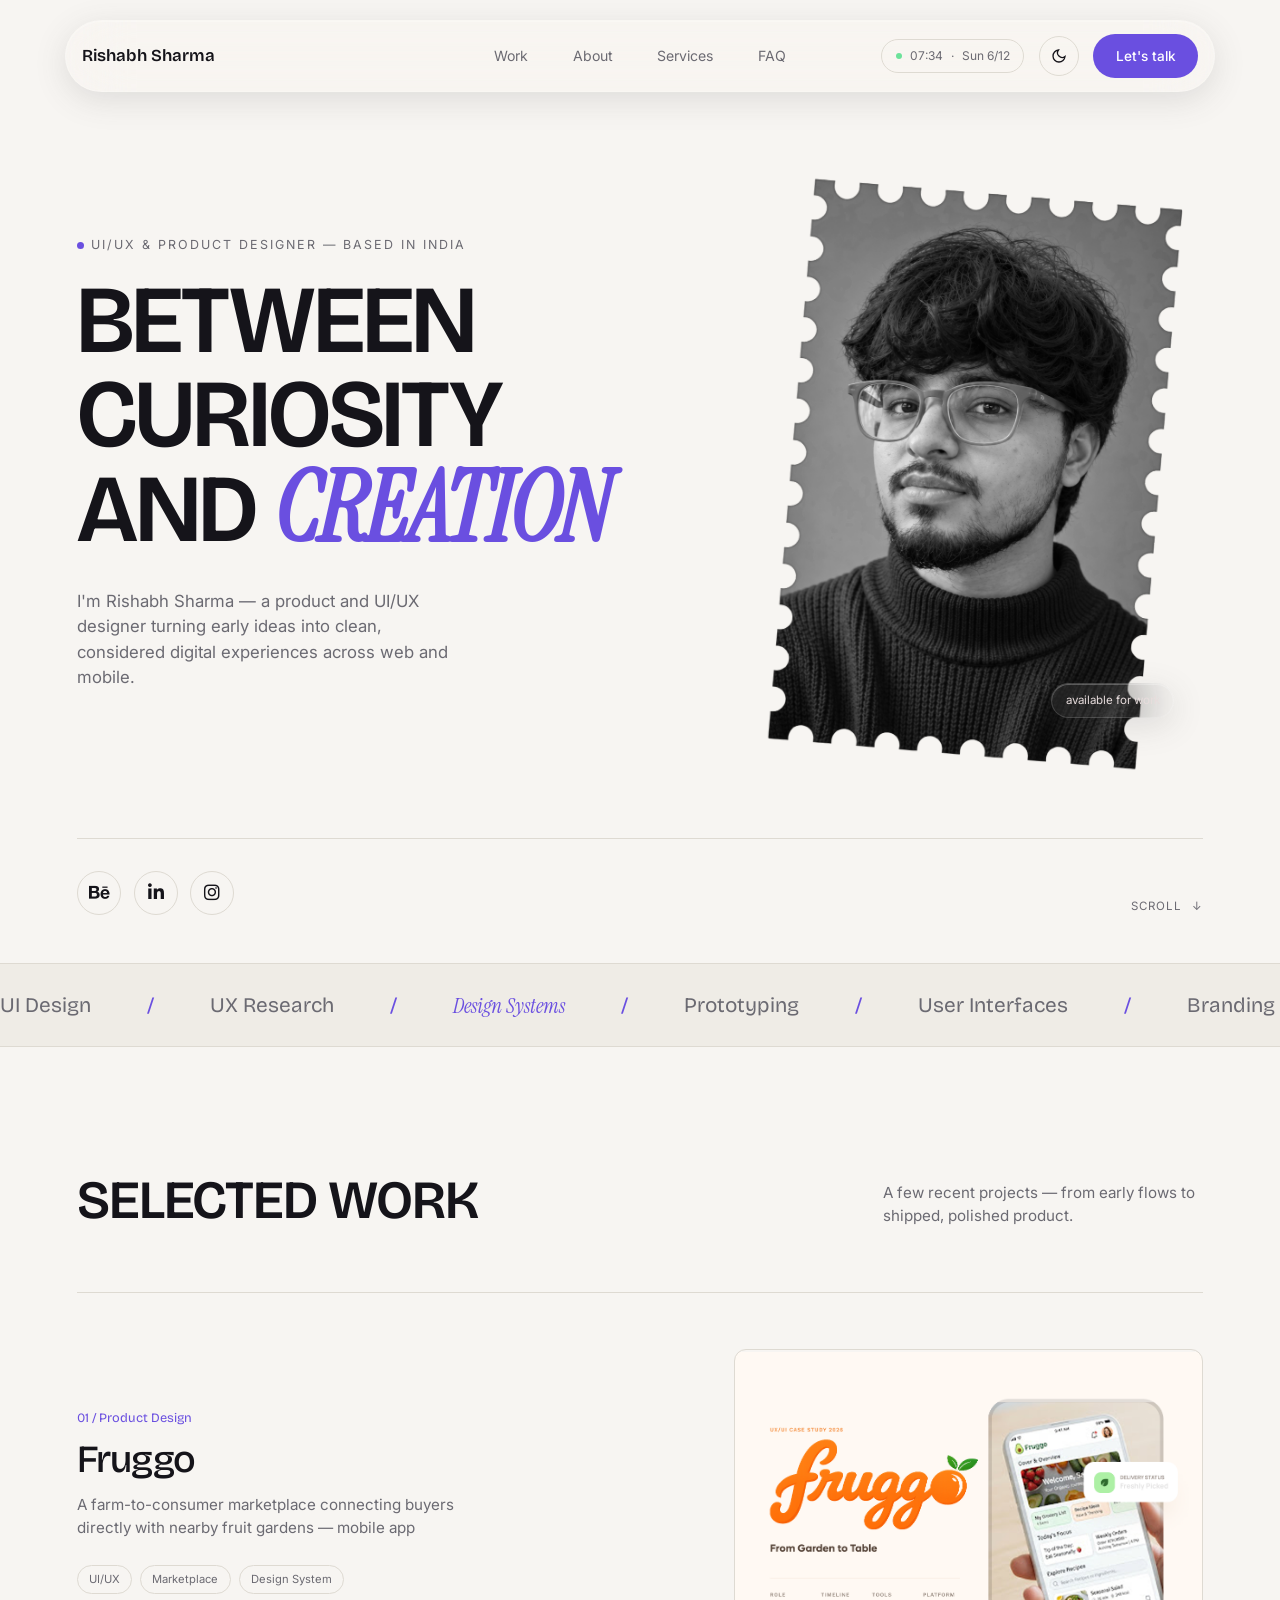
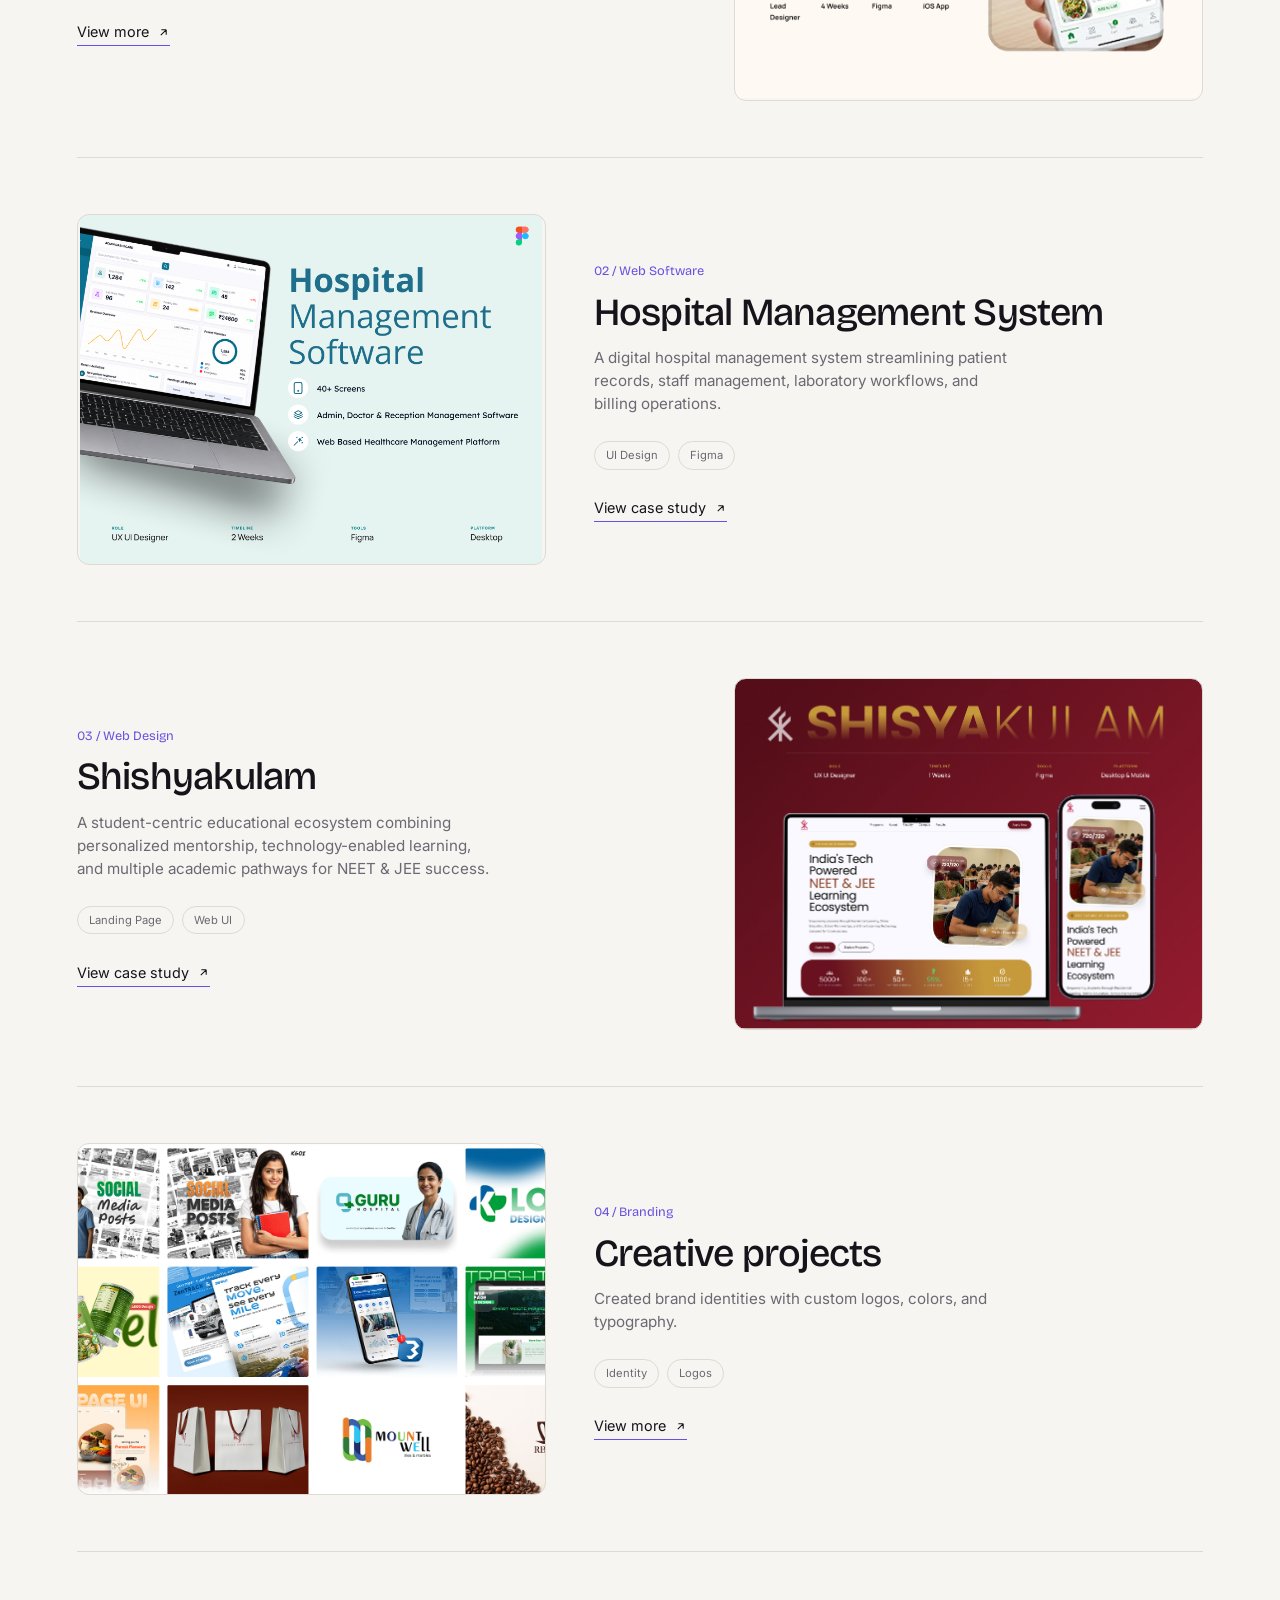
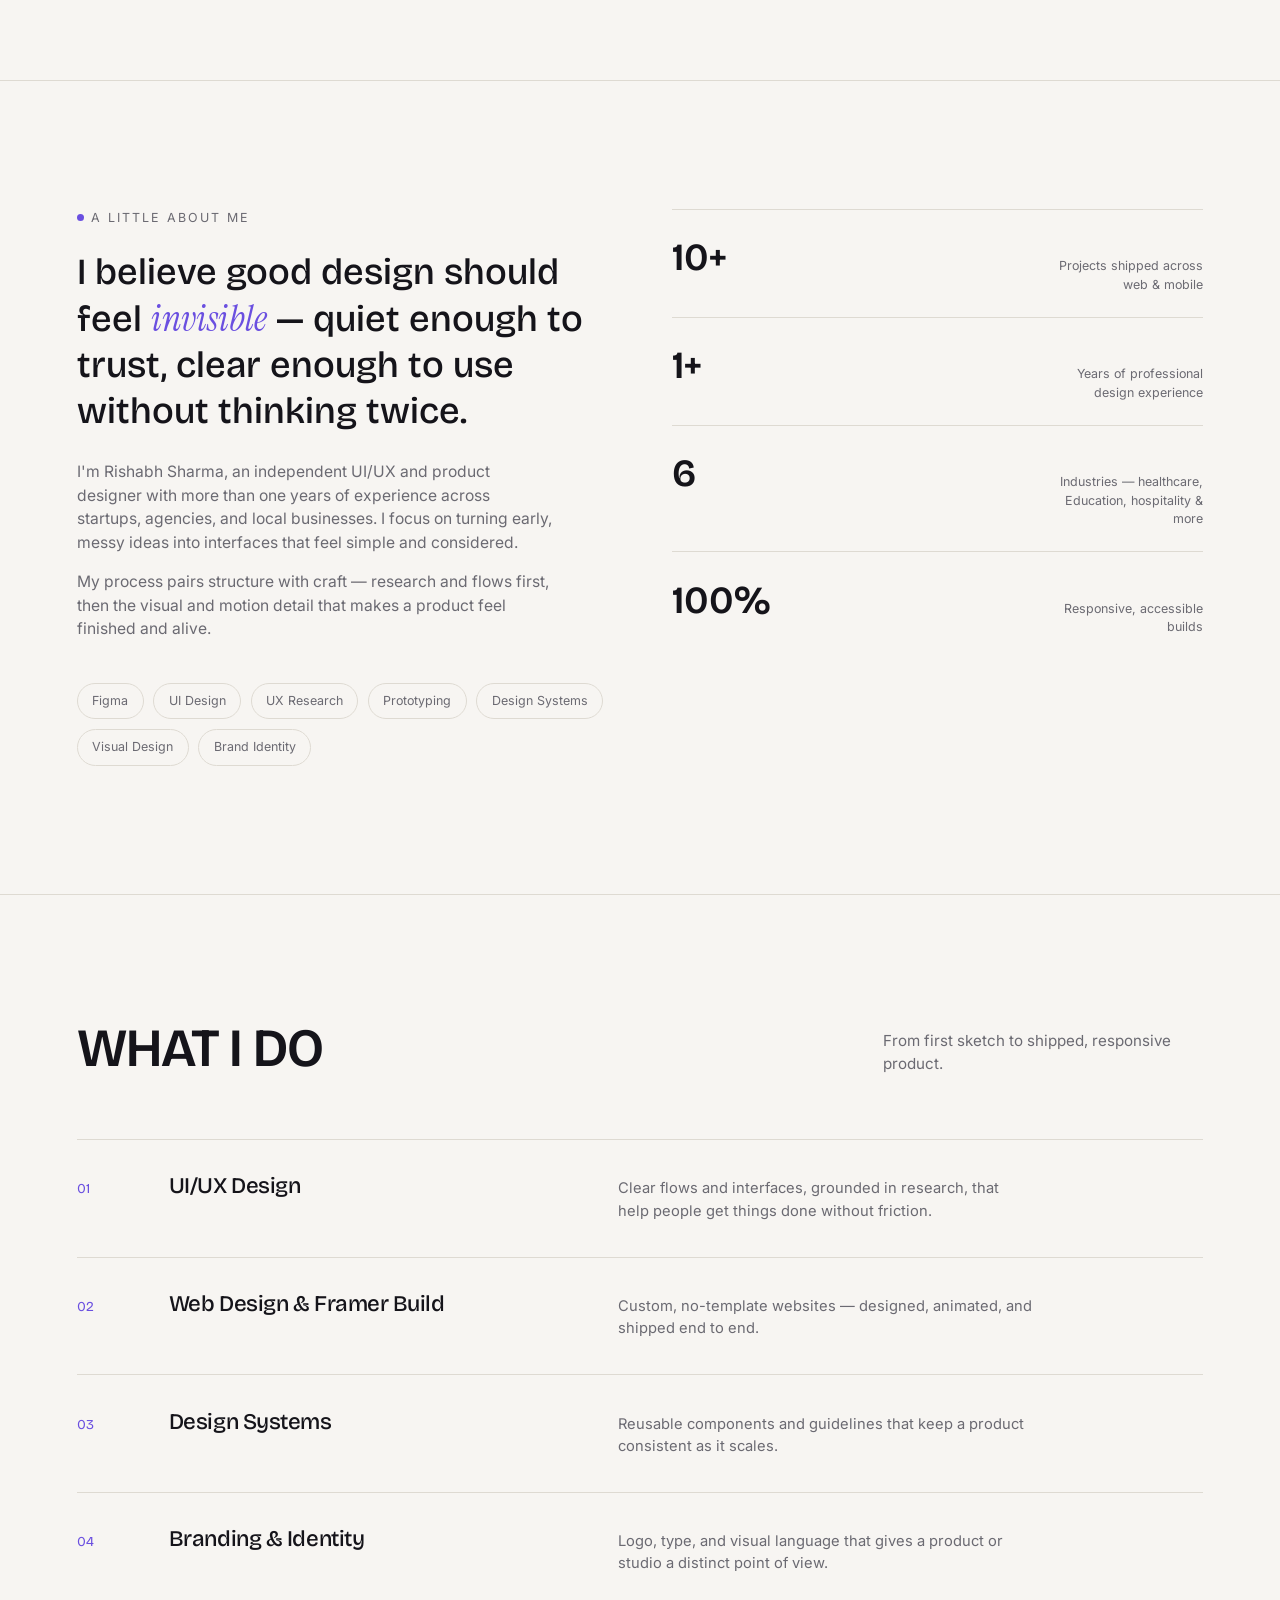
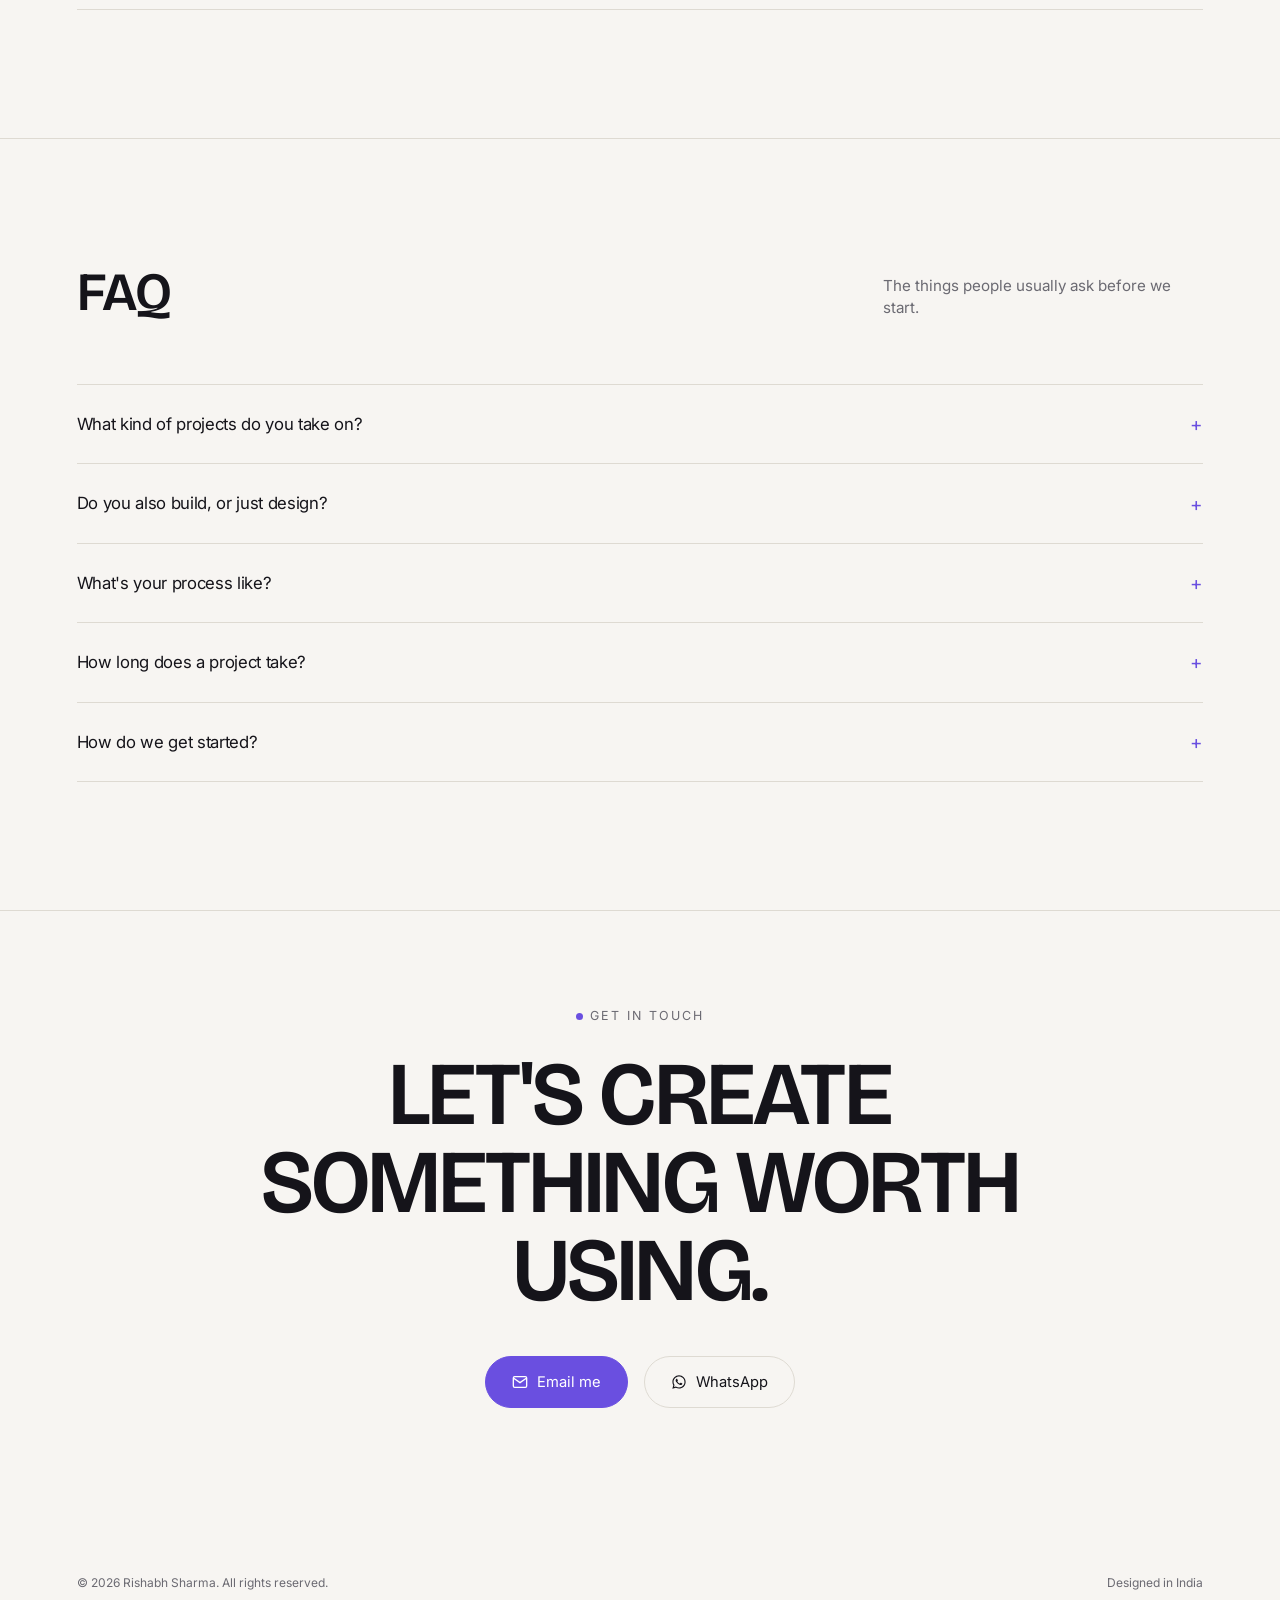
==== commit fce9f3bd: "initial commit" ====
--- a/index.html
+++ b/index.html
@@ -201,7 +201,32 @@
           <div class="work-item reveal-left">
             <div class="work-media3"></div>
             <div class="work-info">
-              <span class="idx">03 / Branding</span>
+              <span class="idx">03 / Web Design</span>
+              <h3>Shishyakulam</h3>
+              <p>
+                A student-centric educational ecosystem combining personalized mentorship, technology-enabled learning, and multiple academic pathways for NEET & JEE success.
+              </p>
+              <div class="work-tags">
+                <span>Landing Page</span><span>Web UI</span>
+              </div>
+              <a class="work-link" href="https://www.behance.net/gallery/256105987/Shishyakulam-Website-Design-UI-UX-Case-Study"
+                >View case study
+                <svg
+                  viewBox="0 0 24 24"
+                  fill="none"
+                  stroke="currentColor"
+                  stroke-width="2"
+                >
+                  <path d="M7 17L17 7M17 7H8M17 7V16" />
+                </svg>
+              </a>
+            </div>
+          </div>
+
+         <div class="work-item reveal-right">
+            <div class="work-media4"></div>
+            <div class="work-info">
+              <span class="idx">04 / Branding</span>
               <h3>Creative projects</h3>
               <p>
                 Created brand identities with custom logos, colors, and typography. 
@@ -209,7 +234,7 @@
               <div class="work-tags">
                 <span>Identity</span><span>Logos</span>
               </div>
-              <a class="work-link" href="https://www.behance.net/rishabhbhardwaj7"
+              <a class="work-link" href="#"
                 >View more
                 <svg
                   viewBox="0 0 24 24"
@@ -221,33 +246,7 @@
                 </svg>
               </a>
             </div>
-          </div>
-
-          <!-- <div class="work-item reveal-right">
-            <div class="work-media4"></div>
-            <div class="work-info">
-              <span class="idx">04 / Product Design</span>
-              <h3>Project Name Four</h3>
-              <p>
-                What the project was, who it was for, and the core problem the
-                design solved — kept short and specific.
-              </p>
-              <div class="work-tags">
-                <span>SaaS</span><span>Dashboard</span>
-              </div>
-              <a class="work-link" href="#"
-                >View case study
-                <svg
-                  viewBox="0 0 24 24"
-                  fill="none"
-                  stroke="currentColor"
-                  stroke-width="2"
-                >
-                  <path d="M7 17L17 7M17 7H8M17 7V16" />
-                </svg>
-              </a>
-            </div>
-          </div> -->
+          </div> 
         </div>
       </section>
 
--- a/style.css
+++ b/style.css
@@ -783,7 +783,7 @@
       
       .work-media3 {
         aspect-ratio: 4/3;
-        background-image: url("crpr.png");
+        background-image: url("Shishyakulam.jpg");
     background-size: cover;
 background-repeat: no-repeat;
 background-position: center;
@@ -810,7 +810,10 @@
       
       .work-media4 {
         aspect-ratio: 4/3;
-        background: linear-gradient(150deg, #1a1a20, #0d0d10);
+        background-image: url("crpr.png");
+    background-size: cover;
+background-repeat: no-repeat;
+background-position: center;
         border: 1px solid var(--line);
         border-radius: 12px;
         overflow: hidden;
@@ -821,7 +824,7 @@
         transform: scale(1.02);
       }
       .work-media4::before {
-        background-image: url("Portrait.png");
+        
         position: absolute;
         inset: 0;
         display: flex;
@@ -1114,12 +1117,13 @@
       }
       .contact-ctas a.primary {
         background: var(--accent);
-        color: #0d0d10;
+        color: #ffffff;
         border-color: var(--accent);
       }
       .contact-ctas a.primary:hover {
         transform: translateY(-2px);
         background: #cabdff;
+        border: none;
       }
       .contact-ctas a.whatsapp:hover {
         transform: translateY(-2px);
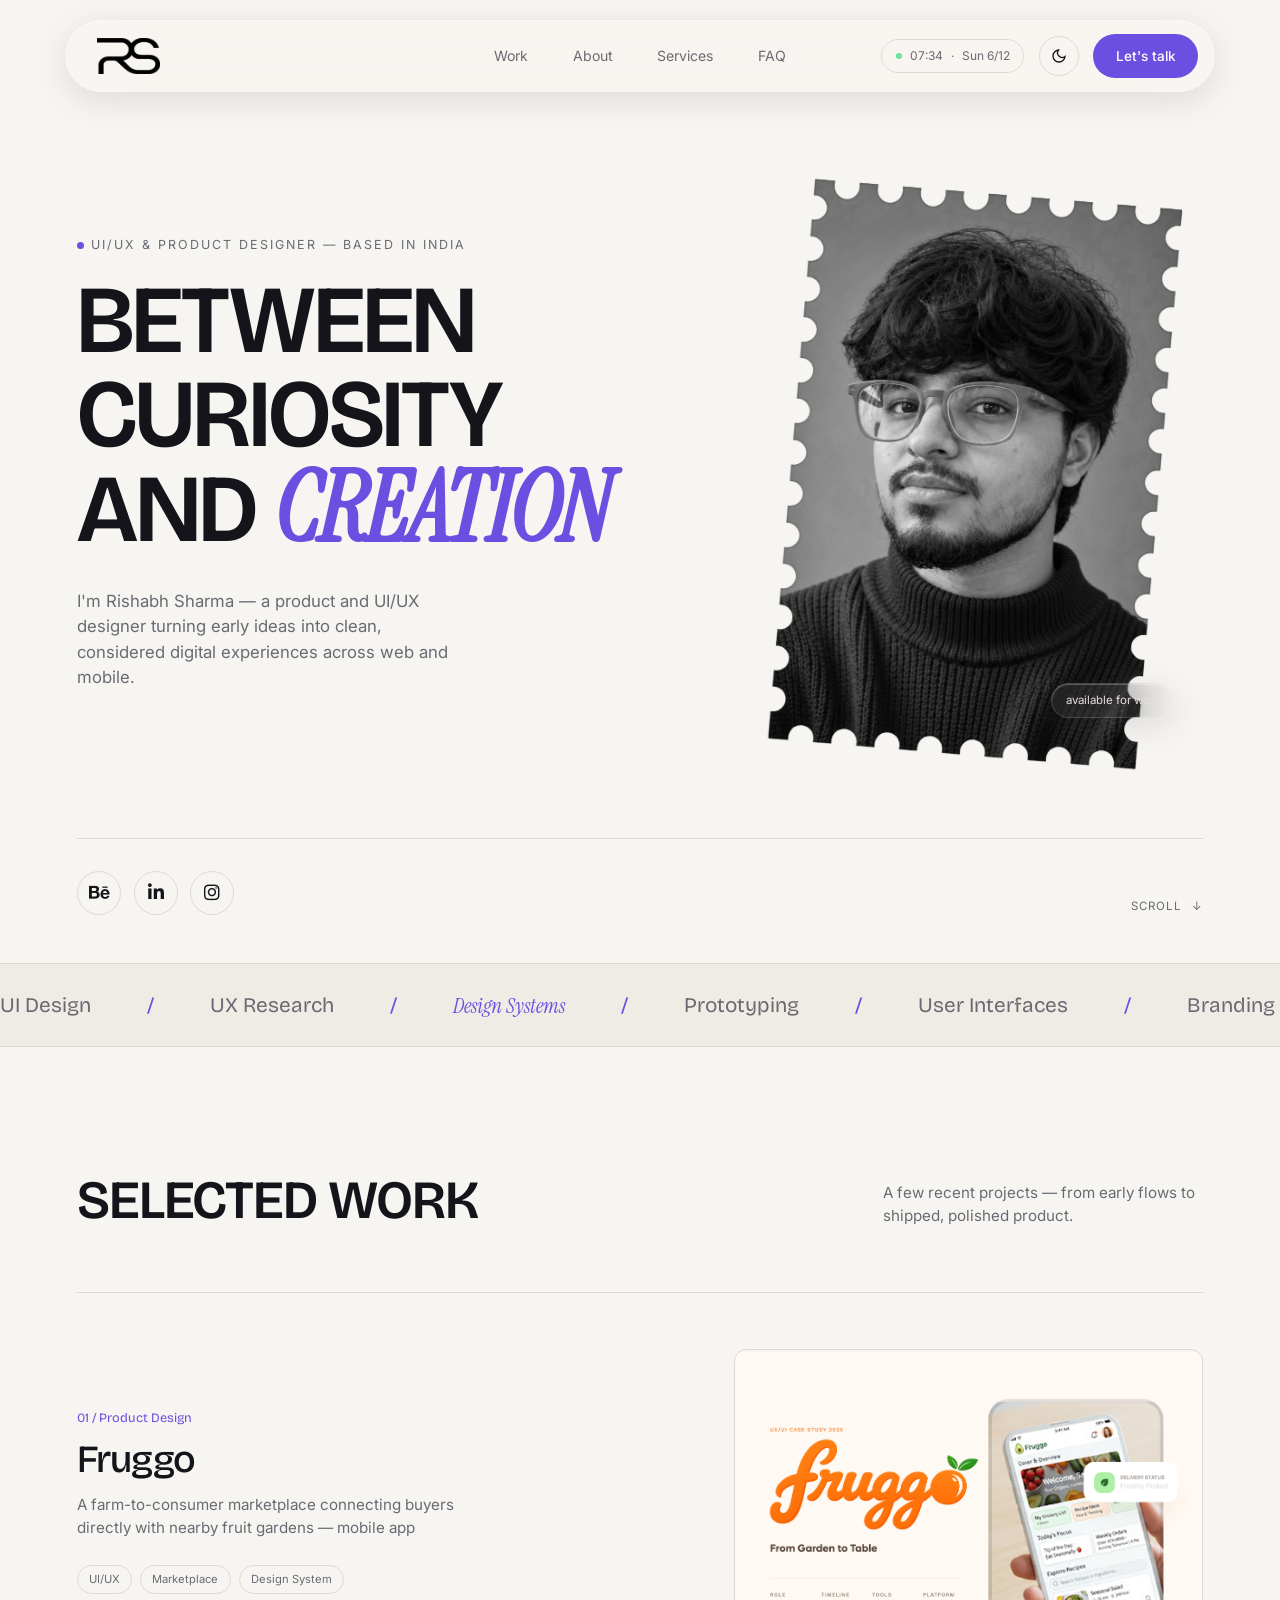
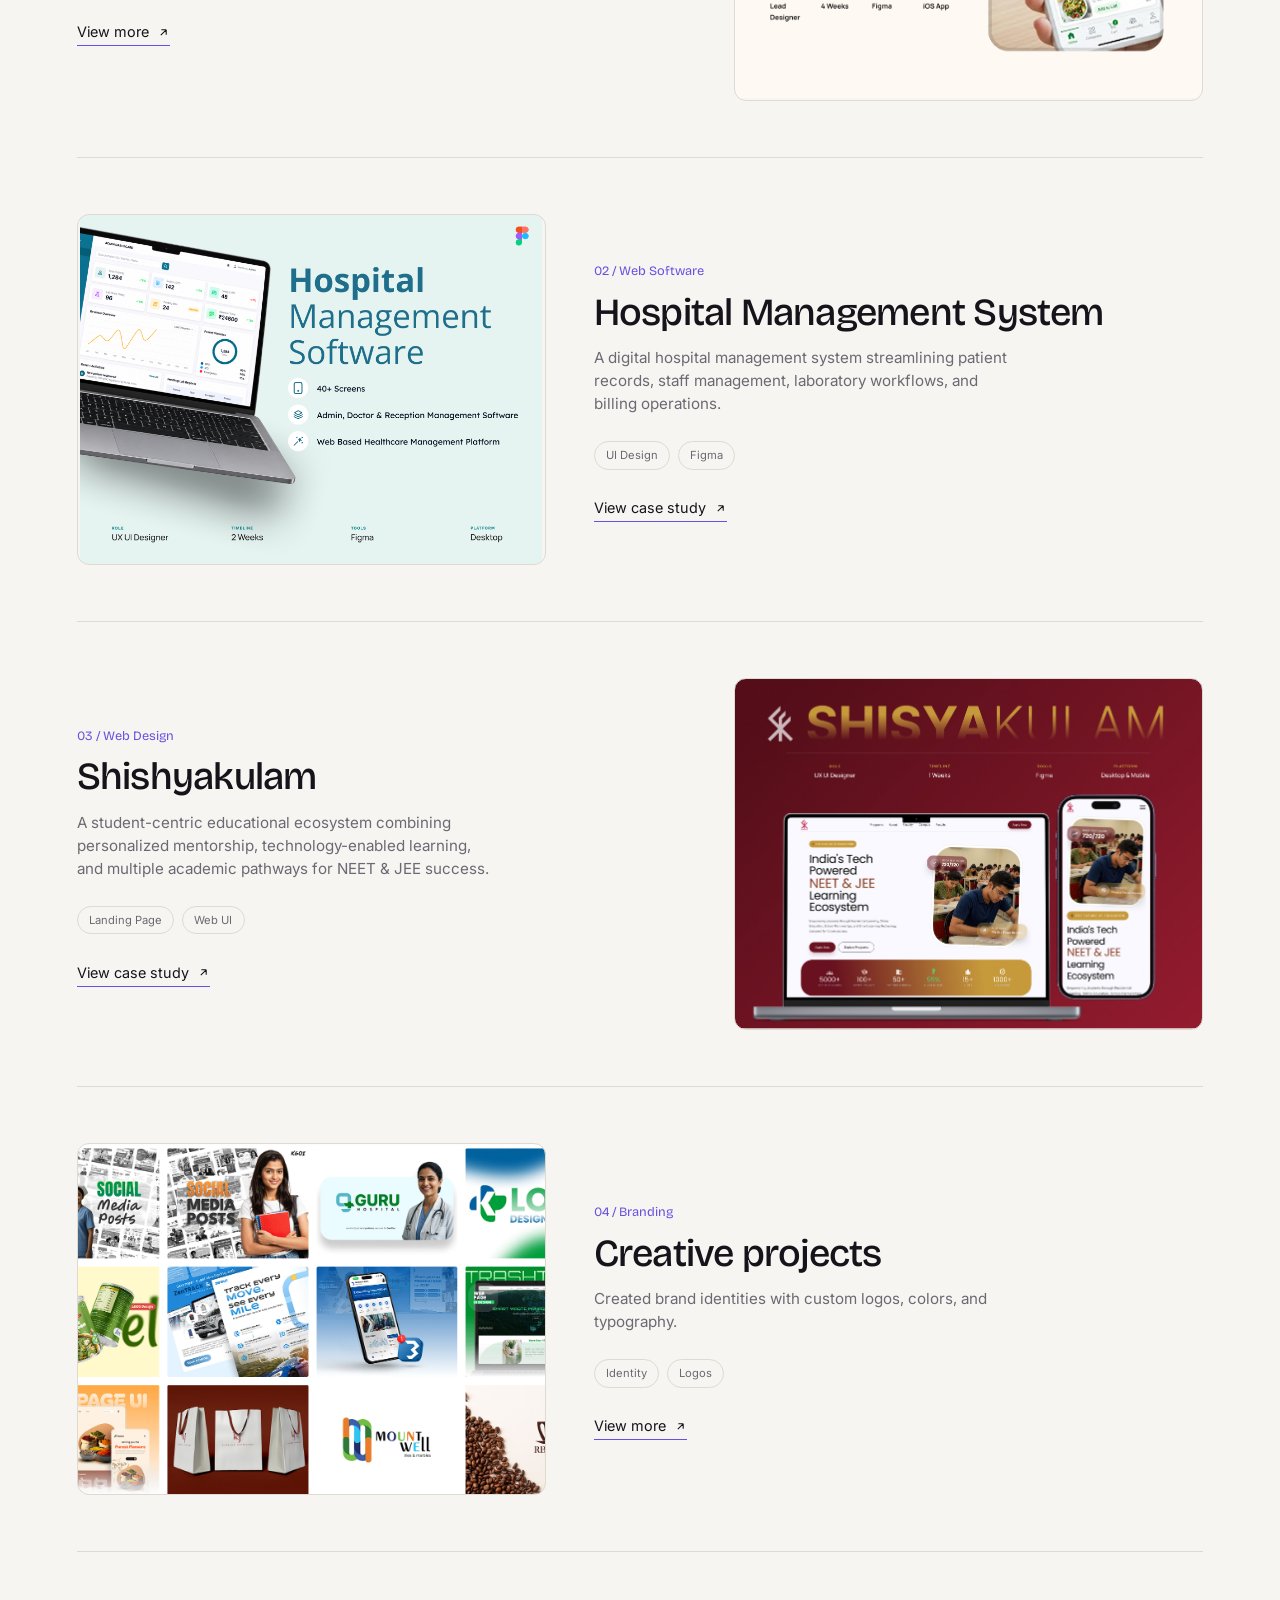
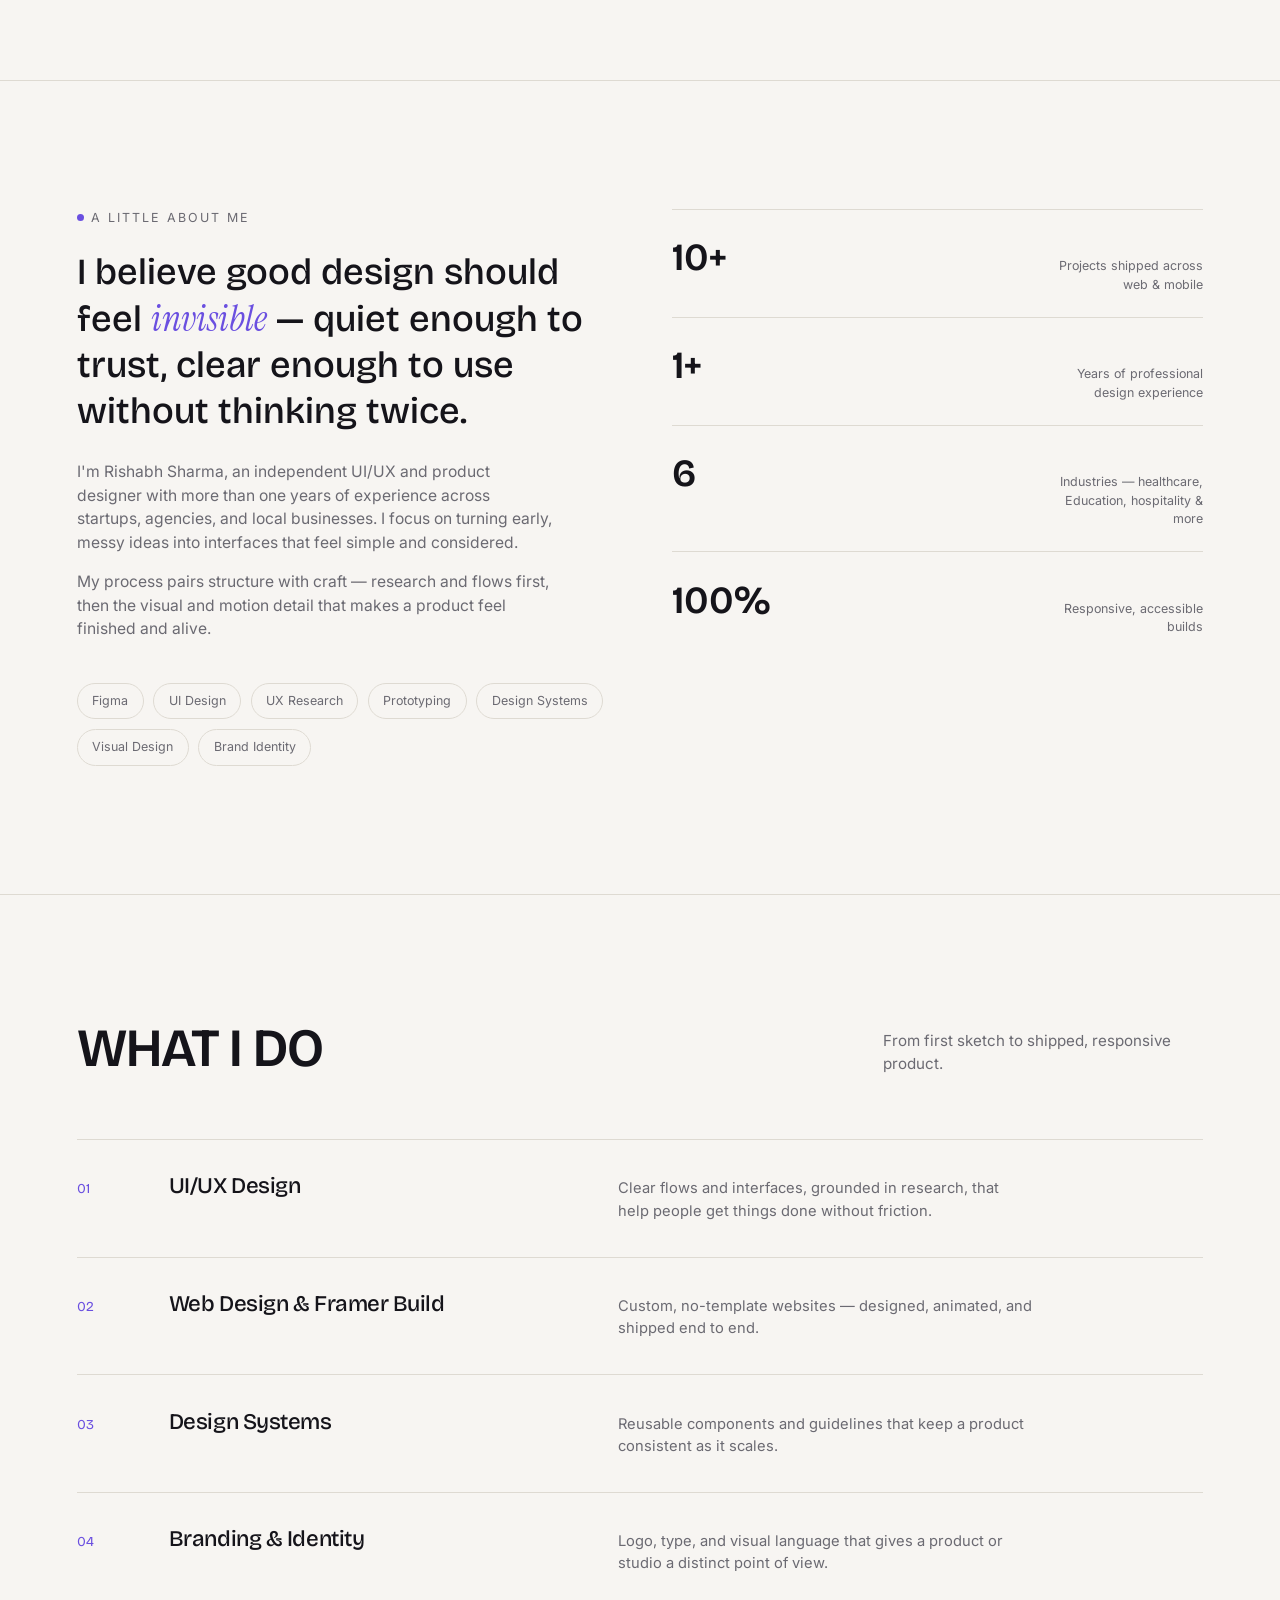
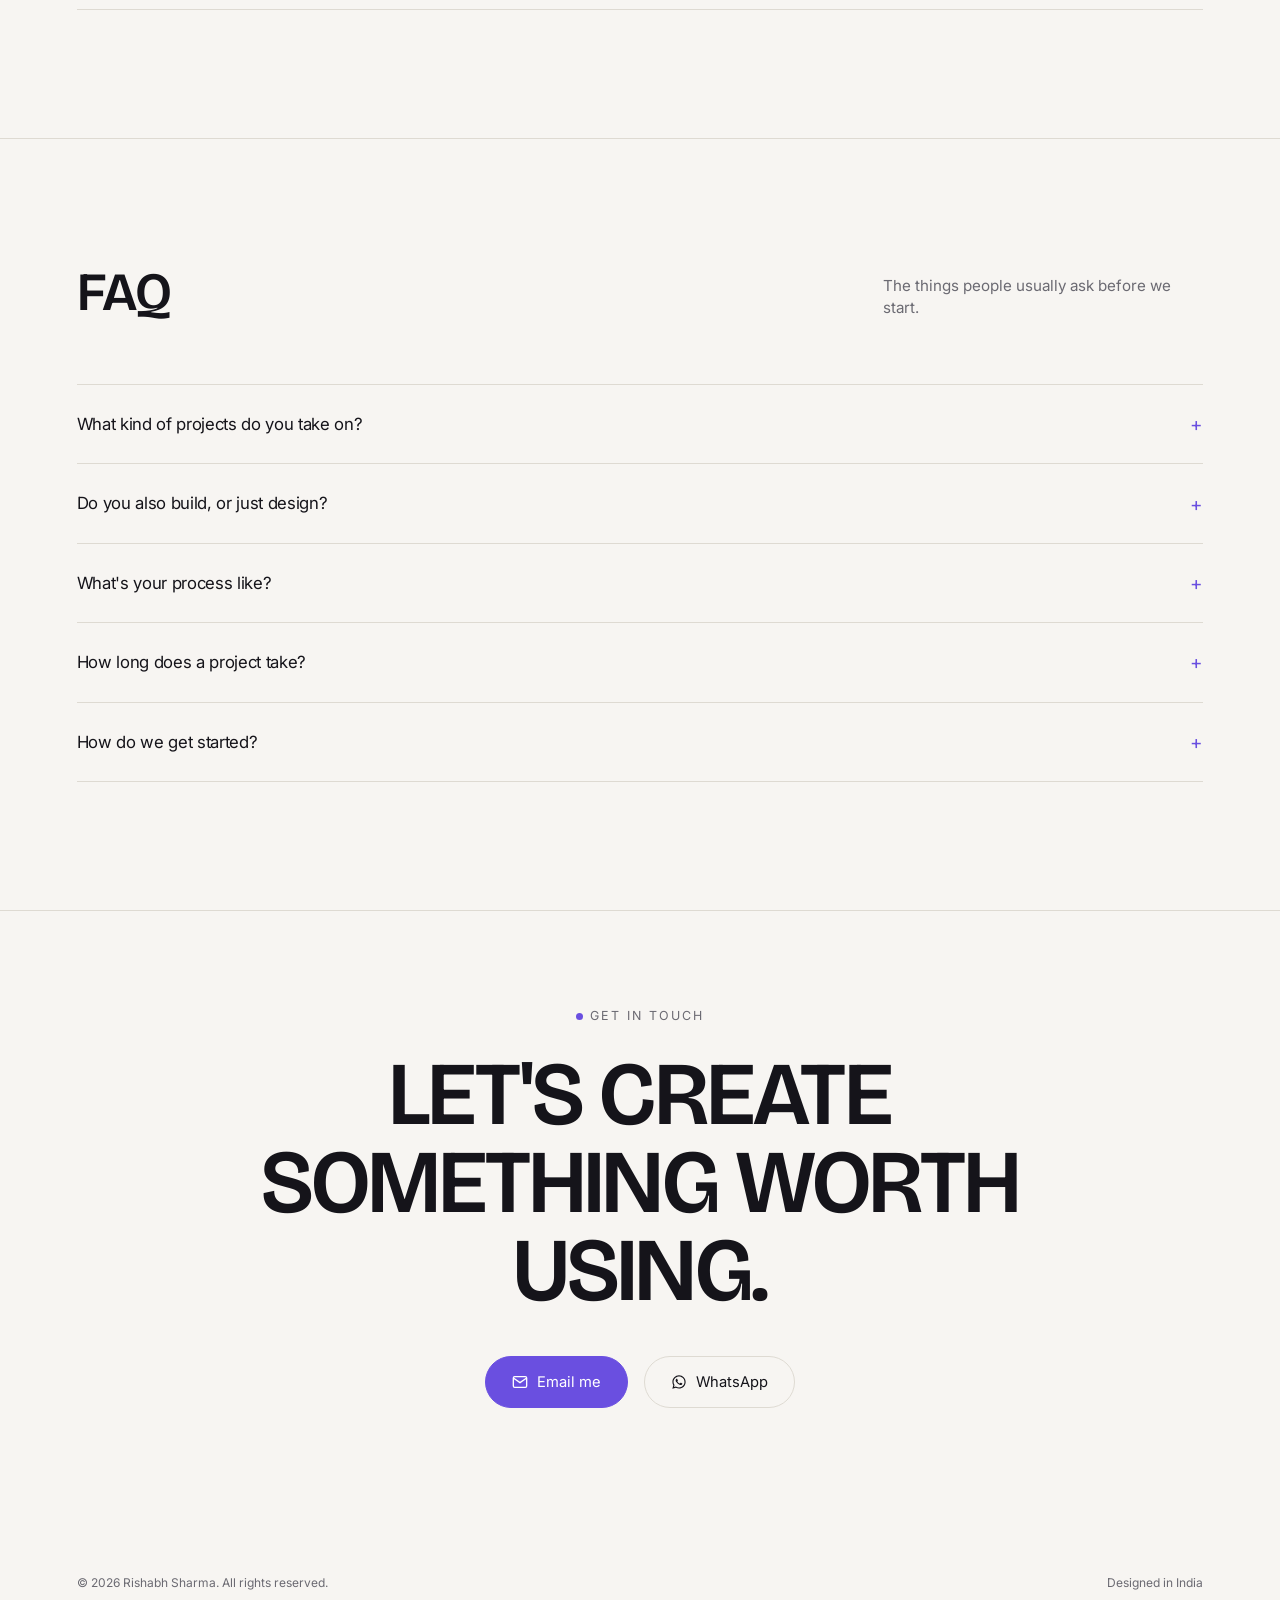
==== commit 8d73b560: "initial commit" ====
--- a/index.html
+++ b/index.html
@@ -26,7 +26,10 @@
 
     <header>
       <nav class="wrap">
-        <a href="#top" class="logo">Rishabh Sharma</a>
+        <a href="#top" class="logo">
+  <img src="RS_black.png" alt="logo" class="logo-light">
+  <img src="RS_white.png" alt="logo" class="logo-dark">
+</a>
         <div class="nav-links">
           <a href="#work">Work</a>
           <a href="#about">About</a>
@@ -65,11 +68,29 @@
               />
             </svg>
           </button>
+          <button
+  class="nav-toggle"
+  id="navToggle"
+  aria-label="Open Menu"
+>
+  <span></span>
+  <span></span>
+  <span></span>
+</button>
           <a href="#contact" class="nav-cta">Let's talk</a>
         </div>
       </nav>
     </header>
-
+<div class="mobile-menu" id="mobileMenu">
+  <a href="#work">Work</a>
+  <a href="#about">About</a>
+  <a href="#services">Services</a>
+  <a href="#faq">FAQ</a>
+
+  <a href="#contact" class="mobile-cta">
+    Let's talk
+  </a>
+</div>
     <main>
       <!-- HERO -->
       <section class="hero" id="top">
--- a/style.css
+++ b/style.css
@@ -242,17 +242,30 @@
         position: relative;
         padding: 0;
       }
-
-      /* LOGO */
-
-      .logo {
-        font-family: "Bricolage Grotesque", sans-serif;
-        font-weight: 600;
-        font-size: 1.05rem;
-
-        white-space: nowrap;
-        z-index: 2;
-      }
+/* LOGO */
+.logo {
+  display: flex;
+  align-items: center;
+  padding-left: 15px;
+}
+
+.logo-light {
+  display: block;
+  height: 36px;
+}
+
+.logo-dark {
+  display: none;
+  height: 36px;
+}
+
+html[data-theme="dark"] .logo-light {
+  display: none !important;
+}
+
+html[data-theme="dark"] .logo-dark {
+  display: block !important;
+}
 
       /* CENTER NAVIGATION */
 
@@ -408,31 +421,68 @@
         opacity: 1;
         transform: rotate(0deg) scale(1);
       }
-
-      .nav-toggle {
-        display: none;
-      }
-
+.nav-toggle {
+  display: none;
+
+  width: 40px;
+  height: 40px;
+
+  border: 1px solid var(--line);
+  border-radius: 50%;
+
+  background: transparent;
+  cursor: pointer;
+
+  align-items: center;
+  justify-content: center;
+  flex-direction: column;
+
+  gap: 4px;
+
+  color: var(--fg);
+}
+
+.nav-toggle span {
+  width: 16px;
+  height: 1.5px;
+
+  background: currentColor;
+
+  transition: 0.3s ease;
+}
+.nav-toggle.active span:nth-child(1) {
+  transform: translateY(5.5px) rotate(45deg);
+}
+
+.nav-toggle.active span:nth-child(2) {
+  opacity: 0;
+}
+
+.nav-toggle.active span:nth-child(3) {
+  transform: translateY(-5.5px) rotate(-45deg);
+}
       /* MOBILE */
 
-      @media (max-width: 900px) {
-        .nav-links {
-          display: none;
-        }
-
-        .clock-badge {
-          display: none;
-        }
-
-        .theme-toggle {
-          display: flex;
-        }
-
-        header {
-          padding: 0 16px;
-        }
-      }
-
+     @media (max-width: 900px) {
+
+  .nav-links,
+  .clock-badge,
+  .nav-cta {
+    display: none;
+  }
+
+  .nav-toggle {
+    display: flex;
+  }
+
+  .nav-right {
+    gap: 10px;
+  }
+
+  header {
+    padding: 0 16px;
+  }
+}
       /* ---------- HERO ---------- */
       .hero {
         min-height: 100vh;
@@ -1166,4 +1216,57 @@
       ::selection {
         background: var(--accent);
         color: #0d0d10;
-      }+      }
+      .mobile-menu {
+  position: fixed;
+
+  top: 105px;
+  left: 50%;
+
+  transform: translateX(-50%) translateY(-15px);
+
+  width: min(92%, 500px);
+
+  background: var(--bg);
+
+  border: 1px solid var(--line);
+  border-radius: 24px;
+
+  padding: 1rem;
+
+  display: flex;
+  flex-direction: column;
+
+  gap: 1rem;
+
+  opacity: 0;
+  visibility: hidden;
+
+  transition: all 0.3s ease;
+
+  z-index: 999;
+}
+
+.mobile-menu.active {
+  opacity: 1;
+  visibility: visible;
+
+  transform: translateX(-50%) translateY(0);
+}
+
+.mobile-menu a {
+  color: var(--fg);
+  padding: 0.7rem 0;
+}
+
+.mobile-cta {
+  text-align: center;
+
+  background: var(--accent);
+
+  color: #fff !important;
+
+  padding: 0.9rem;
+
+  border-radius: 999px;
+}
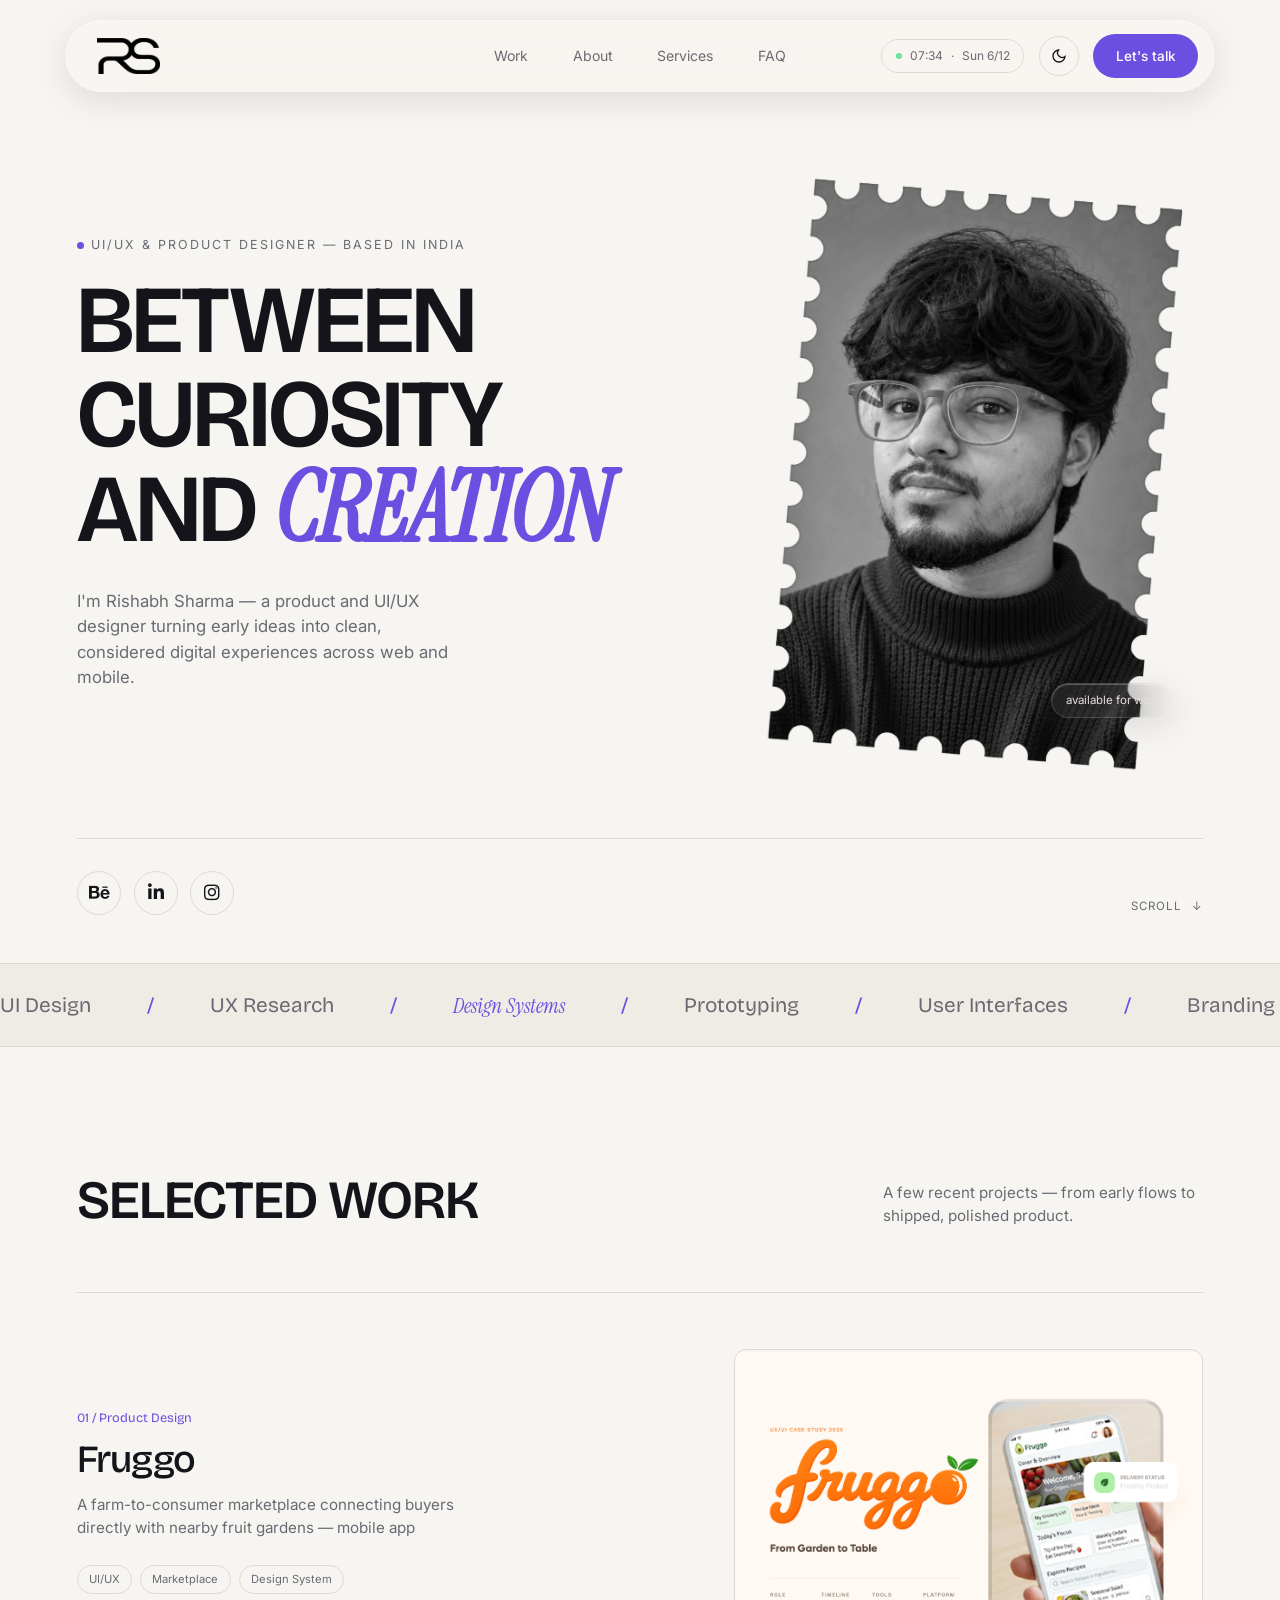
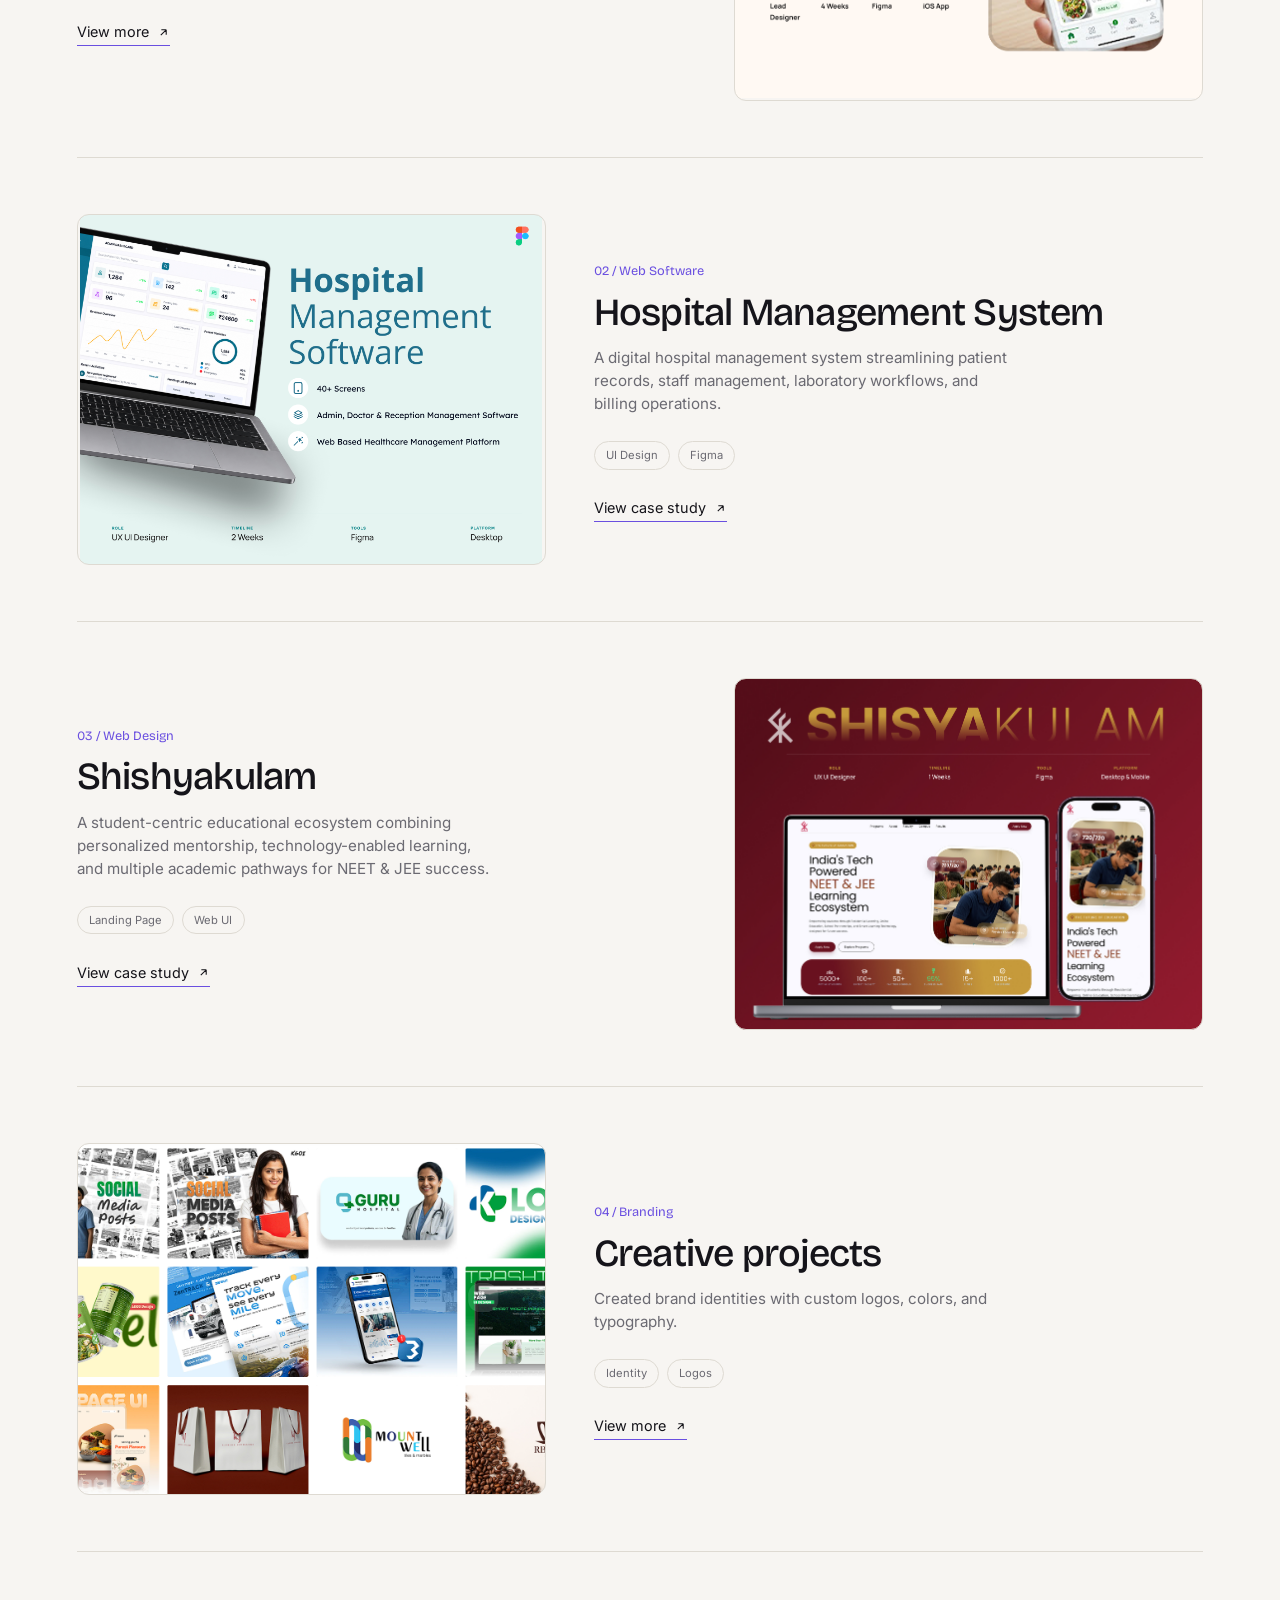
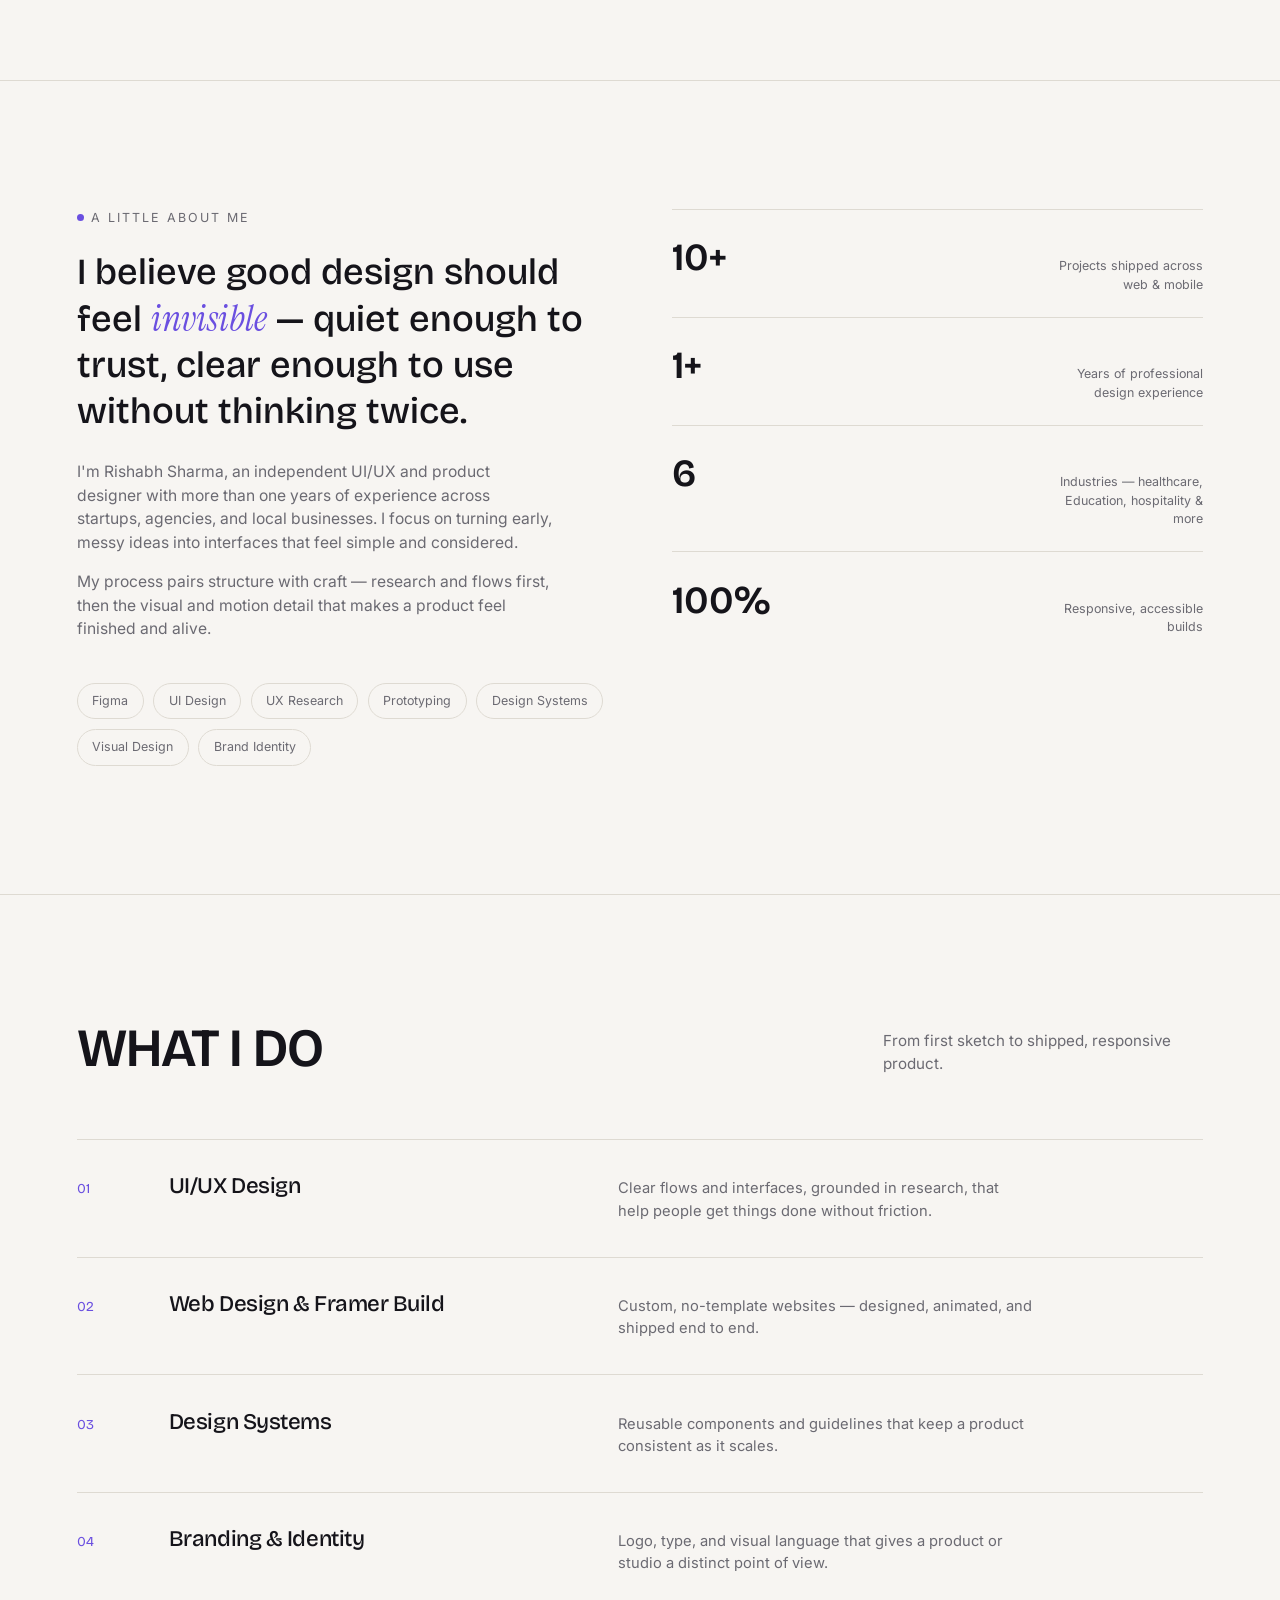
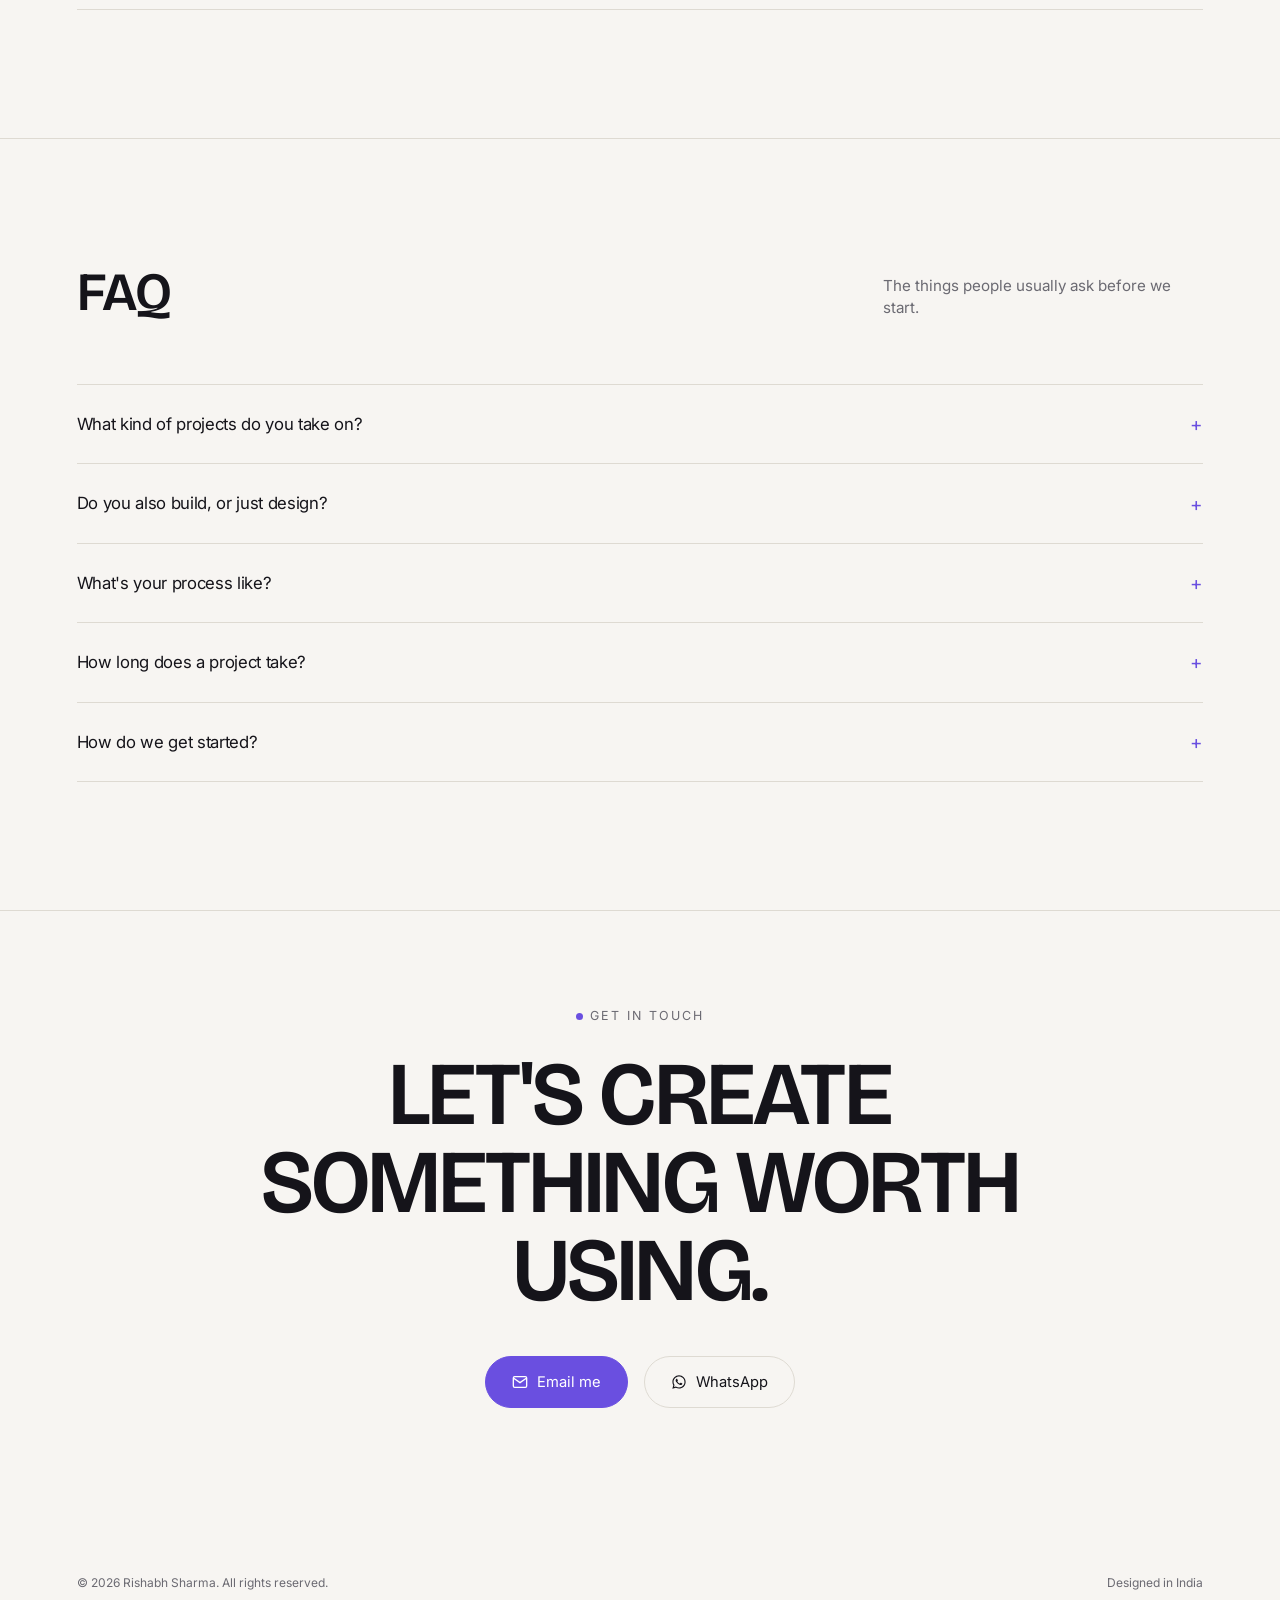
==== commit d81736f0: "initial commit" ====
--- a/index.html
+++ b/index.html
@@ -116,6 +116,7 @@
           </div>
 
           <div class="hero-bottom">
+            
             <div class="hero-socials">
 
   <a href="https://www.behance.net/rishabhbhardwaj7">
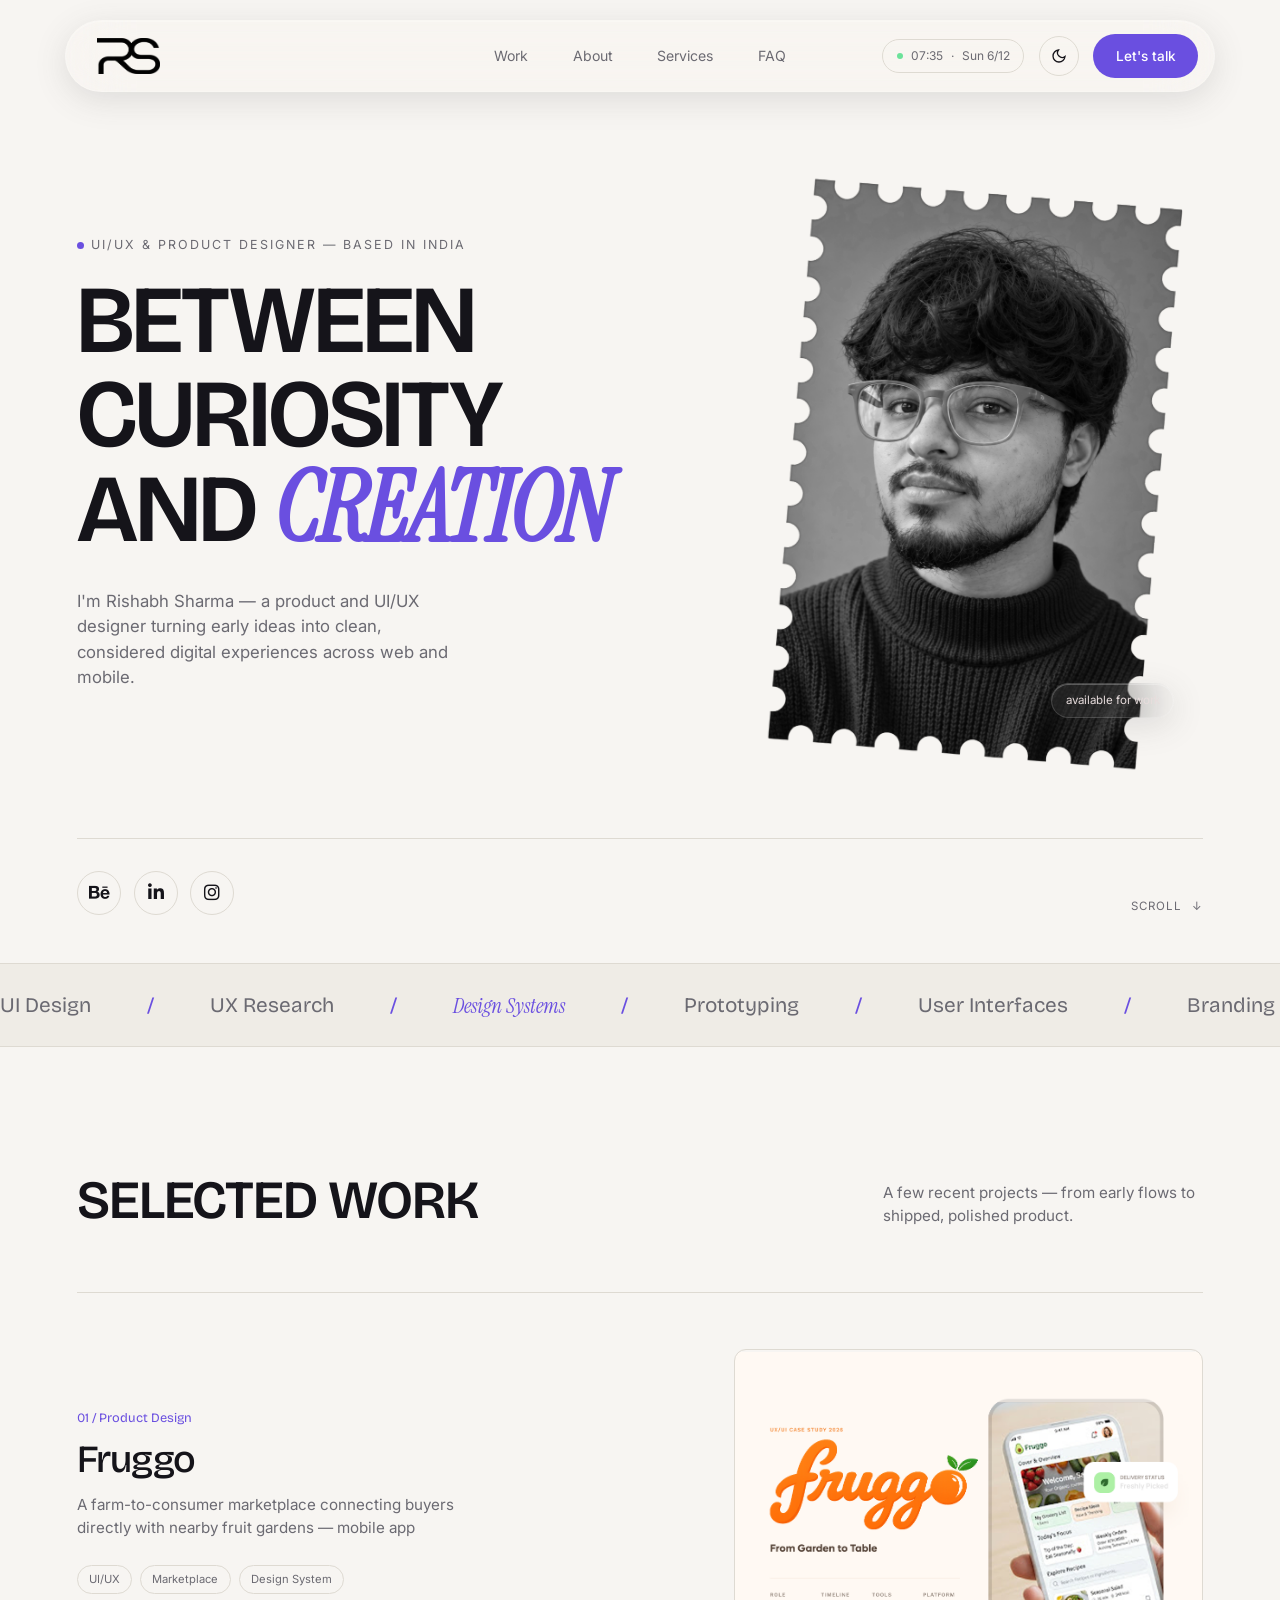
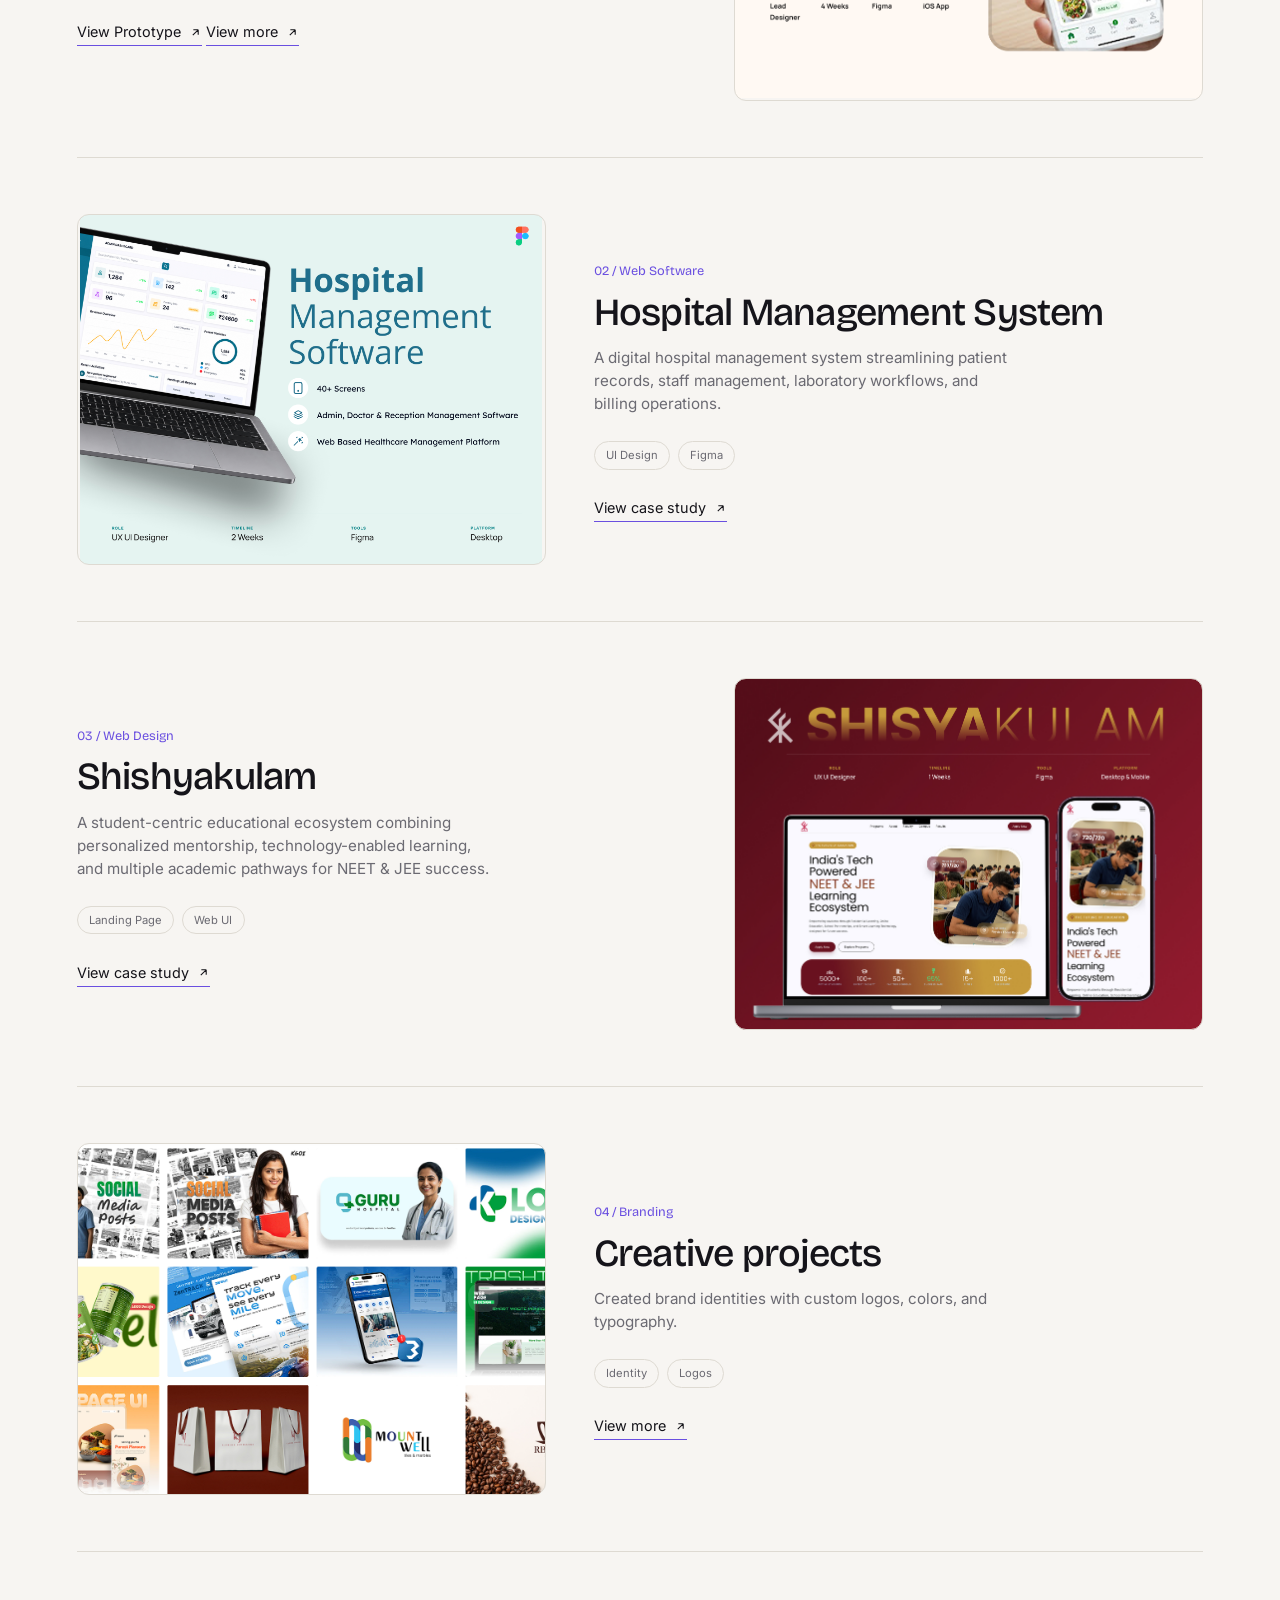
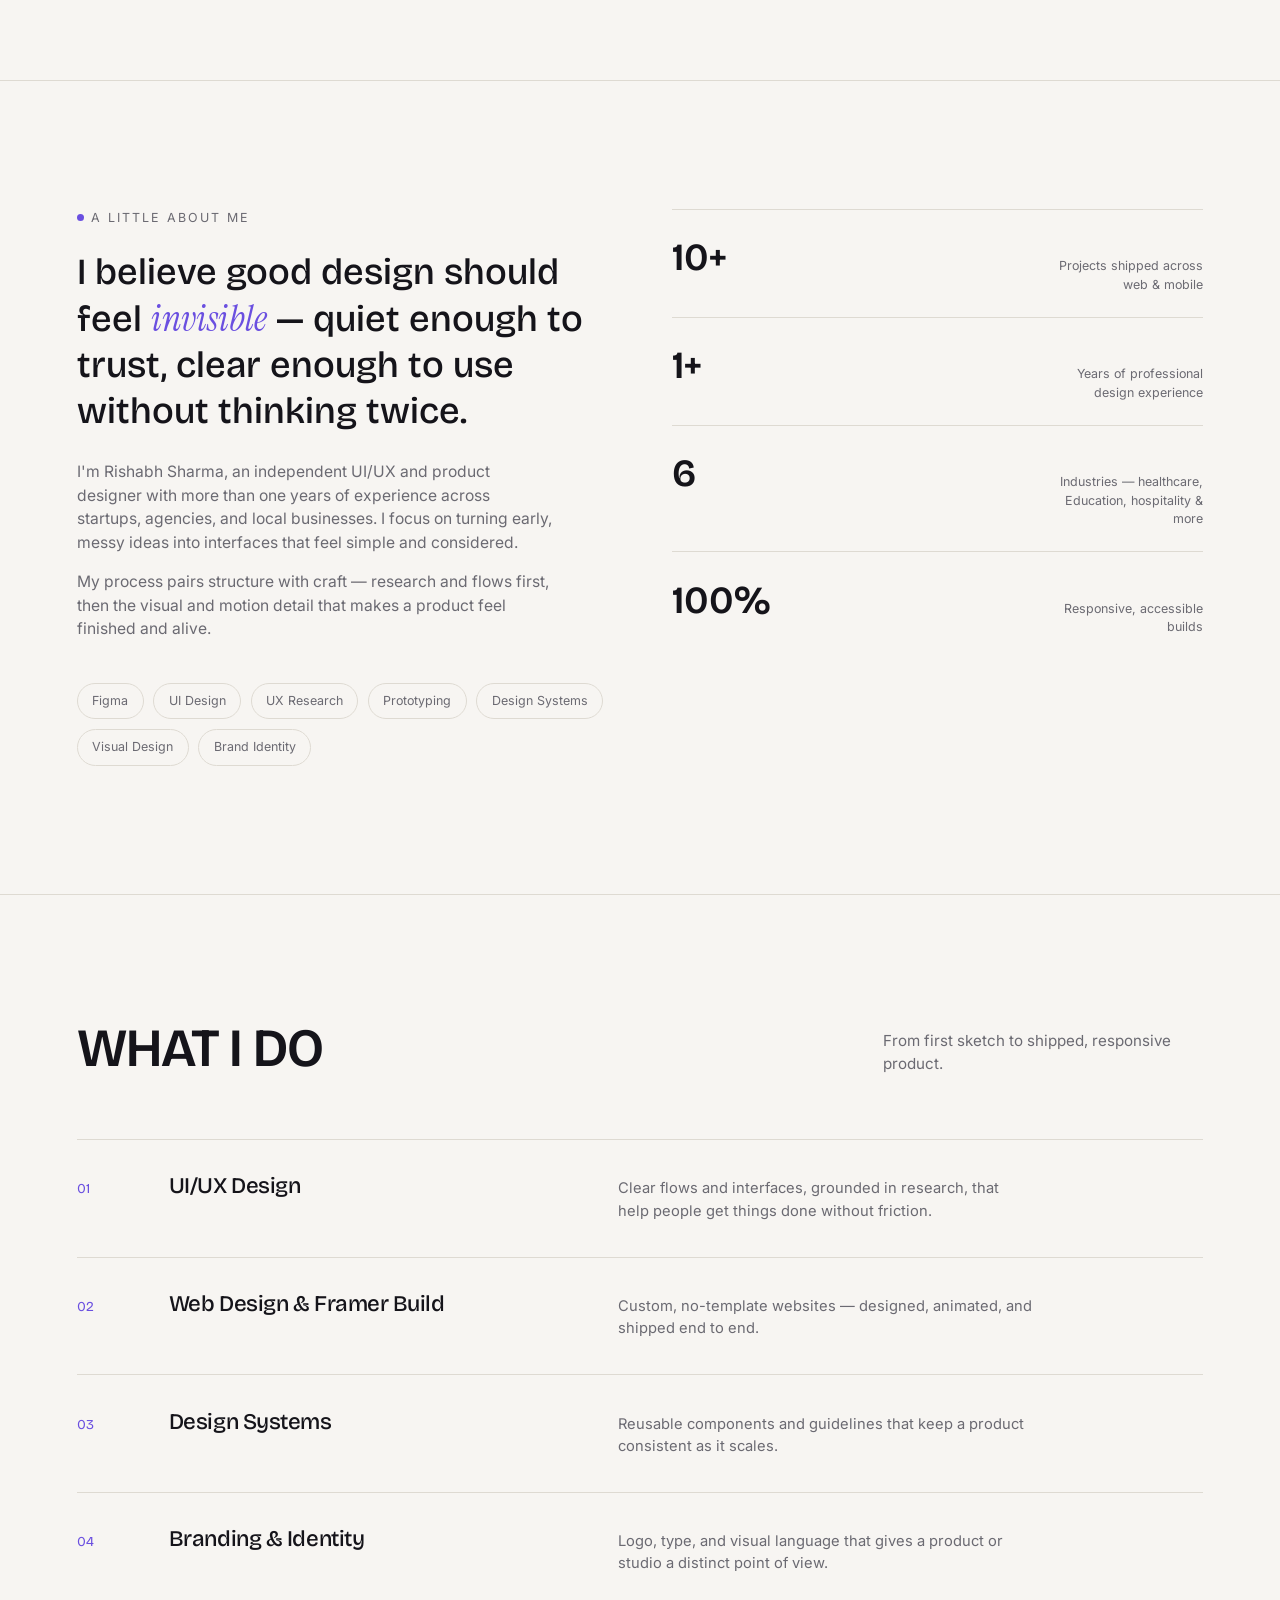
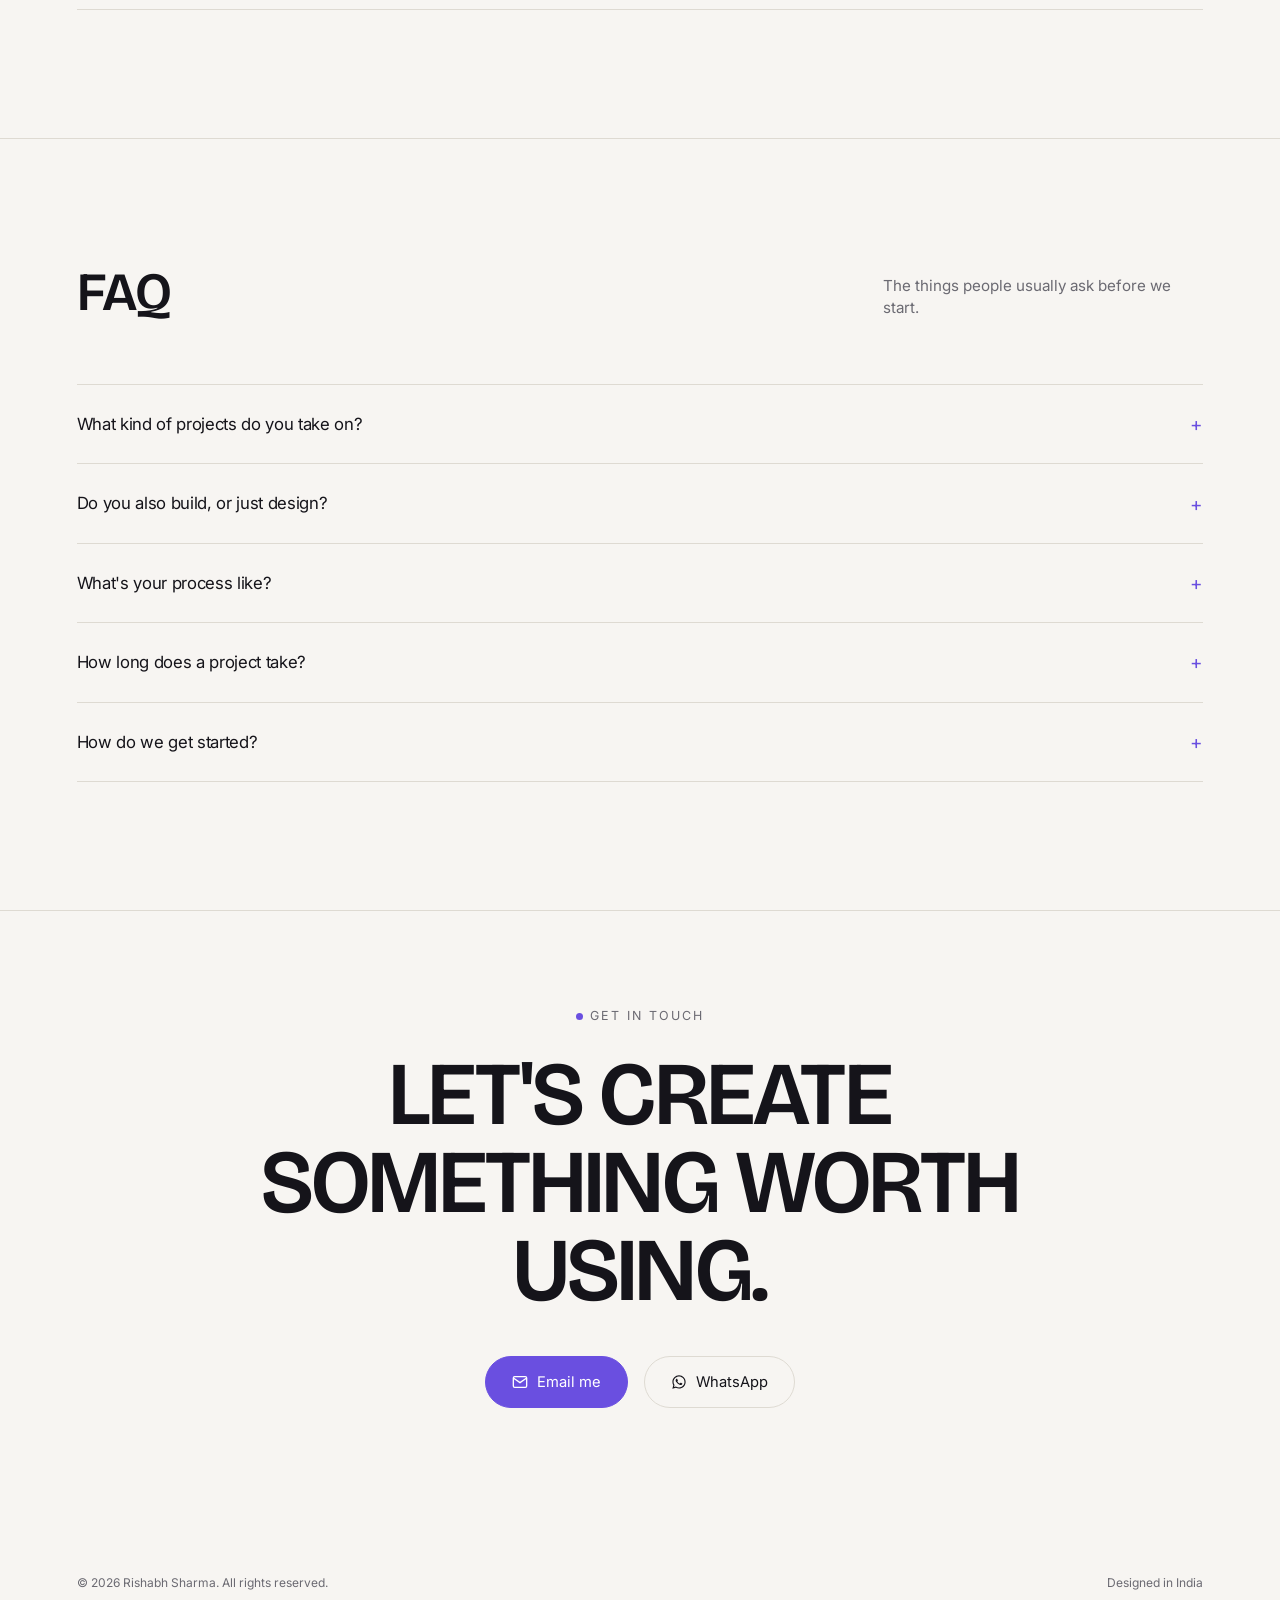
==== commit 99546563: "initial commit" ====
--- a/index.html
+++ b/index.html
@@ -181,7 +181,18 @@
                 <span>UI/UX</span><span>Marketplace</span
                 ><span>Design System</span>
               </div>
-              <a class="work-link" href="https://www.figma.com/design/lBKmf9HCR30NzqvfGy1e73/fruggo?node-id=144-39&t=Cj4uU7PwxHM1ZgoE-1"
+              <a class="work-link" href="https://www.figma.com/proto/lBKmf9HCR30NzqvfGy1e73/fruggo?page-id=144%3A39&node-id=145-30&viewport=933%2C1078%2C0.21&t=t7YJ0JTYUvkv2ctE-1&scaling=scale-down&content-scaling=fixed&starting-point-node-id=145%3A30"
+                >View Prototype
+                <svg
+                  viewBox="0 0 24 24"
+                  fill="none"
+                  stroke="currentColor"
+                  stroke-width="2"
+                >
+                  <path d="M7 17L17 7M17 7H8M17 7V16" />
+                </svg>
+              </a>
+              <a class="work-link" href="https://www.figma.com/design/lBKmf9HCR30NzqvfGy1e73/fruggo?node-id=144-39&t=Qd1WKPOySYTsjUM1-1"
                 >View more
                 <svg
                   viewBox="0 0 24 24"
@@ -256,7 +267,7 @@
               <div class="work-tags">
                 <span>Identity</span><span>Logos</span>
               </div>
-              <a class="work-link" href="#"
+              <a class="work-link" href="https://www.behance.net/rishabhbhardwaj7"
                 >View more
                 <svg
                   viewBox="0 0 24 24"
--- a/style.css
+++ b/style.css
@@ -774,6 +774,14 @@
       .work-item:nth-child(even) {
         grid-template-columns: 1.3fr 1fr;
       }
+      .work-item:nth-child(even) .work-info {
+  order: 1;
+}
+
+.work-item:nth-child(even) .work-media2,
+.work-item:nth-child(even) .work-media4 {
+  order: 2;
+}
       .work-item:nth-child(even) .work-media1 {
         order: 2;
       }
@@ -930,16 +938,37 @@
       .work-item:hover .work-link svg {
         transform: translate(3px, -3px);
       }
-
+      
       @media (max-width: 860px) {
-        .work-item,
-        .work-item:nth-child(even) {
-          grid-template-columns: 1fr;
-        }
-        .work-item:nth-child(even) .work-media {
-          order: 0;
-        }
-      }
+
+  .work-item,
+  .work-item:nth-child(even) {
+    grid-template-columns: 1fr;
+    gap: 1.8rem;
+  }
+
+  /* Always show image first */
+  .work-media1,
+  .work-media2,
+  .work-media3,
+  .work-media4 {
+    order: 1 !important;
+  }
+
+  /* Text always below image */
+  .work-info {
+    order: 2 !important;
+  }
+
+  .work-info h3 {
+    font-size: 2rem;
+  }
+
+  .work-info p {
+    max-width: 100%;
+  }
+
+}
 
       /* ---------- ABOUT ---------- */
       .about-grid {
